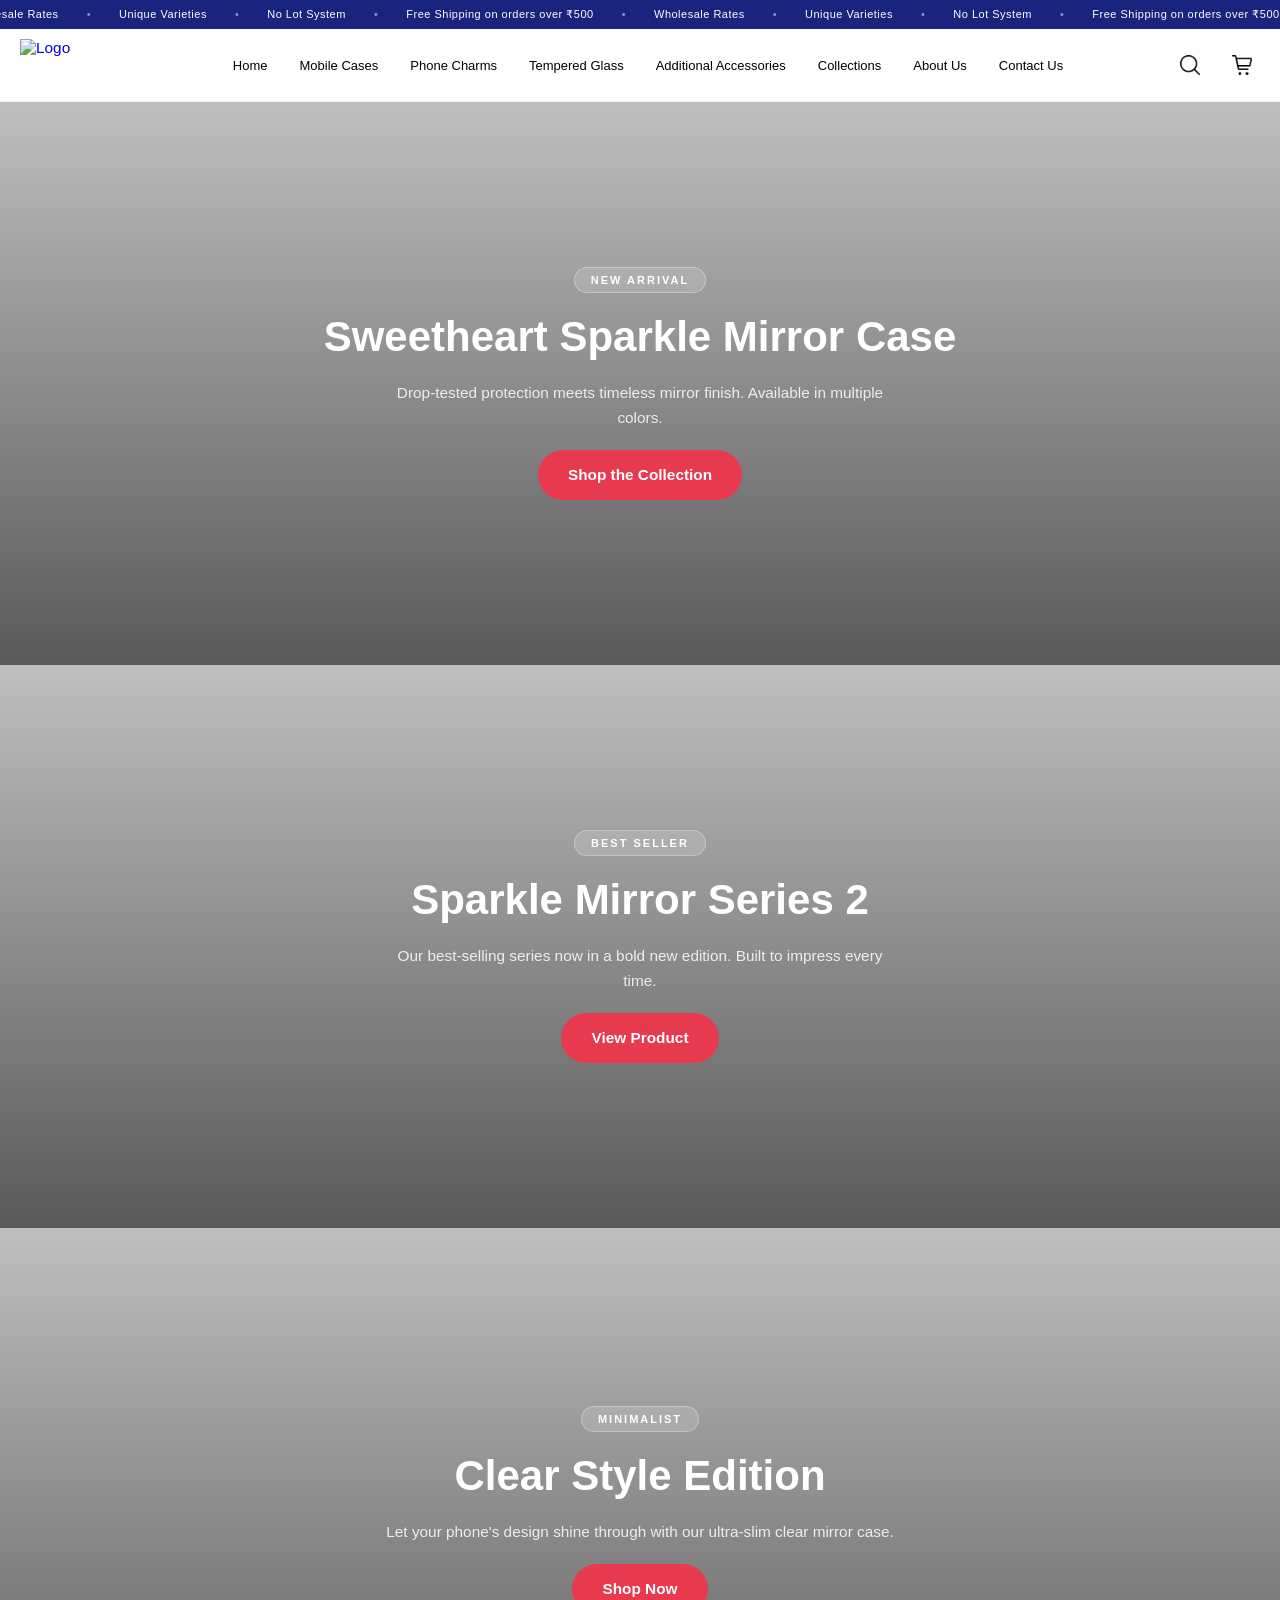
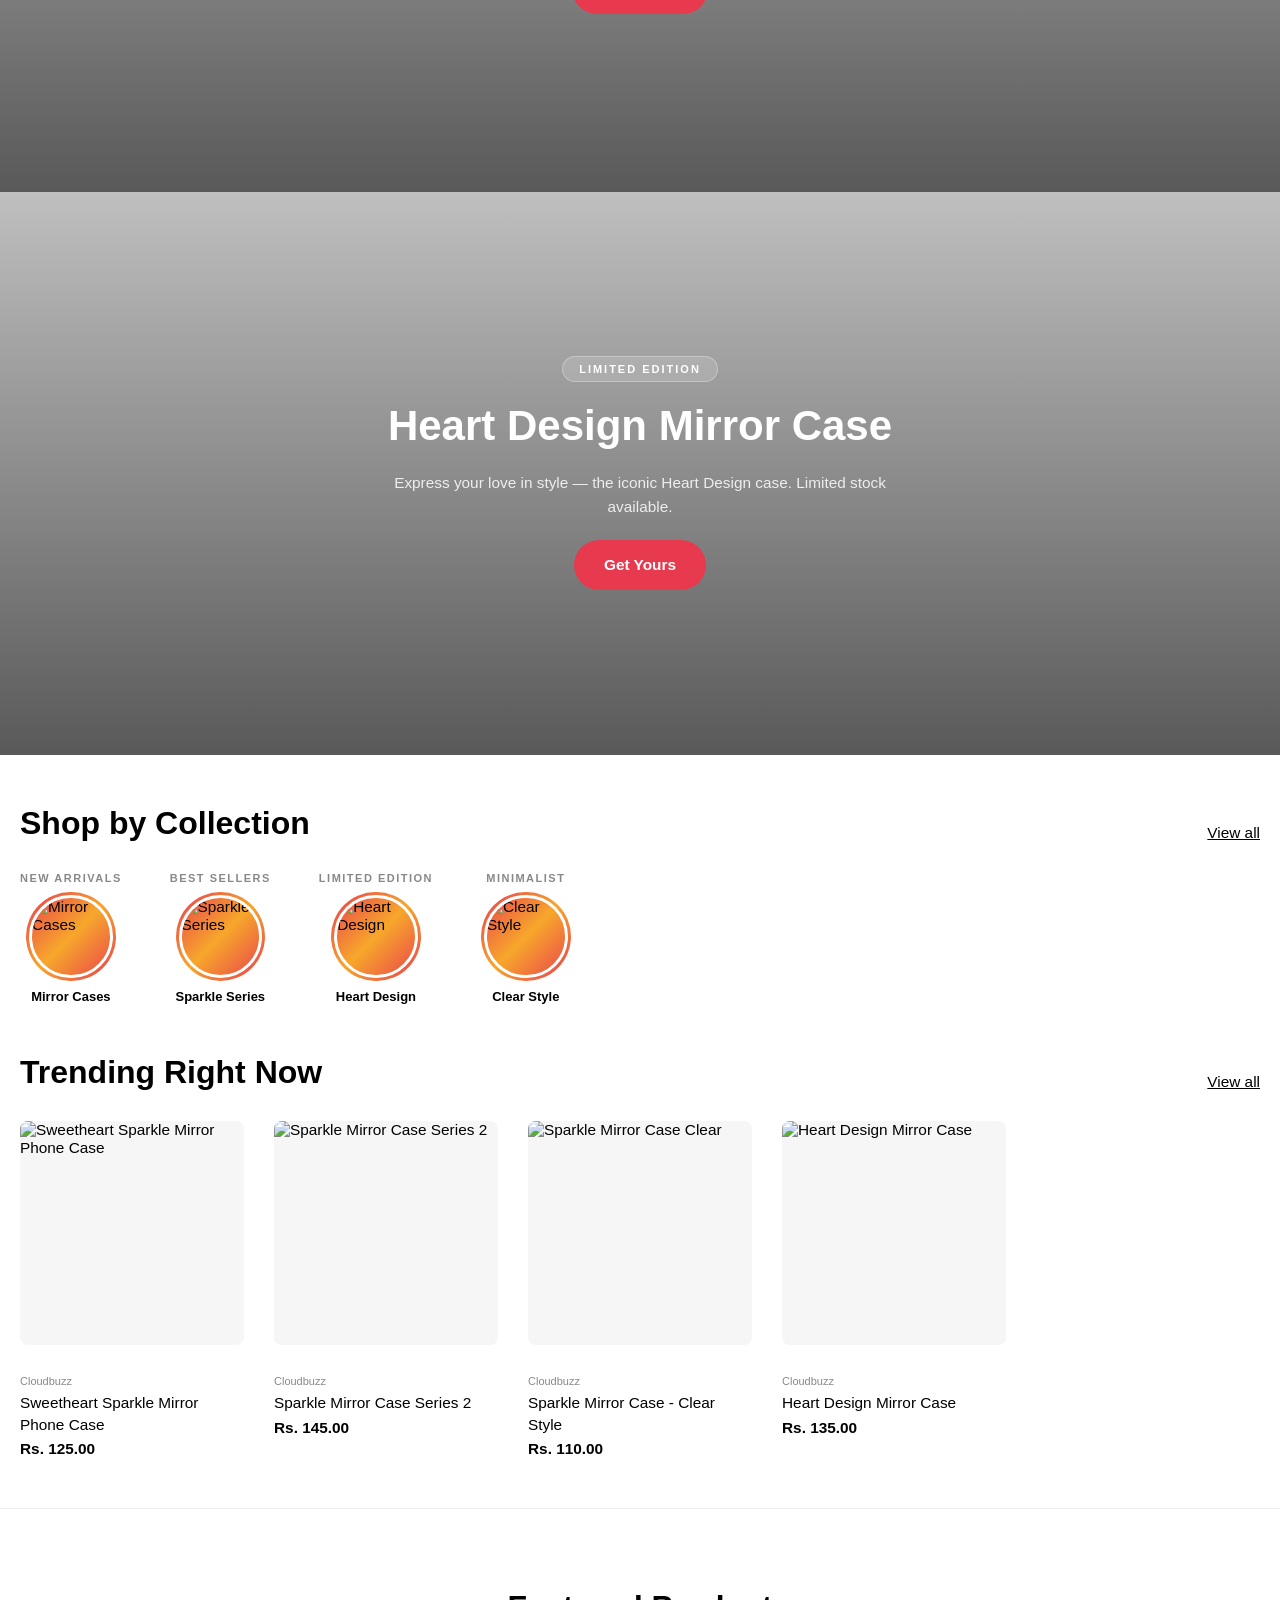
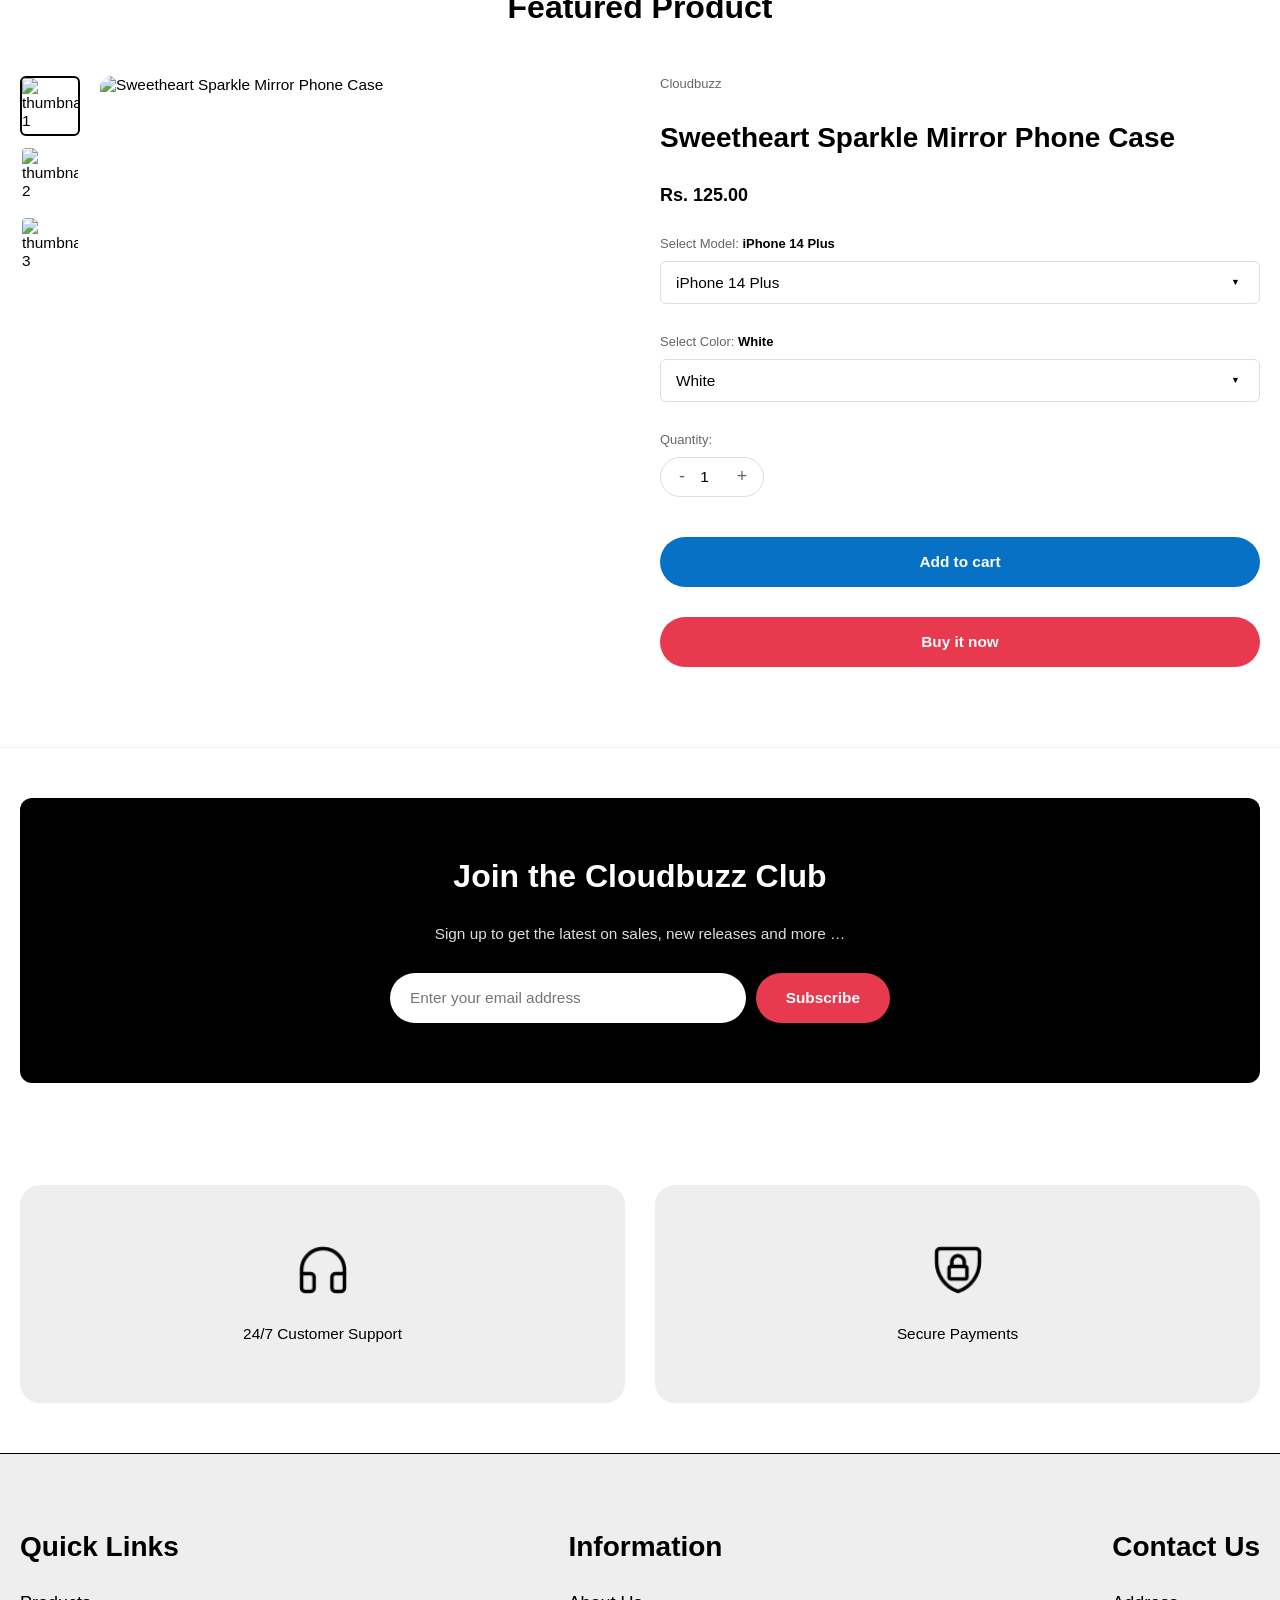
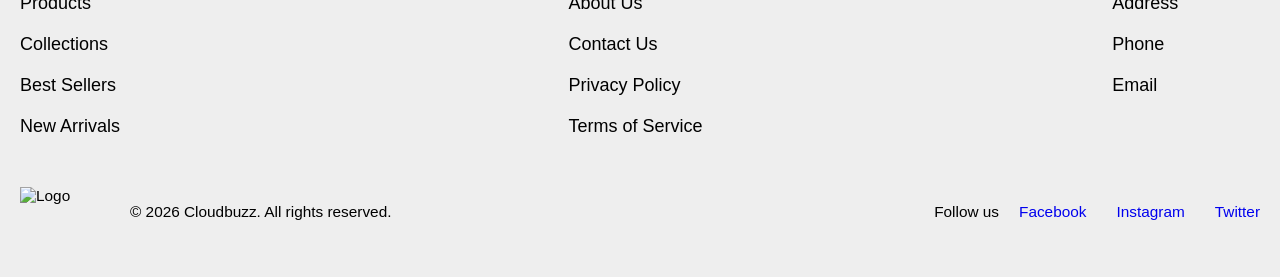
==== index.html @ a64f173a "Developed Home Page, PDP, Collection Page and Other Features" ====
<!doctype html>
<html lang="en">
  <head>
    <meta charset="UTF-8" />
    <meta name="viewport" content="width=device-width, initial-scale=1.0" />
    <title>Cloud Buzz</title>
    <link rel="stylesheet" preload href="styles/style.css" />
    <link rel="stylesheet" preload href="styles/responsive.css" />
    <!-- Horizon Slider CSS -->
    <link
      rel="stylesheet"
      href="https://cdn.jsdelivr.net/gh/mansurivilla/horizonslider/prod/css/HorizonSlider.min.css"
    />
    <!-- GSAP (required by HorizonSlider) -->
    <script src="https://cdnjs.cloudflare.com/ajax/libs/gsap/3.11.4/gsap.min.js"></script>

    <meta property="og:title" content="Cloud Buzz" />
    <meta property="og:description" content="Cloud Buzz" />
    <meta property="og:image" content="images/logo.png" />
    <meta property="og:url" content="https://cloudbuzz.com" />
    <meta property="og:type" content="website" />

    <meta name="twitter:title" content="Cloud Buzz" />
    <meta name="twitter:description" content="Cloud Buzz" />
    <meta name="twitter:image" content="images/logo.png" />
    <meta name="twitter:url" content="https://cloudbuzz.com" />
    <meta name="twitter:card" content="summary_large_image" />
    <script src="scripts/core.js" defer></script>
  </head>
  <body>
    <header class="site_header">
      <div class="header_announce">
        <div class="announce_track">
          <span>Wholesale Rates</span>
          <span class="announce_dot">•</span>
          <span>Unique Varieties</span>
          <span class="announce_dot">•</span>
          <span>No Lot System</span>
          <span class="announce_dot">•</span>
          <span>Free Shipping on orders over ₹500</span>
          <span class="announce_dot">•</span>
          <span>Wholesale Rates</span>
          <span class="announce_dot">•</span>
          <span>Unique Varieties</span>
          <span class="announce_dot">•</span>
          <span>No Lot System</span>
          <span class="announce_dot">•</span>
          <span>Free Shipping on orders over ₹500</span>
          <span class="announce_dot">•</span>
        </div>
      </div>
      <div
        class="site_container header_main site_flex align_center justify_between"
      >
        <button class="hamburger" aria-label="Menu" aria-expanded="false">
          <span></span>
          <span></span>
          <span></span>
        </button>
        <a href="/" class="header_left logo">
          <img
            src="https://cloudbuzz.in/cdn/shop/files/t97k980-9.png?v=1708241223&width=280"
            alt="Logo"
            height="200"
            width="400"
            decoding="async"
          />
        </a>
        <nav class="header_center main_navigation site_flex">
          <button class="nav_close" aria-label="Close menu">
            <svg
              width="24"
              height="24"
              viewBox="0 0 24 24"
              fill="none"
              stroke="currentColor"
              stroke-width="2"
            >
              <path d="M18 6L6 18M6 6l12 12" />
            </svg>
          </button>
          <div class="nav_overlay"></div>
          <ul class="header_navigation--items">
            <li class="header_navigation--item mobile_only">
              <button
                type="button"
                class="header_icon icon_search"
                aria-label="Open search"
              >
                <img
                  src="./assets/search-icon.png"
                  decoding="async"
                  alt="Search icon"
                  height="20"
                  width="20"
                />
              </button>
            </li>
            <li class="header_navigation--item">
              <a href="index.html">Home</a>
            </li>
            <li class="header_navigation--item">
              <a href="collections/demo-collection.html">Mobile Cases</a>
            </li>
            <li class="header_navigation--item">
              <a href="collections/demo-collection.html">Phone Charms</a>
            </li>
            <li class="header_navigation--item">
              <a href="collections/demo-collection.html">Tempered Glass</a>
            </li>
            <li class="header_navigation--item">
              <a href="collections/demo-collection.html"
                >Additional Accessories</a
              >
            </li>
            <li class="header_navigation--item">
              <a href="collections/demo-collection.html">Collections</a>
            </li>
            <li class="header_navigation--item"><a href="#">About Us</a></li>
            <li class="header_navigation--item"><a href="#">Contact Us</a></li>
          </ul>
        </nav>
        <div class="header_right">
          <button
            type="button"
            class="header_icon icon_search desktop_only"
            aria-label="Open search"
            aria-expanded="false"
          >
            <img
              src="./assets/search-icon.png"
              decoding="async"
              alt="Search icon"
              height="20"
              width="20"
            />
          </button>
          <button
            type="button"
            class="header_icon icon_cart"
            aria-label="Open cart"
            aria-expanded="false"
          >
            <img
              src="./assets/cart-icon.png"
              decoding="async"
              alt="Cart icon"
              height="20"
              width="20"
            />
          </button>
        </div>
      </div>

      <!-- Search Modal -->
      <div
        class="search_modal"
        role="dialog"
        aria-modal="true"
        aria-label="Search"
      >
        <div class="search_backdrop"></div>
        <div class="search_container">
          <div class="search_header site_flex align_center justify_between">
            <div class="search_input_wrap site_flex align_center">
              <img
                src="./assets/search-icon.png"
                alt=""
                height="20"
                width="20"
              />
              <input
                type="search"
                class="search_input"
                placeholder="Search products..."
                aria-label="Search products"
              />
            </div>
            <button
              type="button"
              class="search_close"
              aria-label="Close search"
            >
              &times;
            </button>
          </div>
          <div class="search_suggestions">
            <p class="search_suggestions--title">Most Popular</p>
            <ul class="search_suggestions--list">
              <li><a href="#" class="search_suggestion">Mirror Cases</a></li>
              <li><a href="#" class="search_suggestion">Sparkle Series</a></li>
              <li><a href="#" class="search_suggestion">Heart Design</a></li>
              <li><a href="#" class="search_suggestion">Clear Cases</a></li>
              <li><a href="#" class="search_suggestion">iPhone 14 Cases</a></li>
            </ul>
          </div>
        </div>
      </div>

      <!-- Cart Drawer -->
      <div
        class="cart_drawer"
        role="dialog"
        aria-modal="true"
        aria-label="Shopping cart"
      >
        <div class="cart_backdrop"></div>
        <div class="cart_container">
          <div class="cart_header site_flex align_center justify_between">
            <h2 class="cart_title">Your Cart</h2>
            <button type="button" class="cart_close" aria-label="Close cart">
              &times;
            </button>
          </div>
          <div class="cart_content">
            <div class="cart_empty">
              <img src="./assets/cart-icon.png" alt="" />
              <p>Your cart is empty</p>
              <a href="collections/demo-collection.html" class="btn btn_primary"
                >Start Shopping</a
              >
            </div>
          </div>
          <div class="cart_footer" style="display: none">
            <a href="#" class="btn btn_primary">Checkout</a>
          </div>
        </div>
      </div>
    </header>
    <main class="site_sections site_flex site_flex--column gap_main">
      <section class="site_section">
        <div class="horizon-slider_container hero_slider">
          <div class="horizon-slider_track">
            <div class="horizon-slide">
              <div
                class="hero_slide_inner"
                style="
                  background-image: url(&quot;https://cloudbuzz.in/cdn/shop/files/SweetheartSparkleMirrorPhoneCase_11.jpg?v=1774437484&width=1200&quot;);
                "
              >
                <div class="hero_slide_overlay"></div>
                <div
                  class="hero_slide_content site_flex site_flex--column align_center justify_center"
                >
                  <p class="hero_slide_tag">New Arrival</p>
                  <h2 class="hero_slide_title">
                    Sweetheart Sparkle Mirror Case
                  </h2>
                  <p class="hero_slide_desc">
                    Drop-tested protection meets timeless mirror finish.
                    Available in multiple colors.
                  </p>
                  <a
                    href="collections/demo-collection.html"
                    class="btn btn_primary"
                    >Shop the Collection</a
                  >
                </div>
              </div>
            </div>

            <div class="horizon-slide">
              <div
                class="hero_slide_inner"
                style="
                  background-image: url(&quot;https://cloudbuzz.in/cdn/shop/files/SweetheartSparkleMirrorPhoneCase_1.jpg?v=1774437484&width=1200&quot;);
                "
              >
                <div class="hero_slide_overlay"></div>
                <div
                  class="hero_slide_content site_flex site_flex--column align_center justify_center"
                >
                  <p class="hero_slide_tag">Best Seller</p>
                  <h2 class="hero_slide_title">Sparkle Mirror Series 2</h2>
                  <p class="hero_slide_desc">
                    Our best-selling series now in a bold new edition. Built to
                    impress every time.
                  </p>
                  <a href="products/demo-product.html" class="btn btn_primary"
                    >View Product</a
                  >
                </div>
              </div>
            </div>

            <div class="horizon-slide">
              <div
                class="hero_slide_inner"
                style="
                  background-image: url(&quot;https://cloudbuzz.in/cdn/shop/files/SweetheartSparkleMirrorPhoneCase_3.jpg?v=1774437484&width=1200&quot;);
                "
              >
                <div class="hero_slide_overlay"></div>
                <div
                  class="hero_slide_content site_flex site_flex--column align_center justify_center"
                >
                  <p class="hero_slide_tag">Minimalist</p>
                  <h2 class="hero_slide_title">Clear Style Edition</h2>
                  <p class="hero_slide_desc">
                    Let your phone's design shine through with our ultra-slim
                    clear mirror case.
                  </p>
                  <a href="products/demo-product.html" class="btn btn_primary"
                    >Shop Now</a
                  >
                </div>
              </div>
            </div>

            <div class="horizon-slide">
              <div
                class="hero_slide_inner"
                style="
                  background-image: url(&quot;https://cloudbuzz.in/cdn/shop/files/SweetheartSparkleMirrorPhoneCase_10.jpg?v=1774437484&width=1200&quot;);
                "
              >
                <div class="hero_slide_overlay"></div>
                <div
                  class="hero_slide_content site_flex site_flex--column align_center justify_center"
                >
                  <p class="hero_slide_tag">Limited Edition</p>
                  <h2 class="hero_slide_title">Heart Design Mirror Case</h2>
                  <p class="hero_slide_desc">
                    Express your love in style — the iconic Heart Design case.
                    Limited stock available.
                  </p>
                  <a href="products/demo-product.html" class="btn btn_primary"
                    >Get Yours</a
                  >
                </div>
              </div>
            </div>
          </div>
        </div>
      </section>

      <section class="site_section site_container section_collections">
        <header class="section_header site_flex justify_between align_end">
          <h2 class="section_title">Shop by Collection</h2>
          <a href="collections/demo-collection.html" class="view_all_link"
            >View all</a
          >
        </header>
        <div class="collection_circles site_flex">
          <a
            href="collections/demo-collection.html"
            class="collection_circle site_flex site_flex--column align_center"
          >
            <p class="circle_label">New Arrivals</p>
            <div class="circle_ring">
              <img
                src="https://cloudbuzz.in/cdn/shop/files/SweetheartSparkleMirrorPhoneCase_11.jpg?v=1774437484&width=400"
                alt="Mirror Cases"
                loading="lazy"
              />
            </div>
            <span class="circle_name">Mirror Cases</span>
          </a>

          <a
            href="collections/demo-collection.html"
            class="collection_circle site_flex site_flex--column align_center"
          >
            <p class="circle_label">Best Sellers</p>
            <div class="circle_ring">
              <img
                src="https://cloudbuzz.in/cdn/shop/files/SweetheartSparkleMirrorPhoneCase_1.jpg?v=1774437484&width=400"
                alt="Sparkle Series"
                loading="lazy"
              />
            </div>
            <span class="circle_name">Sparkle Series</span>
          </a>

          <a
            href="collections/demo-collection.html"
            class="collection_circle site_flex site_flex--column align_center"
          >
            <p class="circle_label">Limited Edition</p>
            <div class="circle_ring">
              <img
                src="https://cloudbuzz.in/cdn/shop/files/SweetheartSparkleMirrorPhoneCase_10.jpg?v=1774437484&width=400"
                alt="Heart Design"
                loading="lazy"
              />
            </div>
            <span class="circle_name">Heart Design</span>
          </a>

          <a
            href="collections/demo-collection.html"
            class="collection_circle site_flex site_flex--column align_center"
          >
            <p class="circle_label">Minimalist</p>
            <div class="circle_ring">
              <img
                src="https://cloudbuzz.in/cdn/shop/files/SweetheartSparkleMirrorPhoneCase_3.jpg?v=1774437484&width=400"
                alt="Clear Style"
                loading="lazy"
              />
            </div>
            <span class="circle_name">Clear Style</span>
          </a>
        </div>
      </section>

      <section class="site_section section_featured_products site_container">
        <header class="section_header site_flex justify_between align_end">
          <h2 class="section_title">Trending Right Now</h2>
          <a href="collections/demo-collection.html" class="view_all_link"
            >View all</a
          >
        </header>

        <section class="collection_grid site_grid">
          <a
            href="products/demo-product.html"
            class="product_card site_flex site_flex--column"
          >
            <figure class="product_image">
              <img
                src="https://cloudbuzz.in/cdn/shop/files/SweetheartSparkleMirrorPhoneCase_11.jpg?v=1774437484&width=500"
                alt="Sweetheart Sparkle Mirror Phone Case"
                width="500"
                height="500"
                loading="lazy"
              />
            </figure>
            <div class="product_info site_flex site_flex--column">
              <p class="product_vendor">Cloudbuzz</p>
              <h3 class="product_title">
                Sweetheart Sparkle Mirror Phone Case
              </h3>
              <p class="product_price">Rs. 125.00</p>
            </div>
          </a>

          <a
            href="products/demo-product.html"
            class="product_card site_flex site_flex--column"
          >
            <figure class="product_image">
              <img
                src="https://cloudbuzz.in/cdn/shop/files/SweetheartSparkleMirrorPhoneCase_1.jpg?v=1774437484&width=500"
                alt="Sparkle Mirror Case Series 2"
                width="500"
                height="500"
                loading="lazy"
              />
            </figure>
            <div class="product_info site_flex site_flex--column">
              <p class="product_vendor">Cloudbuzz</p>
              <h3 class="product_title">Sparkle Mirror Case Series 2</h3>
              <p class="product_price">Rs. 145.00</p>
            </div>
          </a>

          <a
            href="products/demo-product.html"
            class="product_card site_flex site_flex--column"
          >
            <figure class="product_image">
              <img
                src="https://cloudbuzz.in/cdn/shop/files/SweetheartSparkleMirrorPhoneCase_3.jpg?v=1774437484&width=500"
                alt="Sparkle Mirror Case Clear"
                width="500"
                height="500"
                loading="lazy"
              />
            </figure>
            <div class="product_info site_flex site_flex--column">
              <p class="product_vendor">Cloudbuzz</p>
              <h3 class="product_title">Sparkle Mirror Case - Clear Style</h3>
              <p class="product_price">Rs. 110.00</p>
            </div>
          </a>

          <a
            href="products/demo-product.html"
            class="product_card site_flex site_flex--column"
          >
            <figure class="product_image">
              <img
                src="https://cloudbuzz.in/cdn/shop/files/SweetheartSparkleMirrorPhoneCase_10.jpg?v=1774437484&width=500"
                alt="Heart Design Mirror Case"
                width="500"
                height="500"
                loading="lazy"
              />
            </figure>
            <div class="product_info site_flex site_flex--column">
              <p class="product_vendor">Cloudbuzz</p>
              <h3 class="product_title">Heart Design Mirror Case</h3>
              <p class="product_price">Rs. 135.00</p>
            </div>
          </a>
        </section>
      </section>

      <section class="site_section section_featured_single">
        <div class="site_container">
          <header
            class="section_header site_flex justify_between align_end"
            style="justify-content: center; margin-bottom: 50px"
          >
            <h2 class="section_title">Featured Product</h2>
          </header>

          <article class="pdp_layout site_grid">
            <figure class="pdp_gallery site_flex">
              <nav
                class="pdp_thumbnails site_flex site_flex--column"
                aria-label="Product thumbnails"
              >
                <img
                  src="https://cloudbuzz.in/cdn/shop/files/SweetheartSparkleMirrorPhoneCase_11.jpg?v=1774437484&width=500"
                  alt="thumbnail 1"
                  class="active site_flex"
                  height="50"
                  width="50"
                  loading="lazy"
                />
                <img
                  src="https://cloudbuzz.in/cdn/shop/files/SweetheartSparkleMirrorPhoneCase_1.jpg?v=1774437484&width=500"
                  alt="thumbnail 2"
                  class="site_flex"
                  height="50"
                  width="50"
                  loading="lazy"
                />
                <img
                  src="https://cloudbuzz.in/cdn/shop/files/SweetheartSparkleMirrorPhoneCase_3.jpg?v=1774437484&width=500"
                  alt="thumbnail 3"
                  class="site_flex"
                  height="50"
                  width="50"
                  loading="lazy"
                />
              </nav>
              <div class="pdp_main_image">
                <img
                  src="https://cloudbuzz.in/cdn/shop/files/SweetheartSparkleMirrorPhoneCase_10.jpg?v=1774437484&width=500"
                  alt="Sweetheart Sparkle Mirror Phone Case"
                  loading="lazy"
                  class="site_flex"
                  height="600"
                  width="600"
                />
              </div>
            </figure>

            <div class="pdp_details site_flex site_flex--column">
              <p class="pdp_vendor">Cloudbuzz</p>
              <h1 class="pdp_title">Sweetheart Sparkle Mirror Phone Case</h1>
              <p class="pdp_price">Rs. 125.00</p>

              <div class="pdp_option site_flex site_flex--column">
                <label for="model-home"
                  >Select Model: <b>iPhone 14 Plus</b></label
                >
                <div class="select_wrapper">
                  <select id="model-home" name="model" class="pdp_select">
                    <option value="iphone14plus" selected>
                      iPhone 14 Plus
                    </option>
                  </select>
                </div>
              </div>

              <div class="pdp_option site_flex site_flex--column">
                <label for="color-home">Select Color: <b>White</b></label>
                <div class="select_wrapper">
                  <select id="color-home" name="color" class="pdp_select">
                    <option value="white" selected>White</option>
                  </select>
                </div>
              </div>

              <div class="pdp_quantity site_flex site_flex--column">
                <label>Quantity:</label>
                <div class="quantity_selector site_inline_flex align_center">
                  <button
                    type="button"
                    class="qty_btn site_flex align_center justify_center"
                    aria-label="Decrease quantity"
                  >
                    -
                  </button>
                  <input
                    type="number"
                    value="1"
                    class="qty_input"
                    aria-label="Quantity"
                  />
                  <button
                    type="button"
                    class="qty_btn site_flex align_center justify_center"
                    aria-label="Increase quantity"
                  >
                    +
                  </button>
                </div>
              </div>

              <div class="pdp_actions site_grid">
                <button type="button" class="btn btn_secondary">
                  Add to cart
                </button>
                <button type="button" class="btn btn_primary">
                  Buy it now
                </button>
              </div>
            </div>
          </article>
        </div>
      </section>

      <section class="site_section section_cta site_container">
        <div class="cta_inner">
          <h2>Join the Cloudbuzz Club</h2>
          <p>Sign up to get the latest on sales, new releases and more …</p>
          <form class="cta_form site_flex justify_center">
            <input
              type="email"
              placeholder="Enter your email address"
              required
              aria-label="Email address"
            />
            <button type="submit" class="btn btn_primary">Subscribe</button>
          </form>
        </div>
      </section>
    </main>
    <footer class="site_footer site_flex gap_main site_flex--column">
      <div class="site_container user_pearks">
        <div class="user_pearks_inner site_grid grid__item--2 gap_sm">
          <div
            class="user_pearks_item site_flex site_flex--column gap_sm align_center"
          >
            <img
              src="./assets/support-icon.png"
              alt="Support Icon"
              height="50"
              width="50"
            />
            <p>24/7 Customer Support</p>
          </div>

          <div
            class="user_pearks_item site_flex site_flex--column gap_sm align_center"
          >
            <img
              src="./assets/secure-icon.png"
              alt="Secure Icon"
              height="50"
              width="50"
            />
            <p>Secure Payments</p>
          </div>
        </div>
      </div>
      <div class="footer_links site_flex site_flex--column gap_main">
        <div class="site_container site_flex footer_links-cols">
          <div
            class="footer_col site_flex gap_sm site_flex--column footer_col--quick-links"
          >
            <h4 class="footer_col_title">Quick Links</h4>
            <ul class="footer_col_items site_flex site_flex--column gap_xs">
              <li class="footer_col_item">
                <a href="#" class="footer_col_link">Products</a>
              </li>
              <li class="footer_col_item">
                <a href="#" class="footer_col_link">Collections</a>
              </li>
              <li class="footer_col_item">
                <a href="#" class="footer_col_link">Best Sellers</a>
              </li>
              <li class="footer_col_item">
                <a href="#" class="footer_col_link">New Arrivals</a>
              </li>
            </ul>
          </div>
          <div
            class="footer_col site_flex gap_sm site_flex--column footer_col--information"
          >
            <h4 class="footer_col_title">Information</h4>
            <ul class="footer_col_items site_flex site_flex--column gap_xs">
              <li class="footer_col_item">
                <a href="#" class="footer_col_link">About Us</a>
              </li>
              <li class="footer_col_item">
                <a href="#" class="footer_col_link">Contact Us</a>
              </li>
              <li class="footer_col_item">
                <a href="#" class="footer_col_link">Privacy Policy</a>
              </li>
              <li class="footer_col_item">
                <a href="#" class="footer_col_link">Terms of Service</a>
              </li>
            </ul>
          </div>
          <div
            class="footer_col site_flex gap_sm site_flex--column footer_col--contact-us"
          >
            <h4 class="footer_col_title">Contact Us</h4>
            <ul class="footer_col_items site_flex site_flex--column gap_xs">
              <li class="footer_col_item">
                <a href="#" class="footer_col_link">Address</a>
              </li>
              <li class="footer_col_item">
                <a href="tel:+923123456789" class="footer_col_link">Phone</a>
              </li>
              <li class="footer_col_item">
                <a href="mailto:[EMAIL_ADDRESS]" class="footer_col_link"
                  >Email</a
                >
              </li>
            </ul>
          </div>
        </div>
        <div class="footer_bottom">
          <div class="site_flex site_container">
            <div class="footer_bottom_left site_flex gap_sm align_center">
              <img
                src="https://cloudbuzz.in/cdn/shop/files/t97k980-9.png?v=1708241223&width=280"
                alt="Logo"
                height="50"
                width="80"
              />
              <p>&copy; 2026 Cloudbuzz. All rights reserved.</p>
            </div>
            <div class="footer_bottom_right site_flex gap_xs align_center">
              <p>Follow us</p>
              <ul class="footer_social_links site_flex gap_sm">
                <li class="footer_social_link">
                  <a href="#" class="footer_social_link">Facebook</a>
                </li>
                <li class="footer_social_link">
                  <a href="#" class="footer_social_link">Instagram</a>
                </li>
                <li class="footer_social_link">
                  <a href="#" class="footer_social_link">Twitter</a>
                </li>
              </ul>
            </div>
          </div>
        </div>
      </div>
    </footer>
    <script src="https://cdn.jsdelivr.net/gh/mansurivilla/horizonslider/prod/js/HorizonSlider.min.js"></script>
    <script>
      horizonSlider({
        ".hero_slider": {
          loop: true,
          nav: true,
          showTracker: false,
          drag: true,
          autoplay: {
            delay: 5000,
            pauseOnHover: true,
          },
          responsive: {
            0: { items: 1 },
            768: { items: 1 },
            1024: { items: 1 },
          },
        },
      });
    </script>
  </body>
</html>
---- styles/style.css ----
:root {
  /* Colors */
  --color-primary: #000;
  --color-secondary: #fff;
  --color-accent: #007bff;

  --color-text: #000;
  --color-text-light: #666;
  --color-text-lighter: #888;
  --color-text-ghost: #b1b1b1;
  --color-text-muted: #444;
  --color-text-desc: #555;

  --color-bg-light: #f6f6f6;
  --color-bg-dark: #f7f7f7;
  --color-border: #ddd;
  --color-border-light: #eee;
  --color-border-lighter: #ebebeb;

  --color-success: #13a35b;
  --color-shipping-bg: #f2f8ff;
  --color-shipping-text: #0b68bc;
  --color-cod-bg: #f2f9fa;
  --color-cod-text: #0d83a1;

  --color-btn-primary: #e83a4f;
  --color-btn-secondary: #0771c5;

  /* Structure */
  --container-width: 1700px;
  --container-padding: clamp(15px, 2vw, 20px);
  --font-family: "Poppins", sans-serif;

  /* Radii */
  --radius-sm: 6px;
  --radius-md: 8px;
  --radius-lg: 12px;
  --radius-xl: 20px;
  --radius-full: 30px;

  /* Spacing */
  --gap-main: clamp(30px, 5vw, 50px);
  --gap-md: clamp(20px, 4vw, 40px);
  --gap-sm: clamp(15px, 3vw, 30px);
  --gap-xs: clamp(10px, 2vw, 20px);
  --gap-min: clamp(6px, 1vw, 10px);

  /* Padding Utilities */
  --pad-section: clamp(40px, 8vw, 80px) 0;
  --pad-box: clamp(15px, 2vw, 20px);
  --pad-btn: clamp(12px, 1.5vw, 16px) clamp(20px, 3vw, 30px);
  --pad-hero: clamp(40px, 6vw, 80px) clamp(20px, 4vw, 40px);
  --pad-cta: clamp(40px, 5vw, 60px) clamp(20px, 4vw, 40px);

  /* Typography Clamps */
  --text-h1: clamp(28px, 4vw, 42px);
  --text-h2: clamp(24px, 3vw, 32px);
  --text-h3: clamp(20px, 2.5vw, 28px);
  --text-lg: clamp(15px, 1.5vw, 18px);
  --text-md: clamp(14px, 1.2vw, 16px);
  --text-sm: clamp(13px, 1vw, 14px);
  --text-xs: clamp(11px, 0.8vw, 12px);
  --text-micro: clamp(9px, 0.6vw, 10px);
}

* {
  margin: 0;
  padding: 0;
  box-sizing: border-box;
}
html,
body {
  width: 100%;
  height: 100%;
}
body {
  font-family: var(--font-family);
  background-color: var(--color-secondary);
  font-size: var(--text-md);
  color: var(--color-text);
}

a {
  text-decoration: none;
}
ul {
  padding: 0;
  margin: 0;
}
li {
  list-style: none;
}
h1 {
  font-size: var(--text-h1);
}
h2 {
  font-size: var(--text-h2);
}
h3 {
  font-size: var(--text-h3);
}
h4 {
  font-size: var(--text-lg);
}

/*-----------------
    HEADER
    -----------*/
.site_header {
  position: sticky;
  top: 0;
  z-index: 100;
  background-color: var(--color-secondary);
}
.site_header::after {
  content: "";
  position: absolute;
  bottom: -10px;
  left: 0;
  width: 100%;
  height: 20px;
}

/* Announce bar */
.header_announce {
  background-color: #1a237e;
  color: #fff;
  overflow: hidden;
  white-space: nowrap;
  padding: 8px 0;
  display: flex;
  align-items: center;
  justify-content: center;
}
.announce_track {
  display: inline-flex;
  gap: 28px;
  animation: marquee 20s linear infinite;
  white-space: nowrap;
}
.announce_track span {
  font-size: var(--text-xs);
  font-weight: 500;
  letter-spacing: 0.5px;
  flex-shrink: 0;
}
.announce_dot {
  opacity: 0.5;
}
@keyframes marquee {
  0% {
    transform: translateX(0);
  }
  100% {
    transform: translateX(-50%);
  }
}

/* Main bar */
.header_main {
  padding: 10px var(--container-padding);
  border-bottom: 1px solid var(--color-border-light);
  gap: var(--gap-xs);
  position: relative;
}

/* Logo */
.logo img {
  height: clamp(36px, 5vw, 52px);
  width: auto;
  display: block;
  object-fit: contain;
}

/* Nav */

.main_navigation {
  flex: 1;
  justify-content: center;
}
.header_navigation--items {
  display: flex;
  align-items: center;
  gap: clamp(12px, 2.5vw, 32px);
  list-style: none;
}
.header_navigation--item > a {
  text-decoration: none;
  color: var(--color-text);
  font-size: var(--text-sm);
  font-weight: 500;
  display: flex;
  align-items: center;
  gap: 4px;
  padding: 4px 0;
  position: relative;
}
.header_navigation--item > a::after {
  content: "";
  position: absolute;
  bottom: 0;
  left: 0;
  width: 0;
  height: 2px;
  background-color: var(--color-btn-primary);
  transition: width 0.25s ease;
}
.header_navigation--item > a:hover::after {
  width: 100%;
}

/* Dropdown */
.navigation_dropdown {
  position: relative;
}
.navigation_dropdown--items {
  display: none;
  position: absolute;
  top: 100%;
  left: 0;
  background: #fff;
  border: 1px solid var(--color-border-light);
  border-radius: var(--radius-md);
  box-shadow: 0 8px 24px rgba(0, 0, 0, 0.1);
  padding: 8px 0;
  list-style: none;
  min-width: 160px;
  z-index: 200;
  margin-top: 8px;
}
.navigation_dropdown > a:focus + .navigation_dropdown--items,
.navigation_dropdown:hover .navigation_dropdown--items {
  display: block;
}
.navigation_dropdown::after {
  content: "";
  position: absolute;
  top: 100%;
  left: 0;
  width: 100%;
  height: 30px;
  margin-top: -10px;
}
.navigation_dropdown:hover::after {
  pointer-events: none;
}
.navigation_dropdown--item a {
  display: block;
  padding: 9px 18px;
  font-size: var(--text-sm);
  color: var(--color-text);
  text-decoration: none;
  transition: background 0.15s;
}
.navigation_dropdown--item a:hover {
  background-color: var(--color-bg-light);
}
.navigation_dropdown--item a:hover {
  background-color: var(--color-bg-light);
}
.navigation_dropdown--icon img {
  opacity: 0.5;
  transition: transform 0.2s;
}
.navigation_dropdown:hover .navigation_dropdown--icon img {
  transform: rotate(180deg);
}

/* Icons */
.header_right {
  display: flex;
  align-items: center;
  gap: 16px;
  flex-shrink: 0;
}

/* Hamburger */
.hamburger {
  display: none;
  flex-direction: column;
  justify-content: center;
  align-items: center;
  width: 36px;
  height: 36px;
  background: none;
  border: none;
  cursor: pointer;
  padding: 0;
  gap: 5px;
  flex-shrink: 0;
}
.nav_close {
  display: none;
}
.hamburger span {
  display: block;
  width: 22px;
  height: 2px;
  background-color: var(--color-text);
  transition:
    transform 0.25s,
    opacity 0.25s;
}
.hamburger.active span:nth-child(1) {
  transform: translateY(7px) rotate(45deg);
}
.hamburger.active span:nth-child(2) {
  opacity: 0;
}
.hamburger.active span:nth-child(3) {
  transform: translateY(-7px) rotate(-45deg);
}

.nav_overlay {
  display: none;
  position: fixed;
  inset: 0;
  background: #fff0;
  z-index: 140;
}
.main_navigation.active ~ .nav_overlay,
.nav_overlay.active {
  display: block;
}

/* Mobile nav */
@media (max-width: 768px) {
  .hamburger {
    display: flex;
  }
  .desktop_only {
    display: none !important;
  }
  .mobile_only {
    display: flex !important;
  }
  .header_left.logo {
    position: absolute;
    left: 50%;
    transform: translateX(-50%);
  }
  .header_main {
    padding-inline: 50px;
    min-height: 56px;
  }
  .main_navigation {
    position: fixed;
    top: 0;
    left: 0;
    width: 100%;
    height: 100vh;
    background: #fff;
    flex-direction: column;
    justify-content: flex-start;
    padding: 80px 24px 24px;
    transform: translateX(-100%);
    transition: transform 0.3s ease;
    z-index: 150;
    overflow-y: auto;
  }
  .main_navigation.active {
    transform: translateX(0);
  }
  .nav_close {
    display: none;
    position: absolute;
    top: 20px;
    right: 20px;
    width: 40px;
    height: 40px;
    background: none;
    border: none;
    cursor: pointer;
    padding: 0;
  }
  .main_navigation.active .nav_close {
    display: flex;
    align-items: center;
    justify-content: center;
  }
  .header_navigation--items {
    flex-direction: column;
    align-items: flex-start;
    gap: 0;
    width: 100%;
  }
  .header_navigation--item {
    width: 100%;
    border-bottom: 1px solid var(--color-border-light);
  }
  .header_navigation--item > a {
    padding: 16px 0;
    font-size: var(--text-base);
  }
  .navigation_dropdown--items {
    position: static;
    border: none;
    box-shadow: none;
    border-radius: 0;
    padding: 0 0 16px;
  }
}
.header_icon {
  display: flex;
  align-items: center;
  justify-content: center;
  width: 36px;
  height: 36px;
  border-radius: 50%;
  transition: background 0.2s;
  background: none;
  border: none;
  cursor: pointer;
  padding: 0;
}
.header_icon:hover {
  background-color: var(--color-bg-light);
}
.header_icon img {
  display: block;
}

/*-----------------
    SEARCH MODAL
    -----------*/
.search_modal {
  display: block;
  position: fixed;
  inset: 0;
  z-index: 200;
  visibility: hidden;
  opacity: 0;
  transition:
    visibility 0s 0.2s,
    opacity 0.2s ease;
}
.search_modal.active {
  visibility: visible;
  opacity: 1;
  transition:
    visibility 0s,
    opacity 0.2s ease;
}
.search_backdrop {
  position: absolute;
  inset: 0;
  background: rgba(0, 0, 0, 0);
  transition: background 0.2s ease;
}
.search_modal.active .search_backdrop {
  background: rgba(0, 0, 0, 0.7);
}
.search_container {
  position: absolute;
  top: 50px;
  left: 50%;
  transform: translateX(-50%);
  width: 100%;
  max-width: 800px;
  background: #fff;
  padding: 16px var(--container-padding);
  border-bottom: 1px solid var(--color-border-light);
  border-radius: var(--radius-lg);
  transform: translateX(-50%) translateY(-16px);
  opacity: 0;
  transition:
    transform 0.25s ease,
    opacity 0.25s ease,
    border-radius 0.25s ease;
}
.search_modal.active .search_container {
  transform: translateX(-50%) translateY(0);
  opacity: 1;
}
.search_header {
  gap: 12px;
}
.search_input_wrap {
  flex: 1;
  gap: 12px;
  background: var(--color-bg-light);
  padding: 12px 16px;
  border-radius: var(--radius-md);
}
.search_input {
  flex: 1;
  border: none;
  background: none;
  font-size: var(--text-base);
  outline: none;
}
.search_close {
  background: none;
  border: none;
  font-size: 28px;
  cursor: pointer;
  padding: 0;
  line-height: 1;
  color: var(--color-text);
}
.search_suggestions {
  padding: 24px var(--container-padding);
}
.search_suggestions--title {
  font-size: var(--text-xs);
  font-weight: 600;
  color: var(--color-text-light);
  margin-bottom: 12px;
  text-transform: uppercase;
  letter-spacing: 0.5px;
}
.search_suggestions--list {
  list-style: none;
  display: flex;
  flex-wrap: wrap;
  gap: 12px;
  padding: 0;
  margin: 0;
}
.search_suggestion {
  display: block;
  padding: 8px 16px;
  background: var(--color-bg-light);
  border-radius: var(--radius-md);
  color: var(--color-text);
  text-decoration: none;
  font-size: var(--text-sm);
  transition: background 0.2s;
}
.search_suggestion:hover {
  background: var(--color-border-light);
}

/*-----------------
    CART DRAWER
    -----------*/
.cart_drawer {
  display: block;
  position: fixed;
  inset: 0;
  z-index: 200;
  visibility: hidden;
  opacity: 0;
  transition:
    visibility 0s 0.3s,
    opacity 0.3s ease;
}
.cart_drawer.active {
  visibility: visible;
  opacity: 1;
  transition:
    visibility 0s,
    opacity 0.3s ease;
}
.cart_backdrop {
  position: absolute;
  inset: 0;
  background: rgba(0, 0, 0, 0);
  transition: background 0.3s ease;
}
.cart_drawer.active .cart_backdrop {
  background: rgba(0, 0, 0, 0.5);
}
.cart_container {
  position: absolute;
  top: 0;
  right: 0;
  width: 100%;
  max-width: 400px;
  height: 100%;
  background: #fff;
  display: flex;
  flex-direction: column;
  box-shadow: -4px 0 24px rgba(0, 0, 0, 0.15);
  transform: translateX(100%);
  transition: transform 0.3s ease;
}
.cart_drawer.active .cart_container {
  transform: translateX(0);
}
.cart_header {
  padding: 16px var(--container-padding);
  border-bottom: 1px solid var(--color-border-light);
}
.cart_title {
  font-size: var(--text-lg);
  font-weight: 600;
  margin: 0;
}
.cart_close {
  background: none;
  border: none;
  font-size: 28px;
  cursor: pointer;
  padding: 0;
  line-height: 1;
  color: var(--color-text);
}
.cart_content {
  flex: 1;
  padding: 24px var(--container-padding);
  overflow-y: auto;
}
.cart_empty {
  display: flex;
  flex-direction: column;
  align-items: center;
  justify-content: center;
  gap: 16px;
  text-align: center;
  color: var(--color-text-light);
  padding: 48px 0;
  min-height: 200px;
}
.cart_empty img {
  width: 64px;
  height: 64px;
  opacity: 0.4;
}
.cart_empty p {
  margin: 0;
  font-size: var(--text-base);
}
.cart_empty .btn {
  margin-top: 8px;
}
.cart_footer {
  padding: 16px var(--container-padding);
  border-top: 1px solid var(--color-border-light);
}

/*--------------------
  LAYOUT UTILITIES
  ------------*/
.site_flex {
  display: flex;
}
.site_inline_flex {
  display: inline-flex;
}
.site_grid {
  display: grid;
}

.grid__item--2 {
  grid-template-columns: repeat(2, 1fr);
}

.grid__item--3 {
  grid-template-columns: repeat(3, 1fr);
}

.site_flex--column {
  flex-direction: column;
}
.align_center {
  align-items: center;
}
.align_start {
  align-items: flex-start;
}
.align_end {
  align-items: flex-end;
}
.justify_center {
  justify-content: center;
}
.justify_between {
  justify-content: space-between;
}
.desktop_only {
  display: none !important;
}
.mobile_only {
  display: flex !important;
}

/*-----------------
    GAP UTILITIES
    -----------*/
.gap_main {
  gap: var(--gap-main);
}
.gap_sm {
  gap: var(--gap-sm);
}
.gap_xs {
  gap: var(--gap-xs);
}

/*-----------------
    CONTAINER UTILITIES
    -----------*/
.site_container {
  max-width: var(--container-width);
  width: 100%;
  margin-inline: auto;
  padding-inline: var(--container-padding);
}

/*-----------------
    PDP & LAYOUT UTILITIES
    -----------*/
.pdp_main_wrapper {
  padding: clamp(30px, 4vw, 40px) 0;
  background-color: var(--color-bg-light);
}
/* .site_section {
  padding: var(--pad-section);
} */
.pdp_layout {
  gap: var(--gap-md);
}

/* Gallery */
.pdp_gallery {
  gap: var(--gap-xs);
}
.pdp_thumbnails {
  gap: var(--gap-min);
}
.pdp_thumbnails img {
  width: clamp(50px, 6vw, 60px);
  height: clamp(50px, 6vw, 60px);
  object-fit: cover;
  border-radius: var(--radius-sm);
  cursor: pointer;
  border: 2px solid transparent;
}
.pdp_thumbnails img.active {
  border-color: var(--color-primary);
}
.pdp_main_image {
  flex: 1;
}
.pdp_main_image img {
  width: 100%;
  height: auto;
  aspect-ratio: 1;
  object-fit: cover;
  border-radius: var(--radius-lg);
}

/* Details */
.pdp_details {
  gap: var(--gap-sm);
}
.pdp_vendor {
  font-size: var(--text-sm);
  color: var(--color-text-light);
  text-transform: capitalize;
}
.pdp_title {
  font-size: var(--text-h3);
  font-weight: 700;
  line-height: 1.2;
  color: var(--color-text);
}
.pdp_price {
  font-size: var(--text-lg);
  color: var(--color-text);
  font-weight: 600;
}

/* Options */
.pdp_option {
  gap: var(--gap-min);
}
.pdp_option label {
  font-size: var(--text-sm);
  color: var(--color-text-light);
}
.pdp_option label b {
  color: var(--color-text);
  font-weight: 600;
}
.select_wrapper {
  position: relative;
}
.select_wrapper::after {
  content: "▼";
  font-size: var(--text-micro);
  position: absolute;
  right: var(--pad-box);
  top: 50%;
  transform: translateY(-50%);
  color: var(--color-text);
  pointer-events: none;
}
.pdp_select {
  width: 100%;
  padding: 12px 15px;
  border: 1px solid var(--color-border);
  border-radius: var(--radius-sm);
  font-family: inherit;
  font-size: var(--text-md);
  color: var(--color-text);
  appearance: none;
  background-color: transparent;
  cursor: pointer;
}

/* Quantity */
.pdp_quantity {
  gap: var(--gap-min);
}
.pdp_quantity label {
  font-size: var(--text-sm);
  color: var(--color-text-light);
}
.quantity_selector {
  border: 1px solid var(--color-border);
  border-radius: var(--radius-xl);
  width: max-content;
  padding: 4px 6px;
}
.qty_btn {
  background: none;
  border: none;
  width: 30px;
  height: 30px;
  font-size: var(--text-lg);
  cursor: pointer;
  color: var(--color-text-light);
}
.qty_input {
  width: 30px;
  text-align: center;
  border: none;
  font-family: inherit;
  font-size: var(--text-md);
  pointer-events: none;
  background: transparent;
  color: var(--color-text);
}

/* Availability */
.pdp_availability {
  gap: var(--gap-min);
  color: var(--color-success);
  font-weight: 600;
  font-size: var(--text-md);
}

/* Features */
.pdp_features {
  gap: var(--gap-sm);
  margin-top: 10px;
}
.feature_box {
  padding: var(--pad-box);
  border-radius: var(--radius-md);
  gap: var(--gap-min);
}
.feature_title {
  gap: var(--gap-min);
  font-weight: 600;
  font-size: var(--text-sm);
  line-height: 1.2;
}
.feature_box svg {
  color: inherit;
  flex-shrink: 0;
}
.shipping_box {
  background-color: var(--color-shipping-bg);
  color: var(--color-shipping-text);
}
.shipping_box .feature_desc {
  font-size: var(--text-xs);
  line-height: 1.4;
}
.cod_box {
  background-color: var(--color-cod-bg);
  color: var(--color-cod-text);
}

/* Actions */
.pdp_actions {
  gap: var(--gap-sm);
  margin-top: 10px;
}
.btn {
  padding: var(--pad-btn);
  border-radius: var(--radius-full);
  font-family: inherit;
  font-size: var(--text-md);
  font-weight: 600;
  cursor: pointer;
  border: none;
  text-align: center;
  transition: opacity 0.2s;
}
.btn:hover {
  opacity: 0.9;
}
.btn_secondary {
  background-color: var(--color-btn-secondary);
  color: var(--color-secondary);
}
.btn_primary {
  background-color: var(--color-btn-primary);
  color: var(--color-secondary);
}

/* Accordion */
.pdp_accordion {
  border-top: 1px solid var(--color-border-lighter);
  border-bottom: 1px solid var(--color-border-lighter);
  margin-top: 10px;
}
.pdp_accordion details summary {
  padding: var(--pad-box) 0;
  font-weight: 600;
  font-size: var(--text-md);
  color: var(--color-text);
  cursor: pointer;
  list-style: none; /* remove default arrow */
}
.pdp_accordion details summary::-webkit-details-marker {
  display: none;
}
/* Pseudo-elements must declare their own structure */
.pdp_accordion details summary::after {
  content: "▼";
  font-size: var(--text-micro);
  color: var(--color-text-ghost);
  background-color: var(--color-border-lighter);
  border-radius: 50%;
  width: clamp(20px, 3vw, 24px);
  height: clamp(20px, 3vw, 24px);
  display: flex;
  align-items: center;
  justify-content: center;
}
.pdp_accordion details[open] summary::after {
  content: "▲";
}
.accordion_content {
  padding-bottom: var(--pad-box);
  font-size: var(--text-md);
  color: var(--color-text-muted);
  line-height: 1.5;
}

/* Share */
.pdp_share {
  gap: var(--gap-sm);
  font-size: var(--text-xs);
  color: var(--color-text-light);
}
.pdp_share a {
  color: var(--color-text-light);
  text-decoration: none;
  font-weight: 600;
}

/*-----------------
    COLLECTION UTILITIES
    -----------*/
.collection_main_wrapper {
  padding: clamp(30px, 4vw, 40px) 0;
  background-color: var(--color-secondary);
}
.collection_header {
  margin-bottom: var(--gap-sm);
  flex-wrap: wrap;
  gap: var(--gap-xs);
}
.collection_title {
  font-size: var(--text-h2);
  font-weight: 700;
  color: var(--color-text);
}
.collection_sort {
  gap: var(--gap-xs);
}
.collection_sort label {
  font-size: var(--text-sm);
  color: var(--color-text-light);
}
.collection_layout {
  gap: var(--gap-md);
}
.collection_sidebar {
  border-right: none;
  padding-right: 0;
}
.filter_group {
  margin-bottom: var(--gap-sm);
}
.filter_title {
  font-size: var(--text-lg);
  font-weight: 600;
  color: var(--color-text);
  margin-bottom: var(--gap-sm);
}
.filter_price {
  gap: var(--gap-min);
}
.price_range {
  width: 100%;
  height: 6px;
  border-radius: 3px;
  background: var(--color-border-light);
  outline: none;
  -webkit-appearance: none;
  appearance: none;
}
.price_range::-webkit-slider-thumb {
  -webkit-appearance: none;
  width: 18px;
  height: 18px;
  border-radius: 50%;
  background: var(--color-btn-primary);
  cursor: pointer;
}
.price_range::-moz-range-thumb {
  width: 18px;
  height: 18px;
  border-radius: 50%;
  background: var(--color-btn-primary);
  cursor: pointer;
  border: none;
}
.price_labels {
  justify-content: space-between;
  margin-top: 8px;
  font-size: var(--text-sm);
  color: var(--color-text-light);
}
.price_value {
  font-weight: 600;
  color: var(--color-text);
}
.collection_grid {
  grid-template-columns: repeat(
    auto-fill,
    minmax(clamp(160px, 20vw, 220px), 1fr)
  );
  gap: var(--gap-sm);
}
.product_card {
  text-decoration: none;
  color: inherit;
  gap: var(--gap-sm);
  transition: transform 0.2s;
}
.product_card:hover {
  transform: translateY(-5px);
}
.product_image {
  aspect-ratio: 1;
  background-color: var(--color-bg-light);
  border-radius: var(--radius-md);
  overflow: hidden;
}
.product_image img {
  width: 100%;
  height: 100%;
  object-fit: cover;
  transition: opacity 0.3s;
}
.product_card:hover .product_image img {
  opacity: 0.9;
}
.product_info {
  gap: 5px;
}
.product_vendor {
  font-size: var(--text-xs);
  color: var(--color-text-lighter);
}
.product_title {
  font-size: var(--text-md);
  font-weight: 500;
  line-height: 1.4;
  color: var(--color-text);
}
.product_price {
  font-size: var(--text-md);
  font-weight: 600;
  color: var(--color-text);
}

/*-----------------
    HOME UTILITIES
    -----------*/
.section_hero_collection {
  background-color: var(--color-bg-dark);
  border-radius: var(--radius-lg);
  padding: var(--pad-hero);
  text-align: center;
  gap: var(--gap-xs);
  margin-top: 20px;
}
.hero_collection_title {
  font-size: var(--text-h1);
  font-weight: 700;
  color: var(--color-text);
  max-width: 800px;
  line-height: 1.2;
}
.hero_collection_desc {
  max-width: 600px;
  color: var(--color-text-desc);
  font-size: var(--text-lg);
  margin-bottom: 10px;
}
.section_header {
  margin-bottom: var(--gap-sm);
}
.section_title {
  font-weight: 700;
  color: var(--color-text);
}
.view_all_link {
  text-decoration: underline;
  color: var(--color-text);
  font-weight: 500;
  font-size: var(--text-md);
}
.section_featured_single {
  background-color: var(--color-secondary);
  padding: var(--pad-section);
  border-top: 1px solid var(--color-border-light);
  border-bottom: 1px solid var(--color-border-light);
}
.cta_inner {
  background-color: var(--color-primary);
  color: var(--color-secondary);
  border-radius: var(--radius-lg);
  padding: var(--pad-cta);
  text-align: center;
}
.cta_inner h2 {
  margin-bottom: var(--gap-sm);
  color: var(--color-secondary);
}
.cta_inner p {
  color: var(--color-border);
  font-size: var(--text-md);
  margin-bottom: var(--gap-sm);
}
.cta_form {
  gap: var(--gap-min);
  max-width: 500px;
  margin: 0 auto;
}
.cta_form input {
  padding: clamp(12px, 1.5vw, 15px) clamp(15px, 2vw, 20px);
  border-radius: var(--radius-full);
  border: none;
  flex: 1;
  font-family: inherit;
  font-size: var(--text-md);
  color: var(--color-text);
}

/*-----------------
    MEDIA QUERIES
    -----------*/
@media (min-width: 480px) {
  .pdp_features {
    grid-template-columns: 1fr 1fr;
  }
}

@media (min-width: 769px) {
  .desktop_only {
    display: flex !important;
  }
  .mobile_only {
    display: none !important;
  }
}

@media (min-width: 992px) {
  .pdp_layout {
    grid-template-columns: repeat(2, 1fr);
    align-items: flex-start;
  }
  .collection_layout {
    grid-template-columns: 250px 1fr;
    align-items: flex-start;
  }
  .collection_sidebar {
    border-right: 1px solid var(--color-border-light);
    padding-right: var(--gap-xs);
  }
}

/*-----------------
    HERO SLIDER
    -----------*/
.hero_slide_inner {
  width: 100%;
  height: clamp(380px, 44vw, 720px);
  background-size: cover;
  background-position: center;
  position: relative;
  overflow: hidden;
}
.horizon-slider_container.hero_slider .slider_navigation-area {
  justify-content: flex-end;
  margin-top: var(--gap-xs);
  padding-right: 20px;
}
.hero_slide_overlay {
  position: absolute;
  inset: 0;
  background: linear-gradient(
    to bottom,
    rgba(0, 0, 0, 0.25) 0%,
    rgba(0, 0, 0, 0.65) 100%
  );
}
.hero_slide_content {
  position: absolute;
  inset: 0;
  text-align: center;
  padding: var(--pad-hero);
  gap: var(--gap-xs);
  color: var(--color-secondary);
}
.hero_slide_tag {
  font-size: var(--text-xs);
  font-weight: 600;
  letter-spacing: 2px;
  text-transform: uppercase;
  background-color: rgba(255, 255, 255, 0.15);
  backdrop-filter: blur(6px);
  padding: 6px 16px;
  border-radius: var(--radius-full);
  color: var(--color-secondary);
  border: 1px solid rgba(255, 255, 255, 0.3);
}
.hero_slide_title {
  font-size: var(--text-h1);
  font-weight: 700;
  line-height: 1.15;
  max-width: 700px;
  color: var(--color-secondary);
}
.hero_slide_desc {
  font-size: var(--text-md);
  color: rgba(255, 255, 255, 0.85);
  max-width: 520px;
  line-height: 1.6;
}

/*-----------------
    COLLECTION CIRCLES
    -----------*/
.collection_circles {
  flex-wrap: wrap;
  justify-content: flex-start;
  gap: clamp(20px, 4vw, 48px);
}
.collection_circle {
  gap: 8px;
  text-decoration: none;
  color: var(--color-text);
}
.circle_label {
  font-size: var(--text-xs);
  font-weight: 600;
  letter-spacing: 1.5px;
  text-transform: uppercase;
  color: var(--color-text-lighter);
}
.circle_ring {
  --ratio: clamp(60px, 7vw, 100px);
  width: var(--ratio);
  height: var(--ratio);
  border-radius: 50%;
  padding: 3px;
  background: linear-gradient(135deg, #e83a4f, #f7a72b, #e83a4f);
  transition:
    background 0.3s,
    transform 0.3s;
}
.circle_ring img {
  width: 100%;
  height: 100%;
  border-radius: 50%;
  object-fit: cover;
  border: 3px solid #fff;
  display: block;
  transition: transform 0.4s ease;
}
.collection_circle:hover .circle_ring {
  transform: scale(1.06);
  background: linear-gradient(135deg, #c0392b, #e67e22, #c0392b);
}
.collection_circle:hover .circle_ring img {
  transform: scale(1.04);
}
.circle_name {
  font-size: var(--text-sm);
  font-weight: 600;
  color: var(--color-text);
  text-align: center;
}

.footer_col_title {
  font-size: var(--text-h3);
}
.footer_col_link {
  font-size: var(--text-lg);
  color: var(--color-primary);
}
.footer_links {
  background: var(--color-border-light);
  padding-block: var(--pad-hero);
  border-top: 1px solid var(--color-primary);
}
.footer_links-cols {
  justify-content: space-between;
}
.site_footer {
  margin-top: clamp(60px, 8vw, 150px);
}
.user_pearks_item {
  padding: var(--pad-cta);
}
.user_pearks_item {
  padding: var(--pad-cta);
  background: var(--color-border-light);
  border-radius: var(--radius-xl);
}
.footer_bottom .site_flex.site_container {
  align-items: center;
  justify-content: space-between;
}
---- styles/responsive.css ----
@media only screen and (max-width: 991px) {
  .grid__item--2 {
    grid-template-columns: repeat(1, 1fr);
  }

  .pdp_gallery {
    flex-direction: column-reverse;
  }
  .pdp_thumbnails {
    flex-direction: row;
  }

  .footer_links-cols {
    flex-wrap: wrap;
    flex-direction: column;
    gap: var(--gap-main);
  }
  .footer_bottom .site_flex.site_container {
    flex-wrap: wrap;
    gap: var(--gap-md);
    flex-direction: column-reverse;
    align-items: flex-start;
  }
}
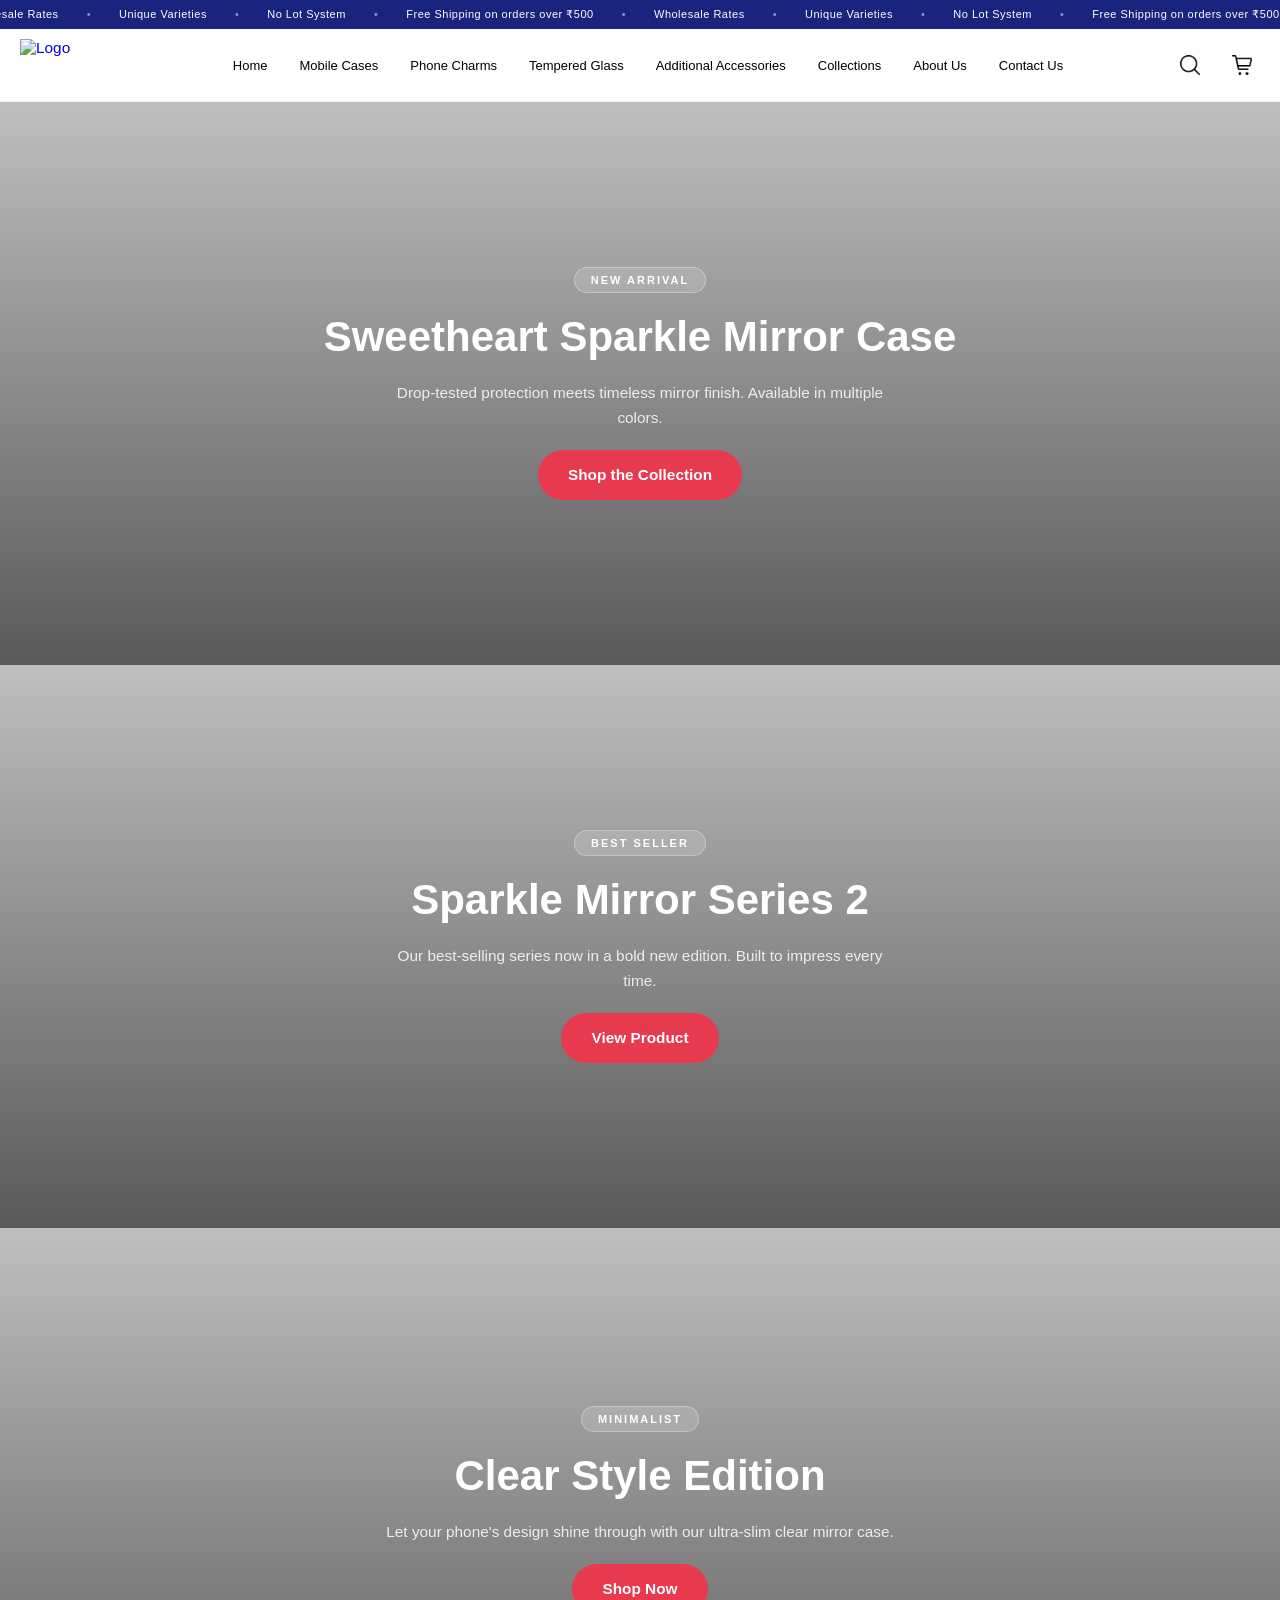
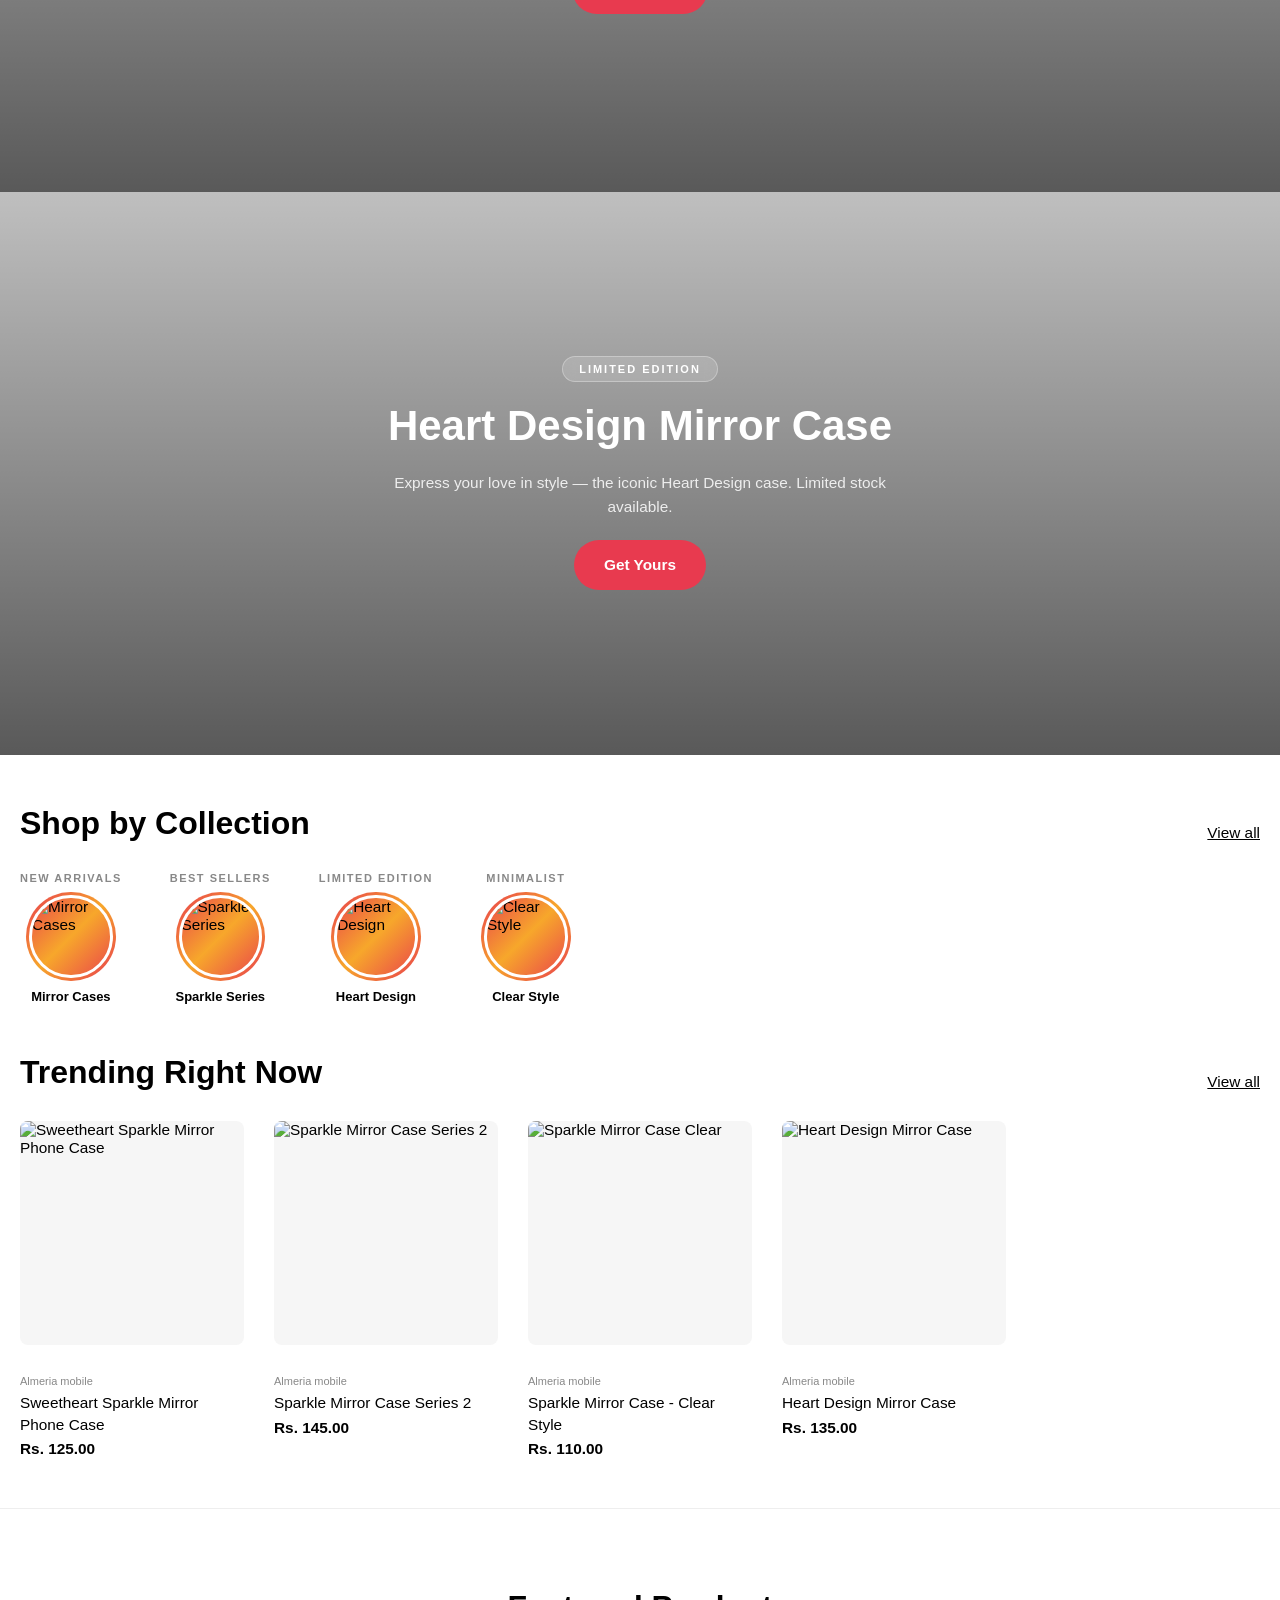
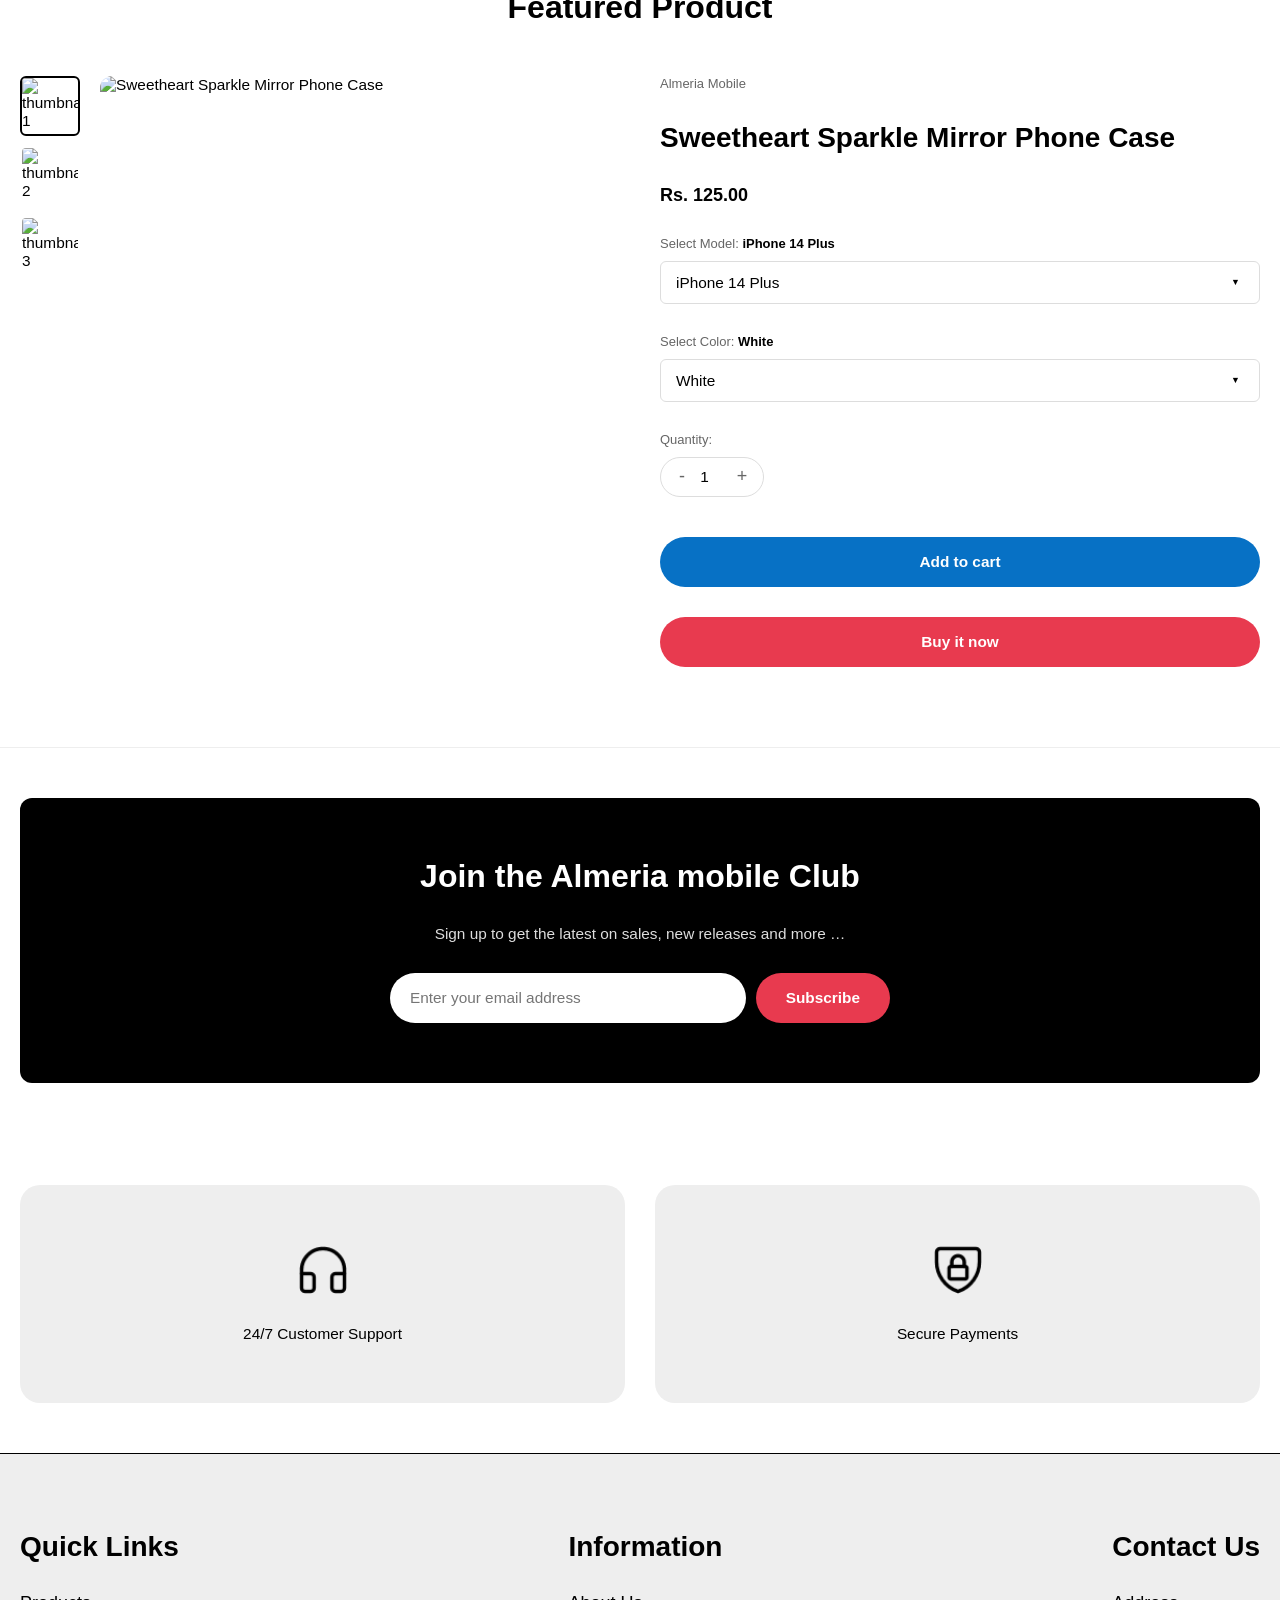
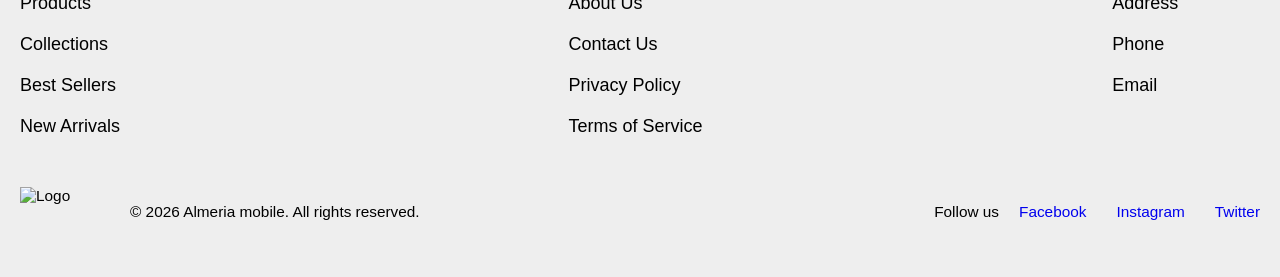
==== commit 6472a36a: "Name Updated" ====
--- a/index.html
+++ b/index.html
@@ -3,7 +3,7 @@
   <head>
     <meta charset="UTF-8" />
     <meta name="viewport" content="width=device-width, initial-scale=1.0" />
-    <title>Cloud Buzz</title>
+    <title>Almeria mobile</title>
     <link rel="stylesheet" preload href="styles/style.css" />
     <link rel="stylesheet" preload href="styles/responsive.css" />
     <!-- Horizon Slider CSS -->
@@ -14,14 +14,14 @@
     <!-- GSAP (required by HorizonSlider) -->
     <script src="https://cdnjs.cloudflare.com/ajax/libs/gsap/3.11.4/gsap.min.js"></script>
 
-    <meta property="og:title" content="Cloud Buzz" />
-    <meta property="og:description" content="Cloud Buzz" />
+    <meta property="og:title" content="Almeria mobile" />
+    <meta property="og:description" content="Almeria mobile" />
     <meta property="og:image" content="images/logo.png" />
     <meta property="og:url" content="https://cloudbuzz.com" />
     <meta property="og:type" content="website" />
 
-    <meta name="twitter:title" content="Cloud Buzz" />
-    <meta name="twitter:description" content="Cloud Buzz" />
+    <meta name="twitter:title" content="Almeria mobile" />
+    <meta name="twitter:description" content="Almeria mobile" />
     <meta name="twitter:image" content="images/logo.png" />
     <meta name="twitter:url" content="https://cloudbuzz.com" />
     <meta name="twitter:card" content="summary_large_image" />
@@ -427,7 +427,7 @@
               />
             </figure>
             <div class="product_info site_flex site_flex--column">
-              <p class="product_vendor">Cloudbuzz</p>
+              <p class="product_vendor">Almeria mobile</p>
               <h3 class="product_title">
                 Sweetheart Sparkle Mirror Phone Case
               </h3>
@@ -449,7 +449,7 @@
               />
             </figure>
             <div class="product_info site_flex site_flex--column">
-              <p class="product_vendor">Cloudbuzz</p>
+              <p class="product_vendor">Almeria mobile</p>
               <h3 class="product_title">Sparkle Mirror Case Series 2</h3>
               <p class="product_price">Rs. 145.00</p>
             </div>
@@ -469,7 +469,7 @@
               />
             </figure>
             <div class="product_info site_flex site_flex--column">
-              <p class="product_vendor">Cloudbuzz</p>
+              <p class="product_vendor">Almeria mobile</p>
               <h3 class="product_title">Sparkle Mirror Case - Clear Style</h3>
               <p class="product_price">Rs. 110.00</p>
             </div>
@@ -489,7 +489,7 @@
               />
             </figure>
             <div class="product_info site_flex site_flex--column">
-              <p class="product_vendor">Cloudbuzz</p>
+              <p class="product_vendor">Almeria mobile</p>
               <h3 class="product_title">Heart Design Mirror Case</h3>
               <p class="product_price">Rs. 135.00</p>
             </div>
@@ -550,7 +550,7 @@
             </figure>
 
             <div class="pdp_details site_flex site_flex--column">
-              <p class="pdp_vendor">Cloudbuzz</p>
+              <p class="pdp_vendor">Almeria mobile</p>
               <h1 class="pdp_title">Sweetheart Sparkle Mirror Phone Case</h1>
               <p class="pdp_price">Rs. 125.00</p>
 
@@ -617,7 +617,7 @@
 
       <section class="site_section section_cta site_container">
         <div class="cta_inner">
-          <h2>Join the Cloudbuzz Club</h2>
+          <h2>Join the Almeria mobile Club</h2>
           <p>Sign up to get the latest on sales, new releases and more …</p>
           <form class="cta_form site_flex justify_center">
             <input
@@ -727,7 +727,7 @@
                 height="50"
                 width="80"
               />
-              <p>&copy; 2026 Cloudbuzz. All rights reserved.</p>
+              <p>&copy; 2026 Almeria mobile. All rights reserved.</p>
             </div>
             <div class="footer_bottom_right site_flex gap_xs align_center">
               <p>Follow us</p>
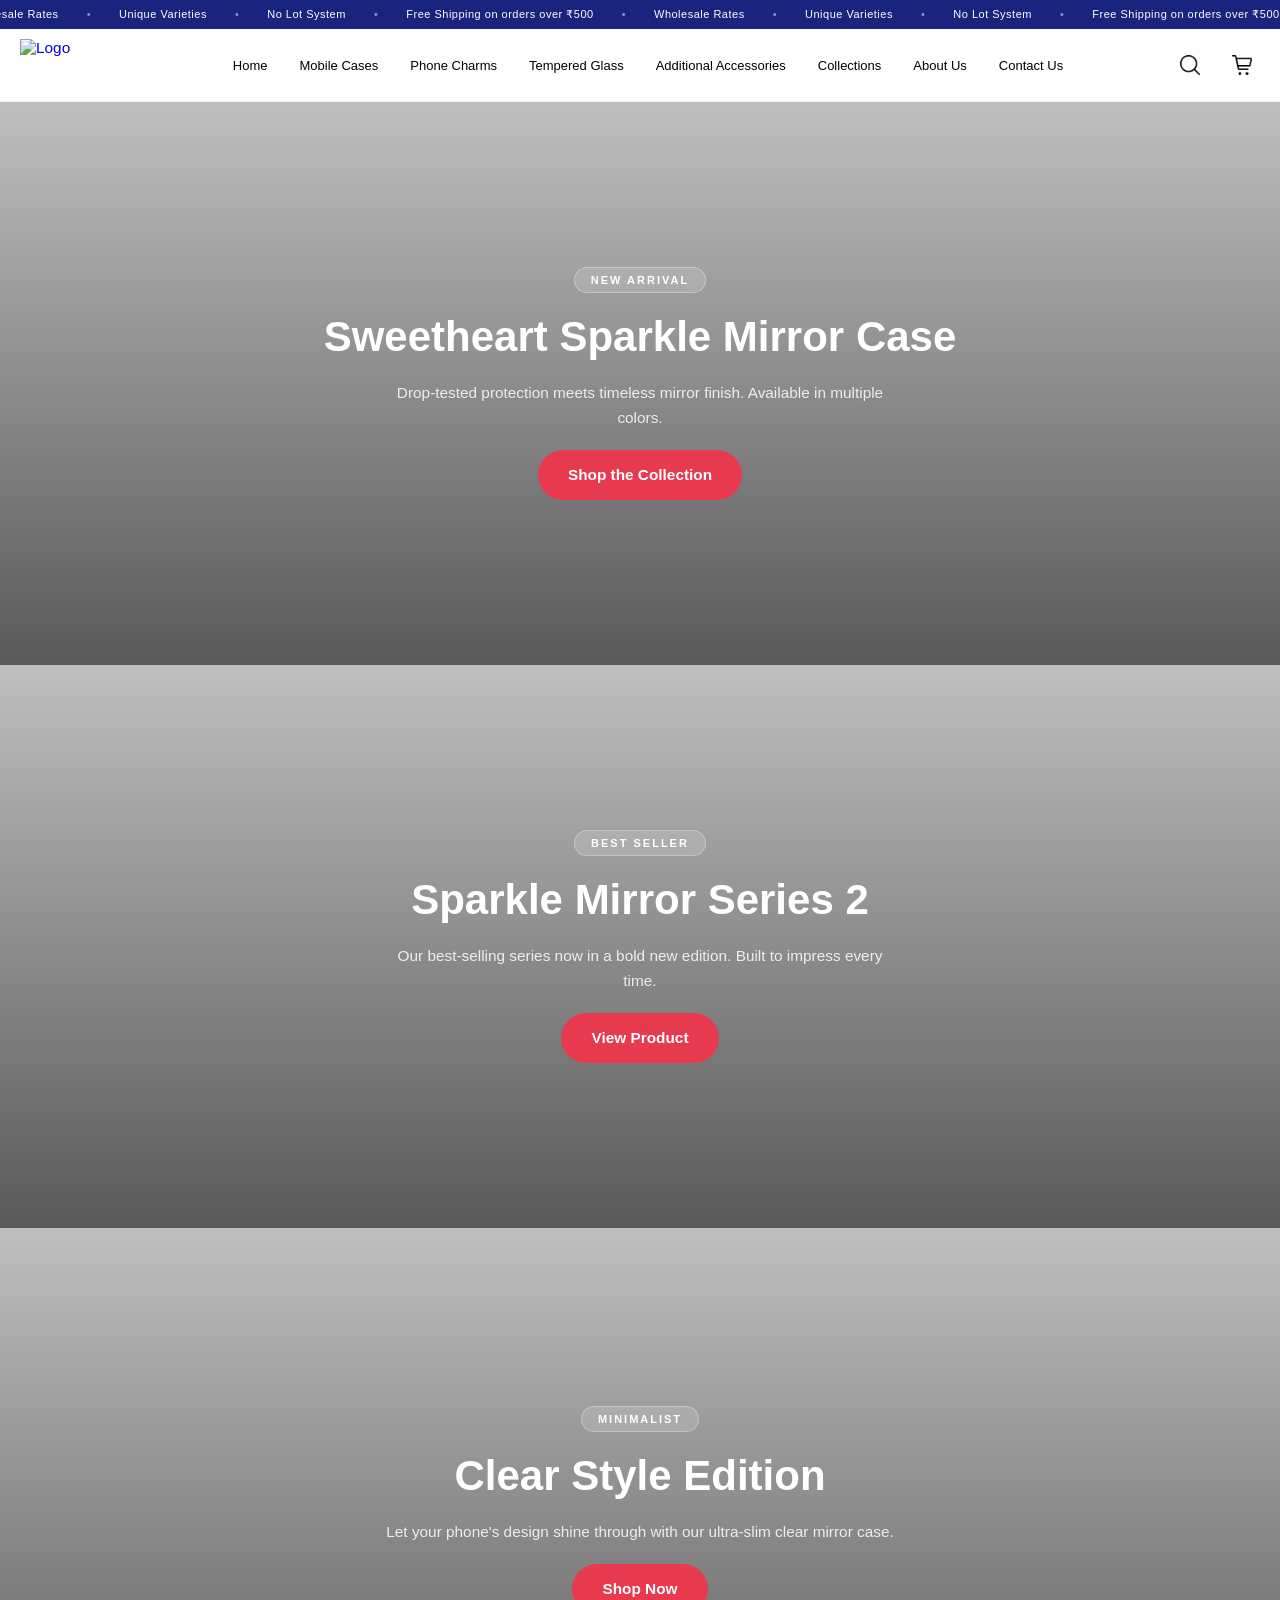
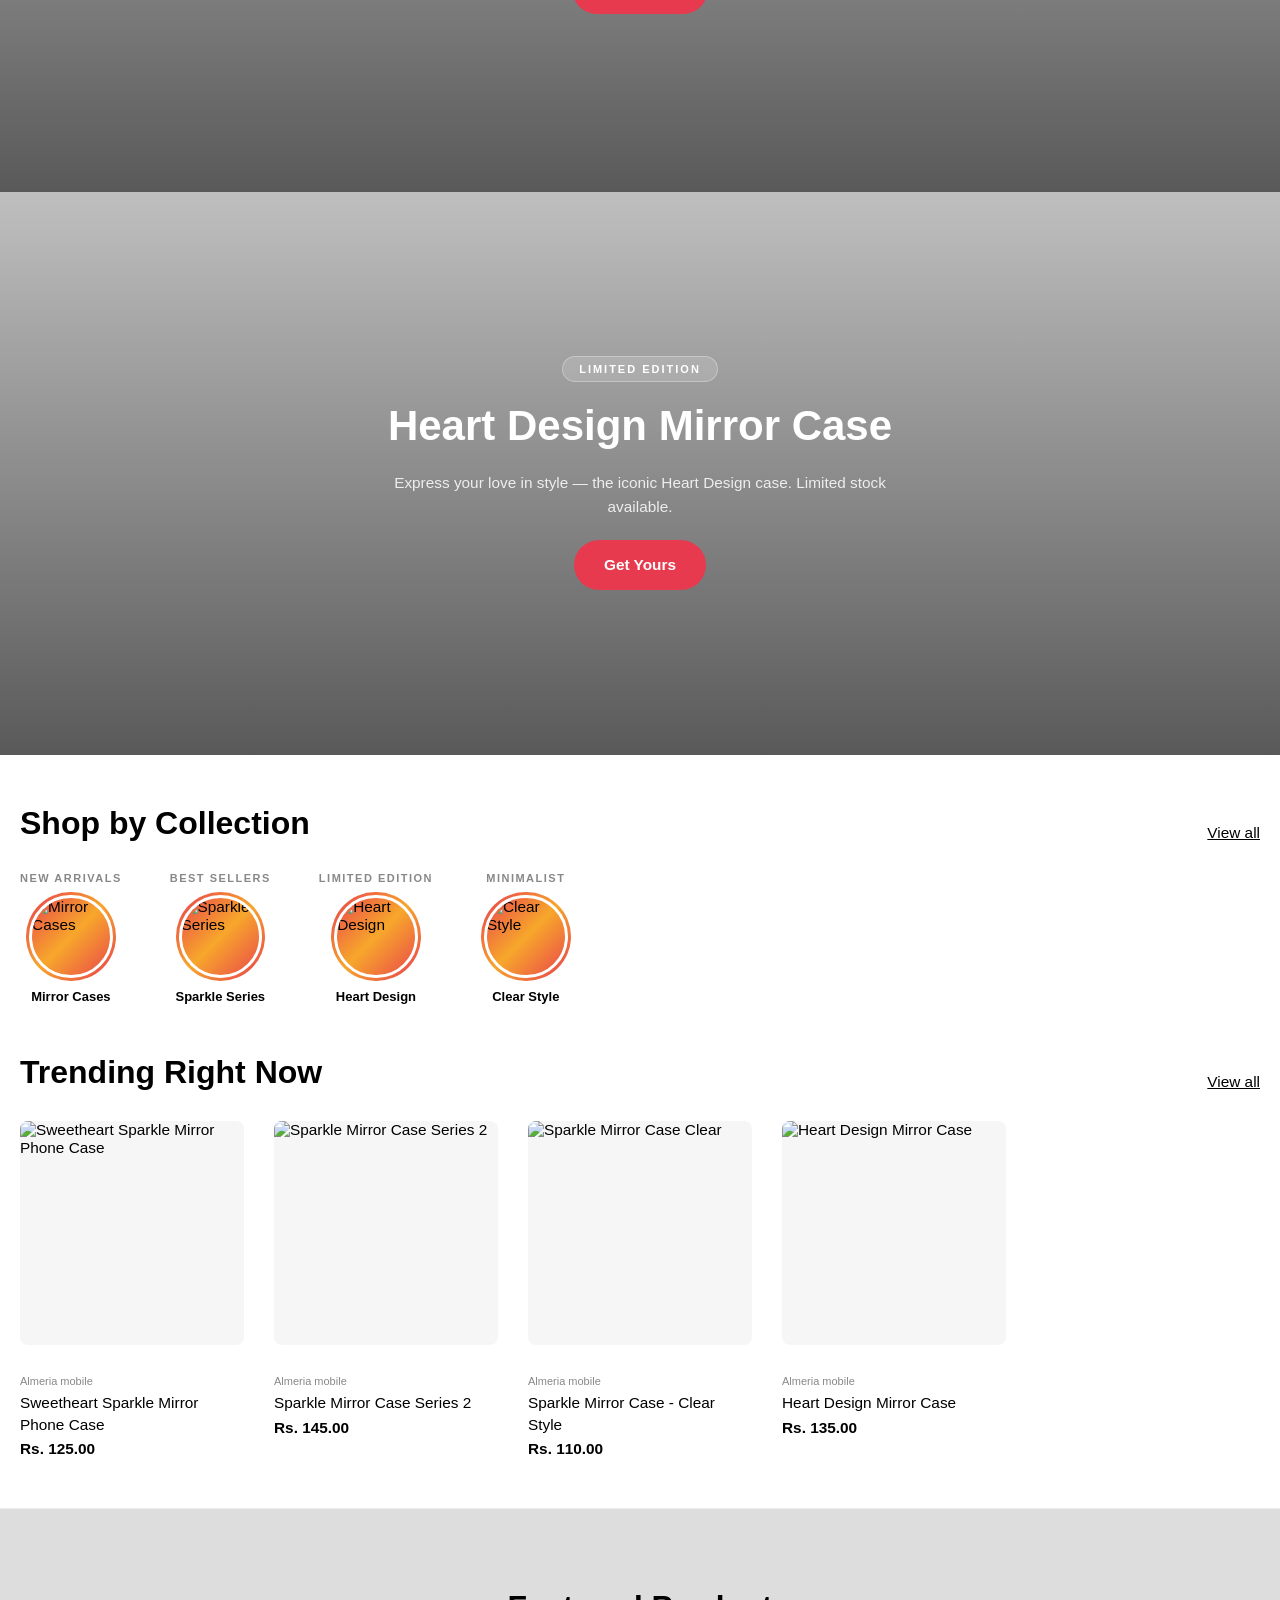
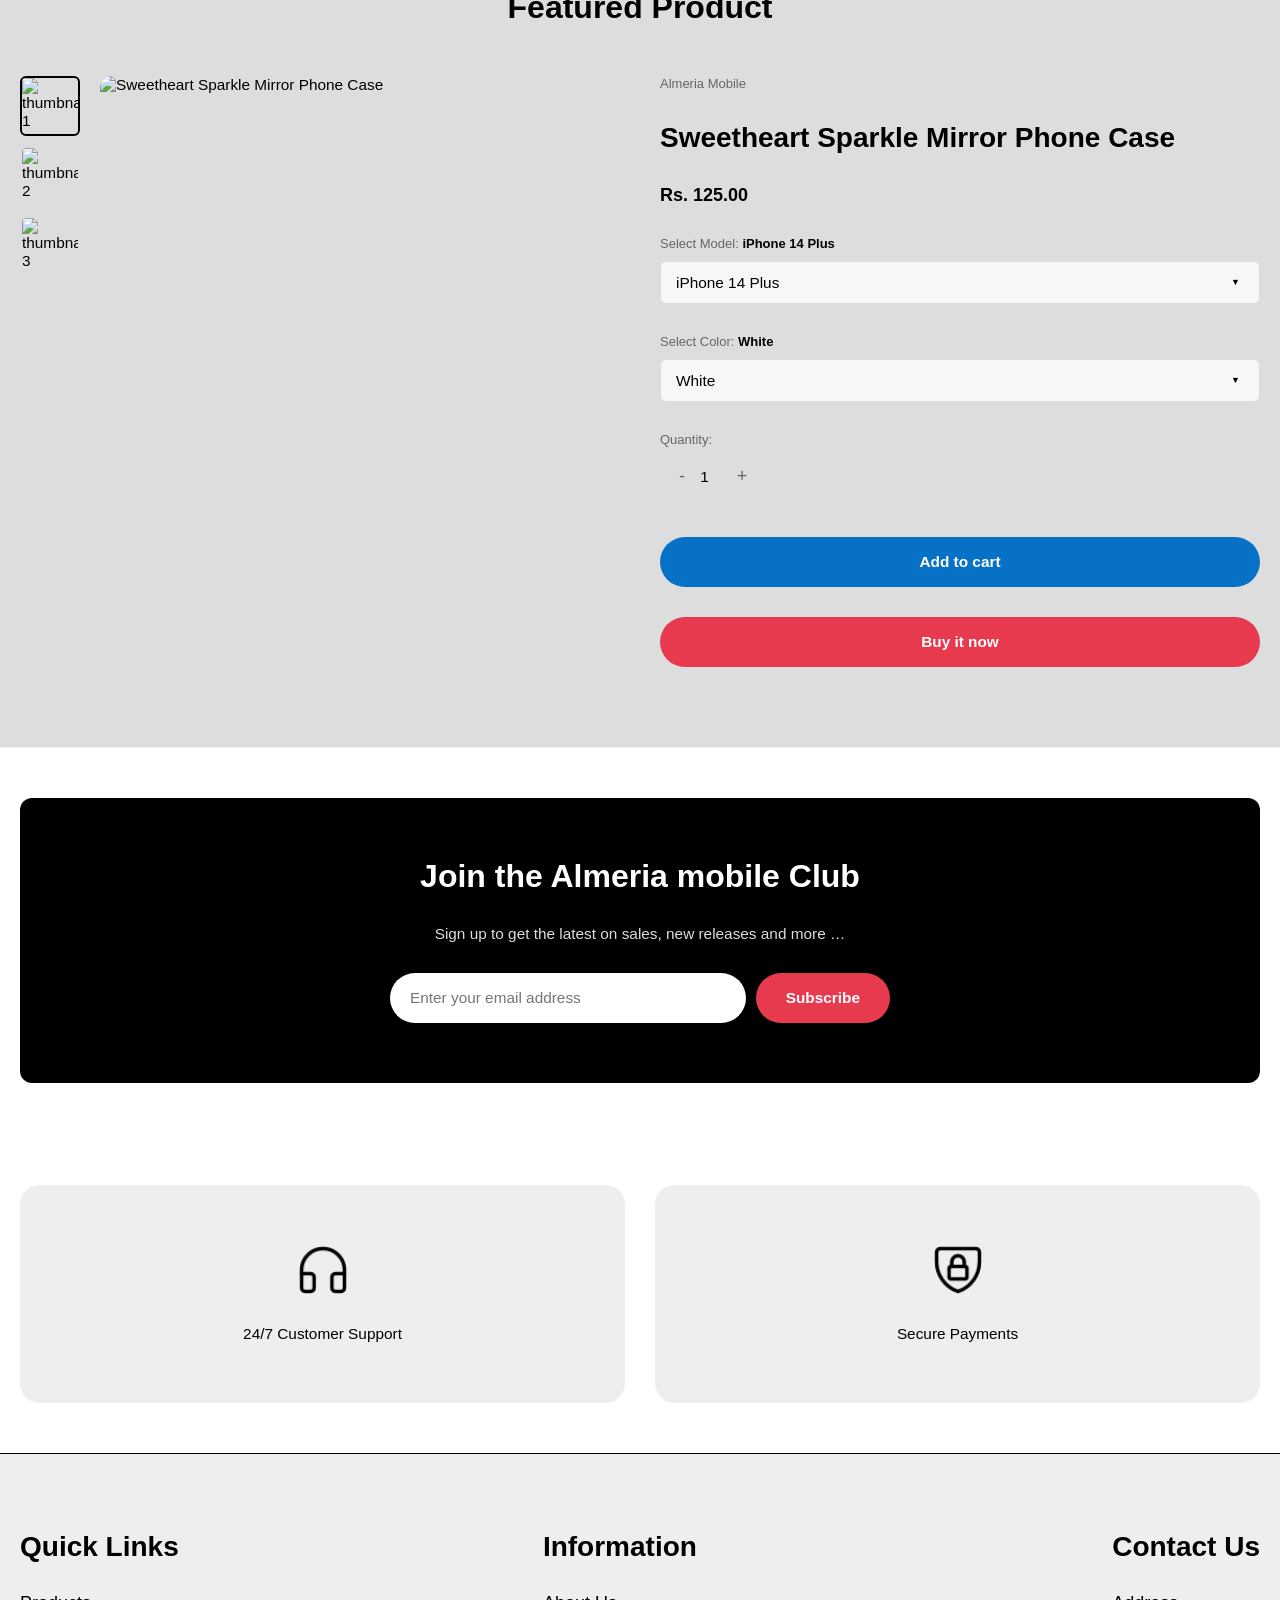
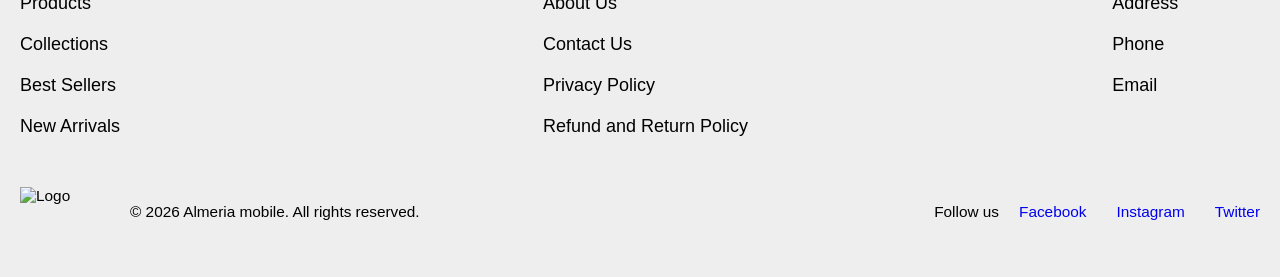
==== commit 45b53613: "Added Multiple Pages" ====
--- a/index.html
+++ b/index.html
@@ -6,24 +6,35 @@
     <title>Almeria mobile</title>
     <link rel="stylesheet" preload href="styles/style.css" />
     <link rel="stylesheet" preload href="styles/responsive.css" />
-    <!-- Horizon Slider CSS -->
+    <link
+      rel="shortcut icon"
+      href="./assets/almeria-mobile-fav-icon.png"
+      type="image/x-icon"
+    />
+
     <link
       rel="stylesheet"
       href="https://cdn.jsdelivr.net/gh/mansurivilla/horizonslider/prod/css/HorizonSlider.min.css"
     />
-    <!-- GSAP (required by HorizonSlider) -->
+
     <script src="https://cdnjs.cloudflare.com/ajax/libs/gsap/3.11.4/gsap.min.js"></script>
 
     <meta property="og:title" content="Almeria mobile" />
     <meta property="og:description" content="Almeria mobile" />
-    <meta property="og:image" content="images/logo.png" />
-    <meta property="og:url" content="https://cloudbuzz.com" />
+    <meta
+      property="og:image"
+      content="./assets/almeria-mobile-link-poster.png"
+    />
+    <meta property="og:url" content="https://almeriamobile.com" />
     <meta property="og:type" content="website" />
 
     <meta name="twitter:title" content="Almeria mobile" />
     <meta name="twitter:description" content="Almeria mobile" />
-    <meta name="twitter:image" content="images/logo.png" />
-    <meta name="twitter:url" content="https://cloudbuzz.com" />
+    <meta
+      name="twitter:image"
+      content="./assets/almeria-mobile-link-poster.png"
+    />
+    <meta name="twitter:url" content="https://almeriamobile.com" />
     <meta name="twitter:card" content="summary_large_image" />
     <script src="scripts/core.js" defer></script>
   </head>
@@ -58,13 +69,23 @@
           <span></span>
         </button>
         <a href="/" class="header_left logo">
-          <img
-            src="https://cloudbuzz.in/cdn/shop/files/t97k980-9.png?v=1708241223&width=280"
-            alt="Logo"
-            height="200"
-            width="400"
-            decoding="async"
-          />
+          <picture>
+            <source
+              srcset="./assets/almeria-mobile-wordmark.png"
+              media="(min-width: 992px)"
+            />
+            <source
+              srcset="./assets/almeria-mobile-wordmark-icon.png"
+              media="(max-width: 991px)"
+            />
+            <img
+              src="./assets/almeria-mobile-wordmark.png"
+              alt="Logo"
+              height="200"
+              width="400"
+              decoding="async"
+            />
+          </picture>
         </a>
         <nav class="header_center main_navigation site_flex">
           <button class="nav_close" aria-label="Close menu">
@@ -116,8 +137,12 @@
             <li class="header_navigation--item">
               <a href="collections/demo-collection.html">Collections</a>
             </li>
-            <li class="header_navigation--item"><a href="#">About Us</a></li>
-            <li class="header_navigation--item"><a href="#">Contact Us</a></li>
+            <li class="header_navigation--item">
+              <a href="pages/about-us.html">About Us</a>
+            </li>
+            <li class="header_navigation--item">
+              <a href="pages/contact-us.html">Contact Us</a>
+            </li>
           </ul>
         </nav>
         <div class="header_right">
@@ -667,16 +692,32 @@
             <h4 class="footer_col_title">Quick Links</h4>
             <ul class="footer_col_items site_flex site_flex--column gap_xs">
               <li class="footer_col_item">
-                <a href="#" class="footer_col_link">Products</a>
-              </li>
-              <li class="footer_col_item">
-                <a href="#" class="footer_col_link">Collections</a>
-              </li>
-              <li class="footer_col_item">
-                <a href="#" class="footer_col_link">Best Sellers</a>
-              </li>
-              <li class="footer_col_item">
-                <a href="#" class="footer_col_link">New Arrivals</a>
+                <a
+                  href="./collections/demo-collection.html"
+                  class="footer_col_link"
+                  >Products</a
+                >
+              </li>
+              <li class="footer_col_item">
+                <a
+                  href="./collections/demo-collection.html"
+                  class="footer_col_link"
+                  >Collections</a
+                >
+              </li>
+              <li class="footer_col_item">
+                <a
+                  href="./collections/demo-collection.html"
+                  class="footer_col_link"
+                  >Best Sellers</a
+                >
+              </li>
+              <li class="footer_col_item">
+                <a
+                  href="./collections/demo-collection.html"
+                  class="footer_col_link"
+                  >New Arrivals</a
+                >
               </li>
             </ul>
           </div>
@@ -686,16 +727,26 @@
             <h4 class="footer_col_title">Information</h4>
             <ul class="footer_col_items site_flex site_flex--column gap_xs">
               <li class="footer_col_item">
-                <a href="#" class="footer_col_link">About Us</a>
-              </li>
-              <li class="footer_col_item">
-                <a href="#" class="footer_col_link">Contact Us</a>
-              </li>
-              <li class="footer_col_item">
-                <a href="#" class="footer_col_link">Privacy Policy</a>
-              </li>
-              <li class="footer_col_item">
-                <a href="#" class="footer_col_link">Terms of Service</a>
+                <a href="./pages/about-us.html" class="footer_col_link"
+                  >About Us</a
+                >
+              </li>
+              <li class="footer_col_item">
+                <a href="./pages/contact-us.html" class="footer_col_link"
+                  >Contact Us</a
+                >
+              </li>
+              <li class="footer_col_item">
+                <a href="./pages/privacy-policy.html" class="footer_col_link"
+                  >Privacy Policy</a
+                >
+              </li>
+              <li class="footer_col_item">
+                <a
+                  href="./pages/refund-and-return-policy.html"
+                  class="footer_col_link"
+                  >Refund and Return Policy</a
+                >
               </li>
             </ul>
           </div>
@@ -722,9 +773,10 @@
           <div class="site_flex site_container">
             <div class="footer_bottom_left site_flex gap_sm align_center">
               <img
-                src="https://cloudbuzz.in/cdn/shop/files/t97k980-9.png?v=1708241223&width=280"
+                src="./assets/almeria-mobile-wordmark-icon.png"
                 alt="Logo"
                 height="50"
+                ``
                 width="80"
               />
               <p>&copy; 2026 Almeria mobile. All rights reserved.</p>
--- a/styles/style.css
+++ b/styles/style.css
@@ -317,6 +317,7 @@
   inset: 0;
   background: #fff0;
   z-index: 140;
+  pointer-events: none;
 }
 .main_navigation.active ~ .nav_overlay,
 .nav_overlay.active {
@@ -796,7 +797,7 @@
   font-size: var(--text-md);
   color: var(--color-text);
   appearance: none;
-  background-color: transparent;
+  background-color: var(--color-bg-dark);
   cursor: pointer;
 }
 
@@ -1121,7 +1122,7 @@
   font-size: var(--text-md);
 }
 .section_featured_single {
-  background-color: var(--color-secondary);
+  background-color: var(--color-border);
   padding: var(--pad-section);
   border-top: 1px solid var(--color-border-light);
   border-bottom: 1px solid var(--color-border-light);
@@ -1333,3 +1334,85 @@
   align-items: center;
   justify-content: space-between;
 }
+
+.page_layout {
+  padding-block: calc(var(--pad-box) * 5);
+  max-width: 1120px;
+  margin-inline: auto;
+}
+.page_content h3 {
+  margin-bottom: 12px;
+}
+
+.page_content p {
+  margin-bottom: 20px;
+}
+
+/*-----------------
+    POLICY PAGE
+    -----------*/
+.policy_page {
+  max-width: 800px;
+  margin-inline: auto;
+  padding: 48px 24px;
+}
+.page_title {
+  font-size: clamp(24px, 4vw, 36px);
+  font-weight: 700;
+  margin-bottom: 32px;
+  text-align: center;
+}
+.policy_content {
+  line-height: 1.7;
+}
+.policy_content .intro {
+  font-size: var(--text-base);
+  margin-bottom: 32px;
+  color: var(--color-text-light);
+}
+.policy_block {
+  margin-bottom: 32px;
+}
+.policy_block h2 {
+  font-size: var(--text-lg);
+  font-weight: 600;
+  margin-bottom: 16px;
+  color: var(--color-text);
+}
+.policy_block ul,
+.policy_block ol {
+  padding-left: 24px;
+}
+.policy_block li {
+  margin-bottom: 8px;
+  color: var(--color-text-light);
+}
+.important_notes {
+  background: var(--color-bg-light);
+  padding: 24px;
+  border-radius: var(--radius-md);
+}
+.important_notes li {
+  list-style: none;
+  margin-left: -24px;
+  padding-left: 20px;
+  position: relative;
+}
+.important_notes li::before {
+  content: "•";
+  position: absolute;
+  left: 0;
+  color: var(--color-btn-primary);
+}
+.contact_info {
+  list-style: none;
+  padding: 0;
+}
+.contact_info li {
+  margin-bottom: 8px;
+}
+.company_address {
+  font-style: normal;
+  line-height: 1.6;
+  color: var(--color-text-light);
+}
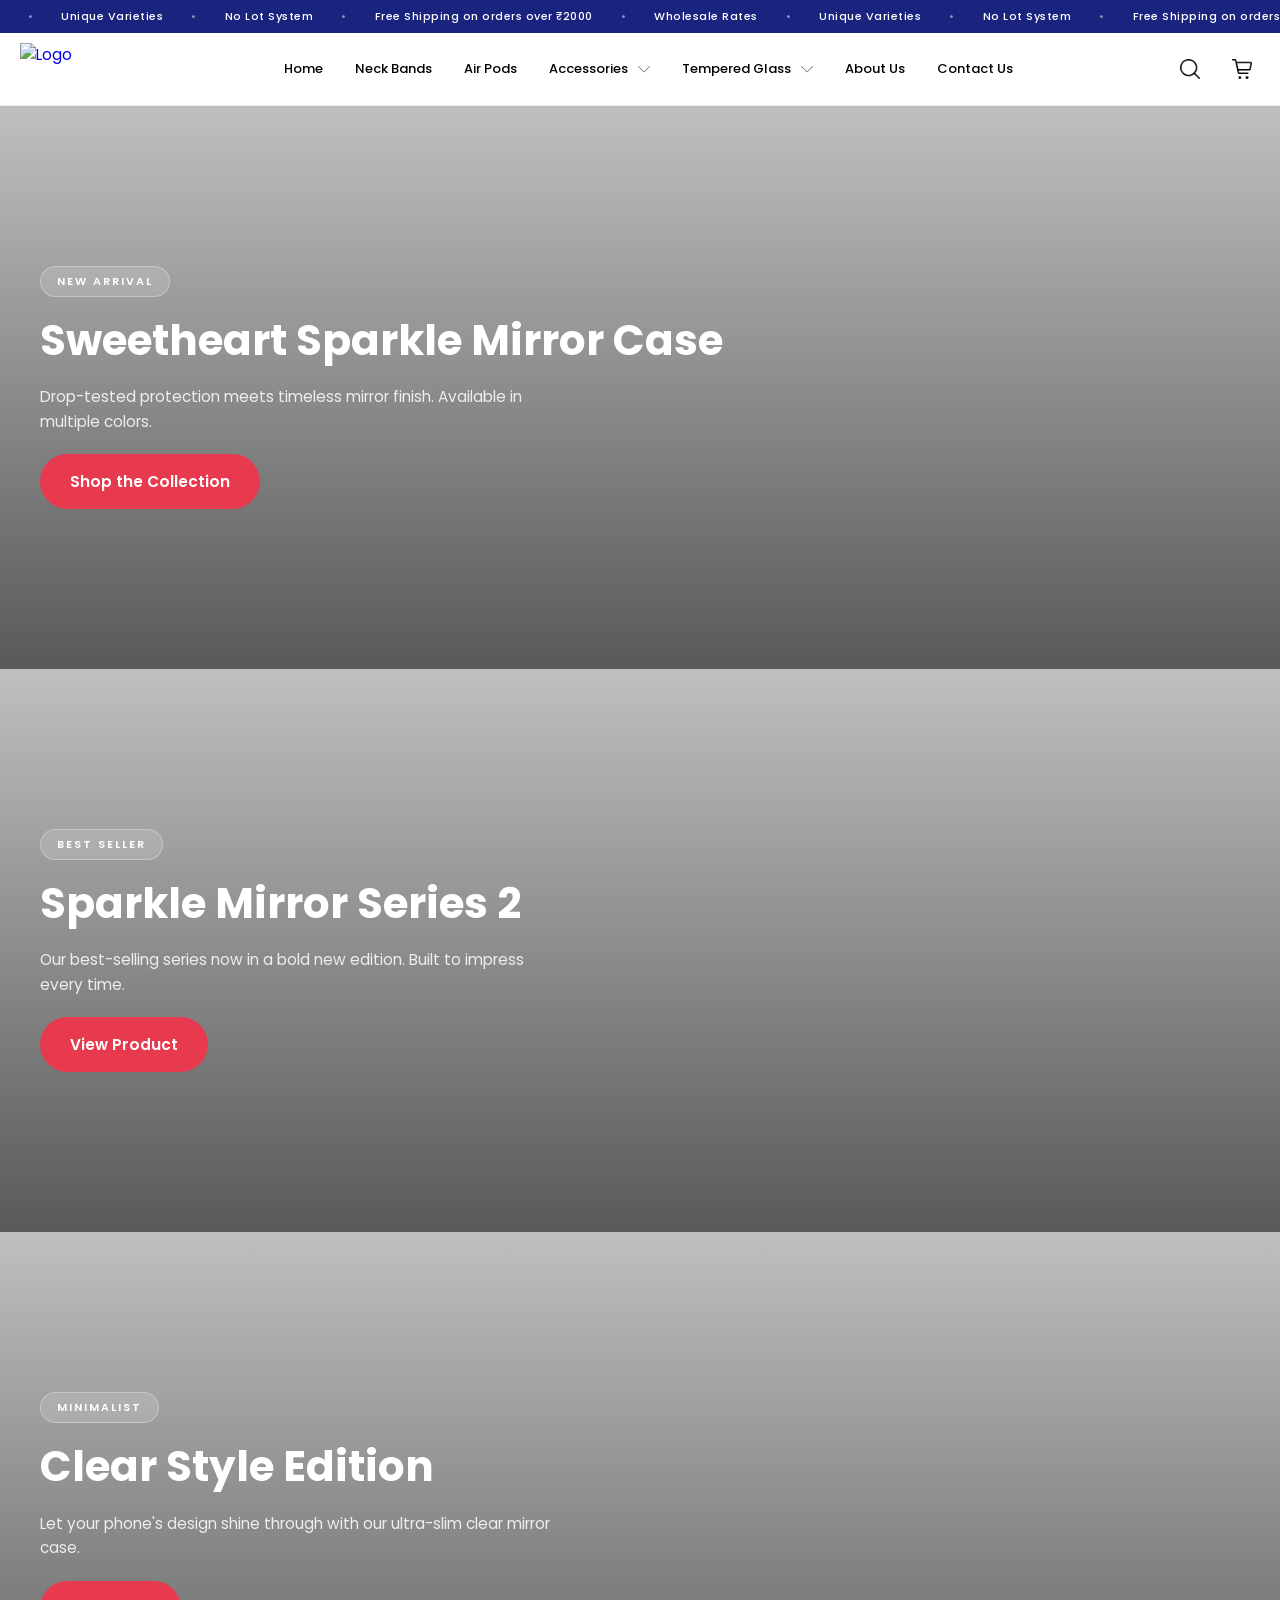
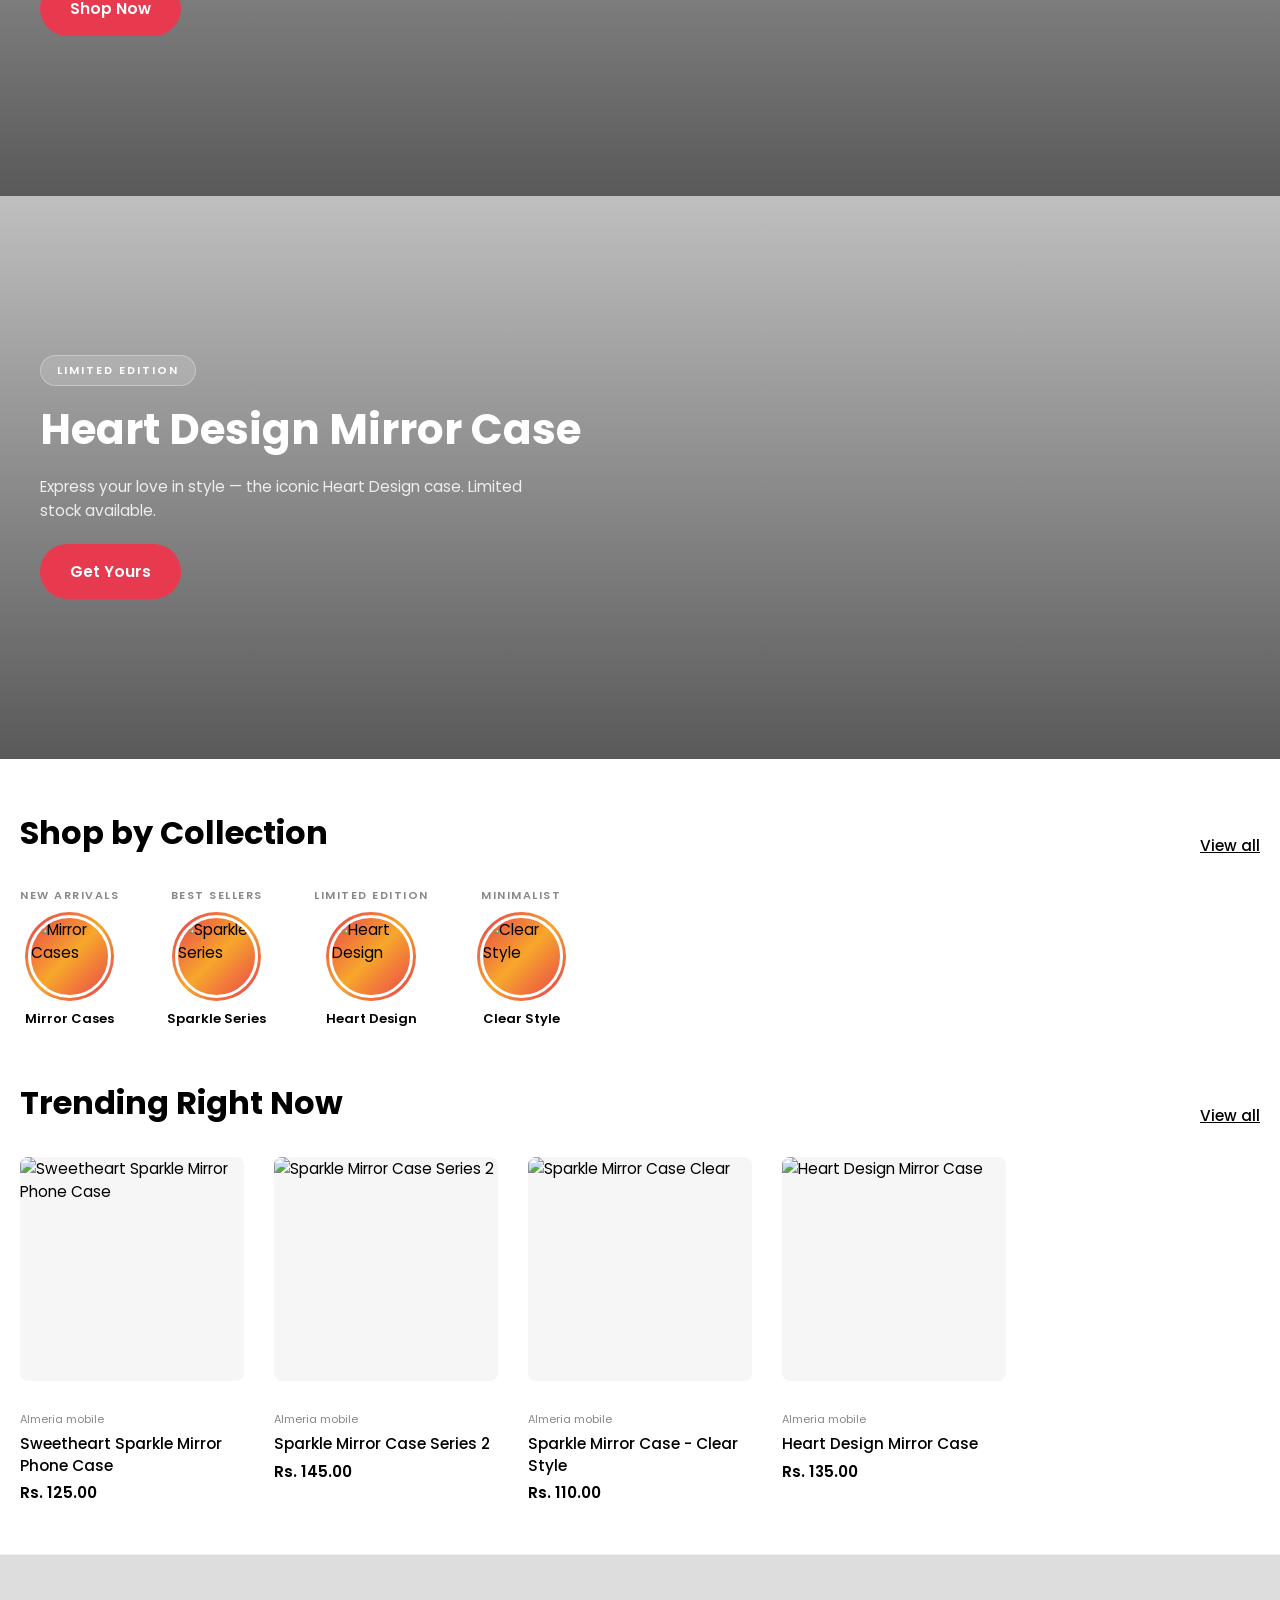
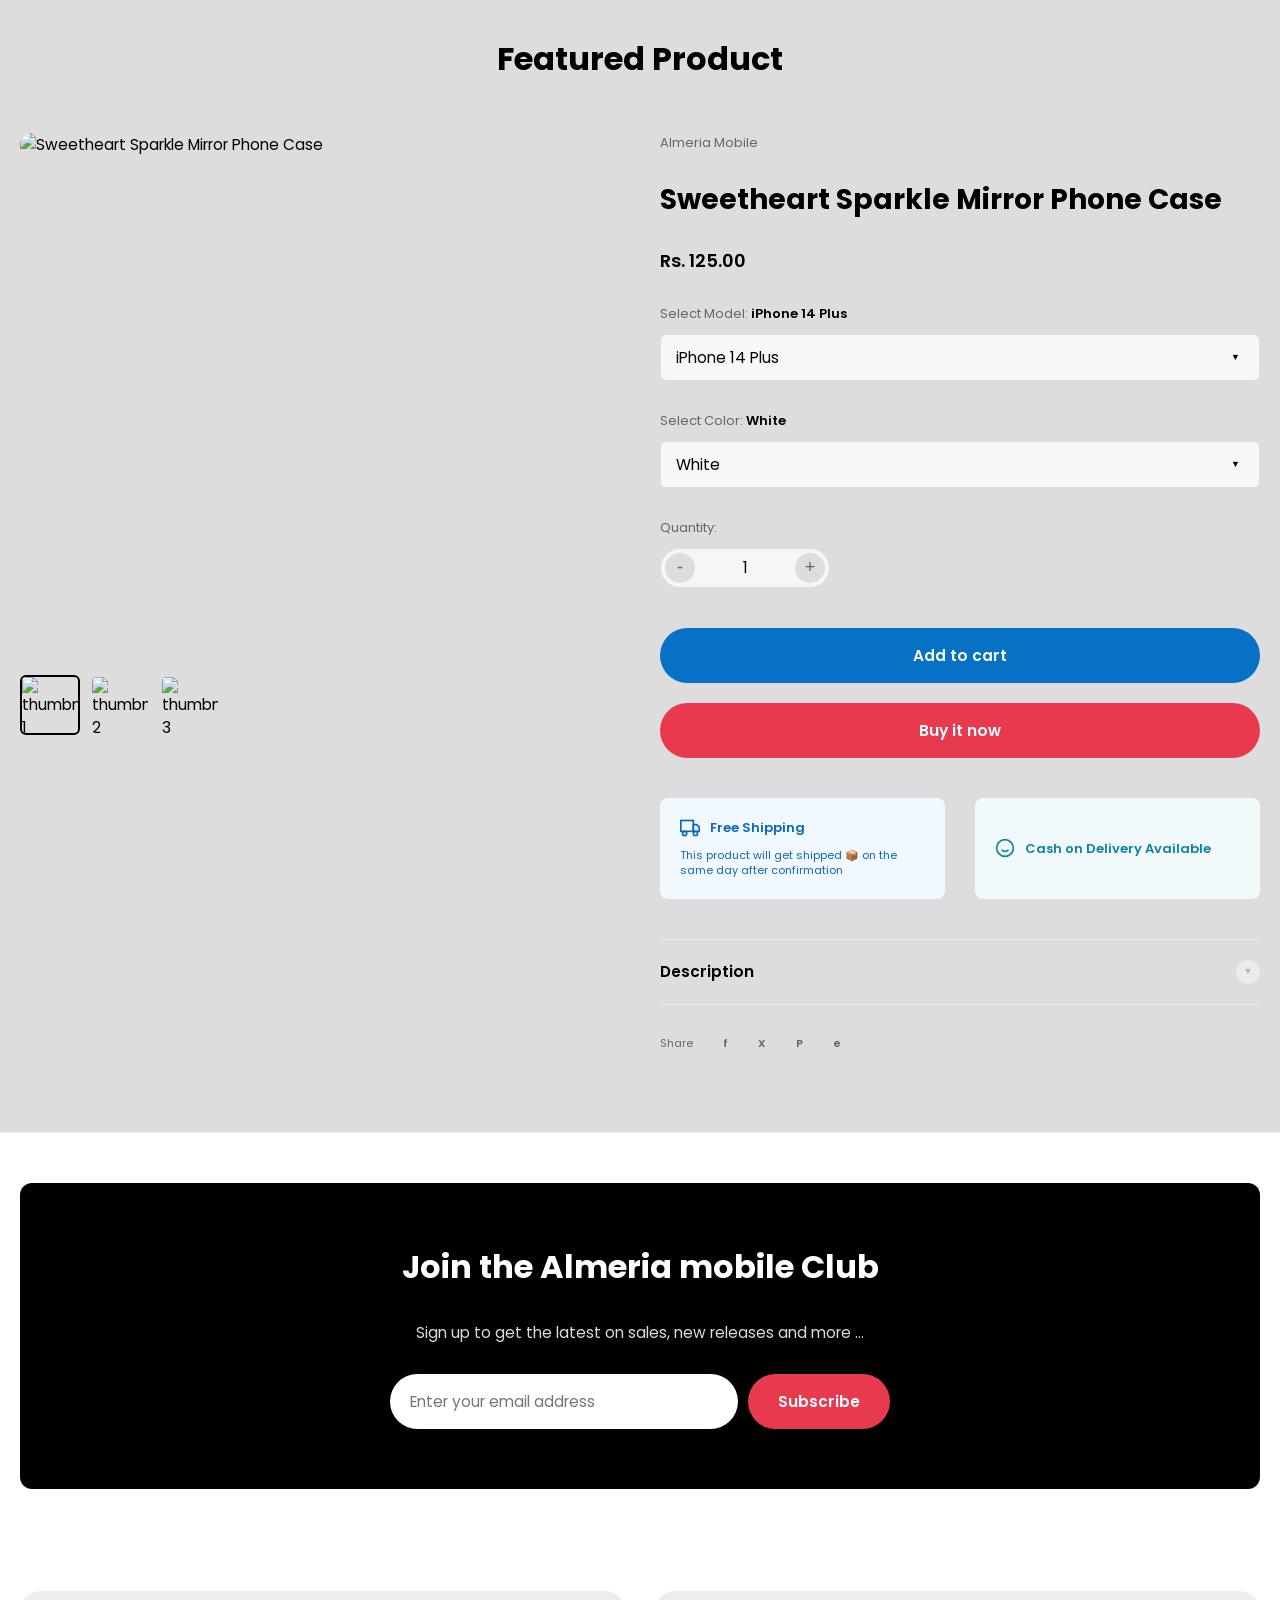
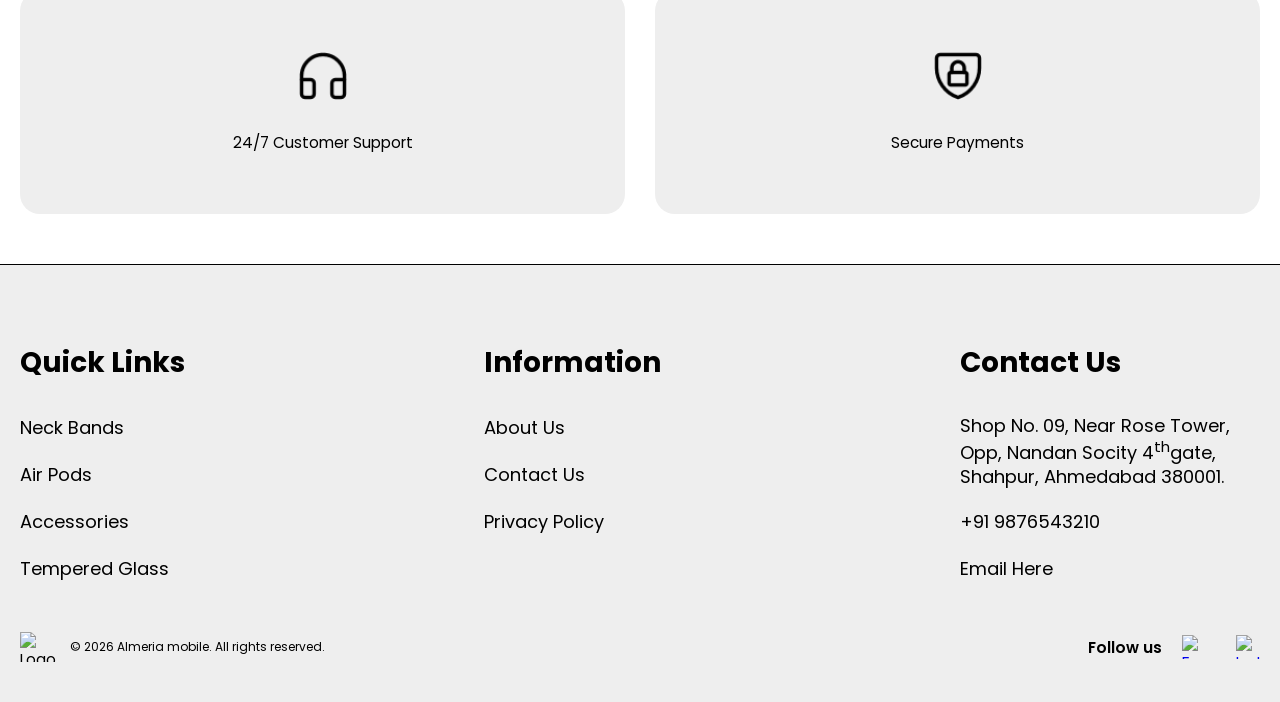
==== commit 57acf95c: "Fixed PDP Layout" ====
--- a/index.html
+++ b/index.html
@@ -11,13 +11,17 @@
       href="./assets/almeria-mobile-fav-icon.png"
       type="image/x-icon"
     />
+    <link rel="preconnect" href="https://fonts.googleapis.com" />
+    <link rel="preconnect" href="https://fonts.gstatic.com" crossorigin />
+    <link
+      href="https://fonts.googleapis.com/css2?family=Poppins:wght@400;500;600;700&display=swap"
+      rel="stylesheet"
+    />
 
     <link
       rel="stylesheet"
       href="https://cdn.jsdelivr.net/gh/mansurivilla/horizonslider/prod/css/HorizonSlider.min.css"
     />
-
-    <script src="https://cdnjs.cloudflare.com/ajax/libs/gsap/3.11.4/gsap.min.js"></script>
 
     <meta property="og:title" content="Almeria mobile" />
     <meta property="og:description" content="Almeria mobile" />
@@ -36,7 +40,8 @@
     />
     <meta name="twitter:url" content="https://almeriamobile.com" />
     <meta name="twitter:card" content="summary_large_image" />
-    <script src="scripts/core.js" defer></script>
+    <script src="https://cdnjs.cloudflare.com/ajax/libs/gsap/3.11.4/gsap.min.js"></script>
+    <script src="./scripts/core.js" defer></script>
   </head>
   <body>
     <header class="site_header">
@@ -48,7 +53,7 @@
           <span class="announce_dot">•</span>
           <span>No Lot System</span>
           <span class="announce_dot">•</span>
-          <span>Free Shipping on orders over ₹500</span>
+          <span>Free Shipping on orders over ₹2000</span>
           <span class="announce_dot">•</span>
           <span>Wholesale Rates</span>
           <span class="announce_dot">•</span>
@@ -56,7 +61,7 @@
           <span class="announce_dot">•</span>
           <span>No Lot System</span>
           <span class="announce_dot">•</span>
-          <span>Free Shipping on orders over ₹500</span>
+          <span>Free Shipping on orders over ₹2000</span>
           <span class="announce_dot">•</span>
         </div>
       </div>
@@ -121,21 +126,85 @@
               <a href="index.html">Home</a>
             </li>
             <li class="header_navigation--item">
-              <a href="collections/demo-collection.html">Mobile Cases</a>
+              <a href="collections/demo-collection.html">Neck Bands</a>
             </li>
             <li class="header_navigation--item">
-              <a href="collections/demo-collection.html">Phone Charms</a>
+              <a href="collections/demo-collection.html">Air Pods</a>
             </li>
-            <li class="header_navigation--item">
-              <a href="collections/demo-collection.html">Tempered Glass</a>
+            <li class="header_navigation--item navigation_dropdown">
+              <a href="javascript:void(0)">
+                Accessories
+                <span class="navigation_dropdown--icon">
+                  <img
+                    src="./assets/dropdown-icon.png"
+                    alt=""
+                    width="12"
+                    height="12"
+                  />
+                </span>
+              </a>
+              <ul class="navigation_dropdown--items">
+                <li class="navigation_dropdown--item">
+                  <a href="collections/demo-collection.html">Cable</a>
+                </li>
+                <li class="navigation_dropdown--item">
+                  <a href="collections/demo-collection.html">Charger</a>
+                </li>
+                <li class="navigation_dropdown--item">
+                  <a href="collections/demo-collection.html">Speaker</a>
+                </li>
+                <li class="navigation_dropdown--item">
+                  <a href="collections/demo-collection.html">Mic</a>
+                </li>
+                <li class="navigation_dropdown--item">
+                  <a href="collections/demo-collection.html">Car Bluetooth</a>
+                </li>
+                <li class="navigation_dropdown--item">
+                  <a href="collections/demo-collection.html">Car Charger</a>
+                </li>
+                <li class="navigation_dropdown--item">
+                  <a href="collections/demo-collection.html">Headphones</a>
+                </li>
+                <li class="navigation_dropdown--item">
+                  <a href="collections/demo-collection.html">Power Bank</a>
+                </li>
+                <li class="navigation_dropdown--item">
+                  <a href="collections/demo-collection.html">Hands Free</a>
+                </li>
+                <li class="navigation_dropdown--item">
+                  <a href="collections/demo-collection.html">Cover</a>
+                </li>
+              </ul>
             </li>
-            <li class="header_navigation--item">
-              <a href="collections/demo-collection.html"
-                >Additional Accessories</a
-              >
-            </li>
-            <li class="header_navigation--item">
-              <a href="collections/demo-collection.html">Collections</a>
+            <li class="header_navigation--item navigation_dropdown">
+              <a href="javascript:void(0)"
+                >Tempered Glass
+                <span class="navigation_dropdown--icon">
+                  <img
+                    src="./assets/dropdown-icon.png"
+                    alt=""
+                    width="12"
+                    height="12"
+                  />
+                </span>
+              </a>
+              <ul class="navigation_dropdown--items">
+                <li class="navigation_dropdown--item">
+                  <a href="collections/demo-collection.html"
+                    >Tempered Glass 3D</a
+                  >
+                </li>
+                <li class="navigation_dropdown--item">
+                  <a href="collections/demo-collection.html"
+                    >Tempered Glass Matte</a
+                  >
+                </li>
+                <li class="navigation_dropdown--item">
+                  <a href="collections/demo-collection.html"
+                    >Tempered Glass Glossy</a
+                  >
+                </li>
+              </ul>
             </li>
             <li class="header_navigation--item">
               <a href="pages/about-us.html">About Us</a>
@@ -173,6 +242,7 @@
               height="20"
               width="20"
             />
+            <span class="cart_count" style="display: none">0</span>
           </button>
         </div>
       </div>
@@ -222,7 +292,6 @@
         </div>
       </div>
 
-      <!-- Cart Drawer -->
       <div
         class="cart_drawer"
         role="dialog"
@@ -246,7 +315,7 @@
               >
             </div>
           </div>
-          <div class="cart_footer" style="display: none">
+          <div class="cart_footer site_flex--column">
             <a href="#" class="btn btn_primary">Checkout</a>
           </div>
         </div>
@@ -265,7 +334,7 @@
               >
                 <div class="hero_slide_overlay"></div>
                 <div
-                  class="hero_slide_content site_flex site_flex--column align_center justify_center"
+                  class="hero_slide_content site_flex site_flex--column site_container"
                 >
                   <p class="hero_slide_tag">New Arrival</p>
                   <h2 class="hero_slide_title">
@@ -293,7 +362,7 @@
               >
                 <div class="hero_slide_overlay"></div>
                 <div
-                  class="hero_slide_content site_flex site_flex--column align_center justify_center"
+                  class="hero_slide_content site_flex site_flex--column site_container"
                 >
                   <p class="hero_slide_tag">Best Seller</p>
                   <h2 class="hero_slide_title">Sparkle Mirror Series 2</h2>
@@ -317,7 +386,7 @@
               >
                 <div class="hero_slide_overlay"></div>
                 <div
-                  class="hero_slide_content site_flex site_flex--column align_center justify_center"
+                  class="hero_slide_content site_flex site_flex--column site_container"
                 >
                   <p class="hero_slide_tag">Minimalist</p>
                   <h2 class="hero_slide_title">Clear Style Edition</h2>
@@ -341,7 +410,7 @@
               >
                 <div class="hero_slide_overlay"></div>
                 <div
-                  class="hero_slide_content site_flex site_flex--column align_center justify_center"
+                  class="hero_slide_content site_flex site_flex--column site_container"
                 >
                   <p class="hero_slide_tag">Limited Edition</p>
                   <h2 class="hero_slide_title">Heart Design Mirror Case</h2>
@@ -534,7 +603,7 @@
           <article class="pdp_layout site_grid">
             <figure class="pdp_gallery site_flex">
               <nav
-                class="pdp_thumbnails site_flex site_flex--column"
+                class="pdp_thumbnails site_flex"
                 aria-label="Product thumbnails"
               >
                 <img
@@ -543,7 +612,7 @@
                   class="active site_flex"
                   height="50"
                   width="50"
-                  loading="lazy"
+                  loading="eager"
                 />
                 <img
                   src="https://cloudbuzz.in/cdn/shop/files/SweetheartSparkleMirrorPhoneCase_1.jpg?v=1774437484&width=500"
@@ -551,7 +620,7 @@
                   class="site_flex"
                   height="50"
                   width="50"
-                  loading="lazy"
+                  loading="eager"
                 />
                 <img
                   src="https://cloudbuzz.in/cdn/shop/files/SweetheartSparkleMirrorPhoneCase_3.jpg?v=1774437484&width=500"
@@ -559,44 +628,48 @@
                   class="site_flex"
                   height="50"
                   width="50"
-                  loading="lazy"
+                  loading="eager"
                 />
               </nav>
               <div class="pdp_main_image">
                 <img
                   src="https://cloudbuzz.in/cdn/shop/files/SweetheartSparkleMirrorPhoneCase_10.jpg?v=1774437484&width=500"
                   alt="Sweetheart Sparkle Mirror Phone Case"
-                  loading="lazy"
+                  loading="eager"
                   class="site_flex"
-                  height="600"
-                  width="600"
+                  height="400"
+                  width="400"
                 />
               </div>
             </figure>
-
             <div class="pdp_details site_flex site_flex--column">
               <p class="pdp_vendor">Almeria mobile</p>
               <h1 class="pdp_title">Sweetheart Sparkle Mirror Phone Case</h1>
               <p class="pdp_price">Rs. 125.00</p>
 
               <div class="pdp_option site_flex site_flex--column">
-                <label for="model-home"
-                  >Select Model: <b>iPhone 14 Plus</b></label
-                >
+                <label for="model">Select Model: <b>iPhone 14 Plus</b></label>
                 <div class="select_wrapper">
-                  <select id="model-home" name="model" class="pdp_select">
+                  <select id="model" name="model" class="pdp_select">
                     <option value="iphone14plus" selected>
                       iPhone 14 Plus
                     </option>
+                    <option value="iphone14pro">iPhone 14 Pro</option>
+                    <option value="iphone14promax">iPhone 14 Pro Max</option>
+                    <option value="iphone15">iPhone 15</option>
+                    <option value="iphone15pro">iPhone 15 Pro</option>
                   </select>
                 </div>
               </div>
 
               <div class="pdp_option site_flex site_flex--column">
-                <label for="color-home">Select Color: <b>White</b></label>
+                <label for="color">Select Color: <b>White</b></label>
                 <div class="select_wrapper">
-                  <select id="color-home" name="color" class="pdp_select">
+                  <select id="color" name="color" class="pdp_select">
                     <option value="white" selected>White</option>
+                    <option value="black">Black</option>
+                    <option value="pink">Pink</option>
+                    <option value="blue">Blue</option>
                   </select>
                 </div>
               </div>
@@ -627,6 +700,23 @@
                 </div>
               </div>
 
+              <!-- <div class="pdp_availability site_flex align_center">
+              <svg
+                width="18"
+                height="18"
+                viewBox="0 0 24 24"
+                fill="none"
+                class="icon_instock"
+                xmlns="http://www.w3.org/2000/svg"
+              >
+                <path
+                  d="M12 22C6.477 22 2 17.523 2 12S6.477 2 12 2s10 4.477 10 10-4.477 10-10 10zm-1.177-7.86l7.07-7.071-1.414-1.414-5.656 5.657-2.829-2.829-1.414 1.414 4.243 4.243z"
+                  fill="#13a35b"
+                />
+              </svg>
+              In stock
+            </div> -->
+
               <div class="pdp_actions site_grid">
                 <button type="button" class="btn btn_secondary">
                   Add to cart
@@ -634,6 +724,78 @@
                 <button type="button" class="btn btn_primary">
                   Buy it now
                 </button>
+              </div>
+              <ul
+                class="pdp_features site_grid"
+                style="list-style: none; padding: 0"
+              >
+                <li
+                  class="feature_box shipping_box site_flex site_flex--column justify_center"
+                >
+                  <div class="feature_title site_flex align_center">
+                    <svg
+                      width="20"
+                      height="20"
+                      viewBox="0 0 24 24"
+                      fill="none"
+                      stroke="currentColor"
+                      stroke-width="2"
+                    >
+                      <rect x="1" y="3" width="15" height="13"></rect>
+                      <polygon
+                        points="16 8 20 8 23 11 23 16 16 16 16 8"
+                      ></polygon>
+                      <circle cx="5.5" cy="18.5" r="2.5"></circle>
+                      <circle cx="18.5" cy="18.5" r="2.5"></circle>
+                    </svg>
+                    Free Shipping
+                  </div>
+                  <div class="feature_desc">
+                    This product will get shipped 📦 on the same day after
+                    confirmation
+                  </div>
+                </li>
+                <li
+                  class="feature_box cod_box site_flex site_flex--column justify_center"
+                >
+                  <div class="feature_title site_flex align_center">
+                    <svg
+                      width="20"
+                      height="20"
+                      viewBox="0 0 24 24"
+                      fill="none"
+                      stroke="currentColor"
+                      stroke-width="2"
+                    >
+                      <circle cx="12" cy="12" r="10"></circle>
+                      <path d="M8 14s1.5 2 4 2 4-2 4-2"></path>
+                      <line x1="9" y1="9" x2="9.01" y2="9"></line>
+                      <line x1="15" y1="9" x2="15.01" y2="9"></line>
+                    </svg>
+                    Cash on Delivery Available
+                  </div>
+                </li>
+              </ul>
+              <div class="pdp_accordion">
+                <details>
+                  <summary class="site_flex justify_between align_center">
+                    Description
+                  </summary>
+                  <div class="accordion_content">
+                    <p>
+                      Sparkle with the sweetheart mirror phone case. A perfect
+                      blend of style and protection.
+                    </p>
+                  </div>
+                </details>
+              </div>
+
+              <div class="pdp_share site_flex align_center">
+                <span>Share</span>
+                <a href="#">f</a>
+                <a href="#">X</a>
+                <a href="#">P</a>
+                <a href="#">e</a>
               </div>
             </div>
           </article>
@@ -695,28 +857,28 @@
                 <a
                   href="./collections/demo-collection.html"
                   class="footer_col_link"
-                  >Products</a
+                  >Neck Bands</a
                 >
               </li>
               <li class="footer_col_item">
                 <a
                   href="./collections/demo-collection.html"
                   class="footer_col_link"
-                  >Collections</a
+                  >Air Pods</a
                 >
               </li>
               <li class="footer_col_item">
                 <a
                   href="./collections/demo-collection.html"
                   class="footer_col_link"
-                  >Best Sellers</a
+                  >Accessories</a
                 >
               </li>
               <li class="footer_col_item">
                 <a
                   href="./collections/demo-collection.html"
                   class="footer_col_link"
-                  >New Arrivals</a
+                  >Tempered Glass</a
                 >
               </li>
             </ul>
@@ -741,13 +903,13 @@
                   >Privacy Policy</a
                 >
               </li>
-              <li class="footer_col_item">
+              <!-- <li class="footer_col_item">
                 <a
                   href="./pages/refund-and-return-policy.html"
                   class="footer_col_link"
                   >Refund and Return Policy</a
                 >
-              </li>
+              </li> -->
             </ul>
           </div>
           <div
@@ -756,14 +918,19 @@
             <h4 class="footer_col_title">Contact Us</h4>
             <ul class="footer_col_items site_flex site_flex--column gap_xs">
               <li class="footer_col_item">
-                <a href="#" class="footer_col_link">Address</a>
+                <p class="contact_details_text footer_col_link">
+                  Shop No. 09, Near Rose Tower, Opp, Nandan Socity
+                  4<sup>th</sup>gate, Shahpur, Ahmedabad 380001.
+                </p>
               </li>
               <li class="footer_col_item">
-                <a href="tel:+923123456789" class="footer_col_link">Phone</a>
+                <a href="tel:+923123456789" class="footer_col_link"
+                  >+91 9876543210</a
+                >
               </li>
               <li class="footer_col_item">
                 <a href="mailto:[EMAIL_ADDRESS]" class="footer_col_link"
-                  >Email</a
+                  >Email Here</a
                 >
               </li>
             </ul>
@@ -771,7 +938,7 @@
         </div>
         <div class="footer_bottom">
           <div class="site_flex site_container">
-            <div class="footer_bottom_left site_flex gap_sm align_center">
+            <div class="footer_bottom_left site_flex align_center">
               <img
                 src="./assets/almeria-mobile-wordmark-icon.png"
                 alt="Logo"
@@ -785,13 +952,24 @@
               <p>Follow us</p>
               <ul class="footer_social_links site_flex gap_sm">
                 <li class="footer_social_link">
-                  <a href="#" class="footer_social_link">Facebook</a>
+                  <a href="#" class="footer_social_link">
+                    <img
+                      src="./assets/social-icon-fb.svg"
+                      alt="Facebook"
+                      width="24"
+                      height="24"
+                    />
+                  </a>
                 </li>
                 <li class="footer_social_link">
-                  <a href="#" class="footer_social_link">Instagram</a>
-                </li>
-                <li class="footer_social_link">
-                  <a href="#" class="footer_social_link">Twitter</a>
+                  <a href="#" class="footer_social_link">
+                    <img
+                      src="./assets/social-icon-insta.svg"
+                      alt="Instagram"
+                      width="24"
+                      height="24"
+                    />
+                  </a>
                 </li>
               </ul>
             </div>
--- a/styles/style.css
+++ b/styles/style.css
@@ -72,6 +72,16 @@
 body {
   width: 100%;
   height: 100%;
+}
+
+/* Remove spin buttons from number inputs */
+input::-webkit-outer-spin-button,
+input::-webkit-inner-spin-button {
+  -webkit-appearance: none;
+  margin: 0;
+}
+input[type="number"] {
+  -moz-appearance: textfield;
 }
 body {
   font-family: var(--font-family);
@@ -135,8 +145,8 @@
 .announce_track {
   display: inline-flex;
   gap: 28px;
-  animation: marquee 20s linear infinite;
   white-space: nowrap;
+  will-change: transform;
 }
 .announce_track span {
   font-size: var(--text-xs);
@@ -146,14 +156,6 @@
 }
 .announce_dot {
   opacity: 0.5;
-}
-@keyframes marquee {
-  0% {
-    transform: translateX(0);
-  }
-  100% {
-    transform: translateX(-50%);
-  }
 }
 
 /* Main bar */
@@ -191,7 +193,7 @@
   font-weight: 500;
   display: flex;
   align-items: center;
-  gap: 4px;
+  gap: 10px;
   padding: 4px 0;
   position: relative;
 }
@@ -229,7 +231,8 @@
   margin-top: 8px;
 }
 .navigation_dropdown > a:focus + .navigation_dropdown--items,
-.navigation_dropdown:hover .navigation_dropdown--items {
+.navigation_dropdown:hover .navigation_dropdown--items,
+.navigation_dropdown.active .navigation_dropdown--items {
   display: block;
 }
 .navigation_dropdown::after {
@@ -262,7 +265,8 @@
   opacity: 0.5;
   transition: transform 0.2s;
 }
-.navigation_dropdown:hover .navigation_dropdown--icon img {
+.navigation_dropdown:hover .navigation_dropdown--icon img,
+.navigation_dropdown.active .navigation_dropdown--icon img {
   transform: rotate(180deg);
 }
 
@@ -272,6 +276,9 @@
   align-items: center;
   gap: 16px;
   flex-shrink: 0;
+}
+.navigation_dropdown--icon {
+  display: flex;
 }
 
 /* Hamburger */
@@ -325,7 +332,7 @@
 }
 
 /* Mobile nav */
-@media (max-width: 768px) {
+@media (max-width: 991px) {
   .hamburger {
     display: flex;
   }
@@ -392,6 +399,7 @@
   .header_navigation--item > a {
     padding: 16px 0;
     font-size: var(--text-base);
+    justify-content: space-between;
   }
   .navigation_dropdown--items {
     position: static;
@@ -416,6 +424,28 @@
 }
 .header_icon:hover {
   background-color: var(--color-bg-light);
+}
+.icon_cart {
+  position: relative;
+}
+.cart_count {
+  position: absolute;
+  top: -2px;
+  right: -2px;
+  background-color: var(--color-btn-primary);
+  color: #fff;
+  font-size: 10px;
+  font-weight: 700;
+  min-width: 16px;
+  height: 16px;
+  display: flex;
+  align-items: center;
+  justify-content: center;
+  border-radius: 50%;
+  padding: 0 4px;
+}
+.cart_count[style*="display: none"] {
+  display: none !important;
 }
 .header_icon img {
   display: block;
@@ -630,6 +660,138 @@
   border-top: 1px solid var(--color-border-light);
 }
 
+/* Cart Item Styles */
+.cart_item {
+  padding-bottom: 16px;
+  border-bottom: 1px solid var(--color-border-light);
+}
+.cart_item:last-child {
+  border-bottom: none;
+}
+.cart_item_image_wrap {
+  width: 80px;
+  height: 80px;
+  flex-shrink: 0;
+  border-radius: var(--radius-sm);
+  overflow: hidden;
+  background: var(--color-bg-light);
+}
+.cart_item_image_wrap img {
+  width: 100%;
+  height: 100%;
+  object-fit: cover;
+}
+.cart_item_info {
+  flex: 1;
+}
+.cart_item_title {
+  font-size: var(--text-sm);
+  font-weight: 600;
+  color: var(--color-text);
+  margin: 0;
+  display: -webkit-box;
+  -webkit-line-clamp: 2;
+  -webkit-box-orient: vertical;
+  overflow: hidden;
+}
+.cart_item_remove {
+  background: none;
+  border: none;
+  font-size: 20px;
+  color: var(--color-text-light);
+  cursor: pointer;
+  padding: 0 4px;
+  line-height: 1;
+}
+.cart_item_remove:hover {
+  color: var(--color-btn-primary);
+}
+.cart_item_variant {
+  font-size: 11px;
+  color: var(--color-text-lighter);
+  margin: 2px 0;
+  text-transform: capitalize;
+}
+.cart_item_price {
+  font-size: var(--text-sm);
+  font-weight: 600;
+  color: var(--color-text);
+}
+.cart_item_qty {
+  font-size: 12px;
+  color: var(--color-text-light);
+  background: var(--color-bg-light);
+  padding: 2px 8px;
+  border-radius: var(--radius-full);
+}
+.cart_item_variants {
+  margin-bottom: 4px;
+}
+.cart_item_select {
+  font-size: 11px;
+  padding: 2px 6px;
+  border: 1px solid var(--color-border-light);
+  border-radius: var(--radius-sm);
+  background: var(--color-bg-light);
+  color: var(--color-text-muted);
+  cursor: pointer;
+  outline: none;
+  max-width: 100px;
+}
+.cart_item_select:hover {
+  border-color: var(--color-border);
+}
+.cart_item_qty_controls {
+  border: 1px solid var(--color-border-light);
+  border-radius: var(--radius-sm);
+  padding: 2px;
+  background: var(--color-bg-light);
+}
+.cart_qty_btn {
+  background: none;
+  border: none;
+  width: 24px;
+  height: 24px;
+  font-size: 16px;
+  cursor: pointer;
+  color: var(--color-text-light);
+  display: flex;
+  align-items: center;
+  justify-content: center;
+}
+.cart_qty_btn:hover {
+  color: var(--color-text);
+}
+.cart_qty_input {
+  width: 30px;
+  text-align: center;
+  border: none;
+  background: transparent;
+  font-size: 12px;
+  font-weight: 600;
+  color: var(--color-text);
+  -moz-appearance: textfield;
+  outline: none;
+}
+.cart_qty_input::-webkit-outer-spin-button,
+.cart_qty_input::-webkit-inner-spin-button {
+  -webkit-appearance: none;
+  margin: 0;
+}
+.cart_total {
+  margin-bottom: 16px;
+  padding: 0 4px;
+}
+.cart_total span:first-child {
+  font-size: var(--text-md);
+  color: var(--color-text-light);
+}
+.total_amount {
+  font-size: var(--text-lg);
+  font-weight: 700;
+  color: var(--color-text);
+}
+
 /*--------------------
   LAYOUT UTILITIES
   ------------*/
@@ -716,9 +878,13 @@
 /* Gallery */
 .pdp_gallery {
   gap: var(--gap-xs);
+  position: sticky;
+  top: 120px;
+  flex-direction: column-reverse;
 }
 .pdp_thumbnails {
   gap: var(--gap-min);
+  flex-direction: row;
 }
 .pdp_thumbnails img {
   width: clamp(50px, 6vw, 60px);
@@ -737,7 +903,7 @@
 .pdp_main_image img {
   width: 100%;
   height: auto;
-  aspect-ratio: 1;
+  aspect-ratio: 1.15;
   object-fit: cover;
   border-radius: var(--radius-lg);
 }
@@ -813,7 +979,8 @@
   border: 1px solid var(--color-border);
   border-radius: var(--radius-xl);
   width: max-content;
-  padding: 4px 6px;
+  padding: 4px 4px;
+  background: var(--color-bg-light);
 }
 .qty_btn {
   background: none;
@@ -823,16 +990,18 @@
   font-size: var(--text-lg);
   cursor: pointer;
   color: var(--color-text-light);
+  background: var(--color-border);
+  border-radius: var(--radius-full);
 }
 .qty_input {
-  width: 30px;
+  max-width: 100px;
   text-align: center;
   border: none;
   font-family: inherit;
   font-size: var(--text-md);
-  pointer-events: none;
   background: transparent;
   color: var(--color-text);
+  outline: none;
 }
 
 /* Availability */
@@ -878,7 +1047,7 @@
 
 /* Actions */
 .pdp_actions {
-  gap: var(--gap-sm);
+  gap: var(--gap-xs);
   margin-top: 10px;
 }
 .btn {
@@ -1219,7 +1388,9 @@
 .hero_slide_content {
   position: absolute;
   inset: 0;
-  text-align: center;
+  text-align: left;
+  justify-content: center;
+  align-items: flex-start;
   padding: var(--pad-hero);
   gap: var(--gap-xs);
   color: var(--color-secondary);
@@ -1416,3 +1587,23 @@
   line-height: 1.6;
   color: var(--color-text-light);
 }
+.contact_details_text.footer_col_link {
+  max-width: 300px;
+  line-height: 1.3;
+  width: 100%;
+}
+.footer_bottom_left img {
+  max-height: 30px;
+  object-fit: contain;
+  max-width: 50px;
+  object-position: left;
+}
+.footer_bottom_left p {
+  font-size: 12px;
+}
+.footer_social_link {
+  display: flex;
+}
+.footer_bottom_right p {
+  font-weight: 600;
+}
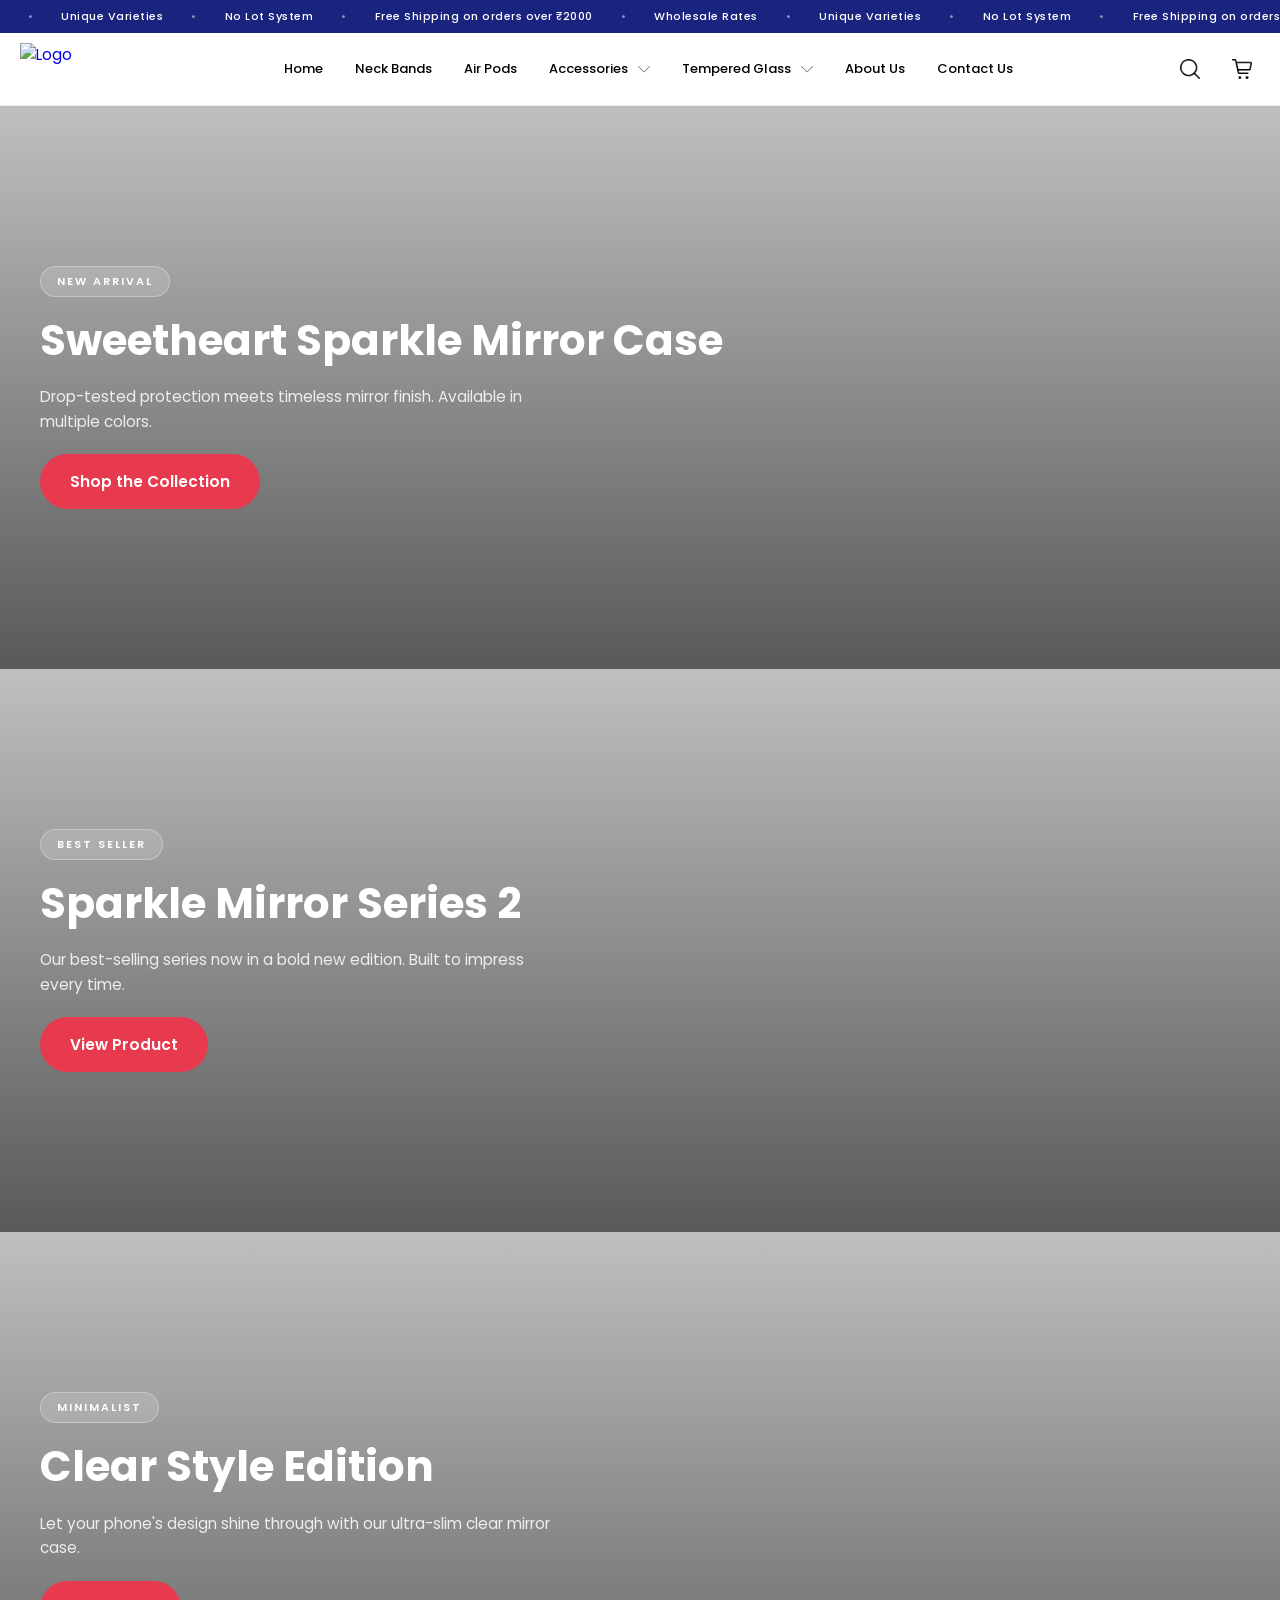
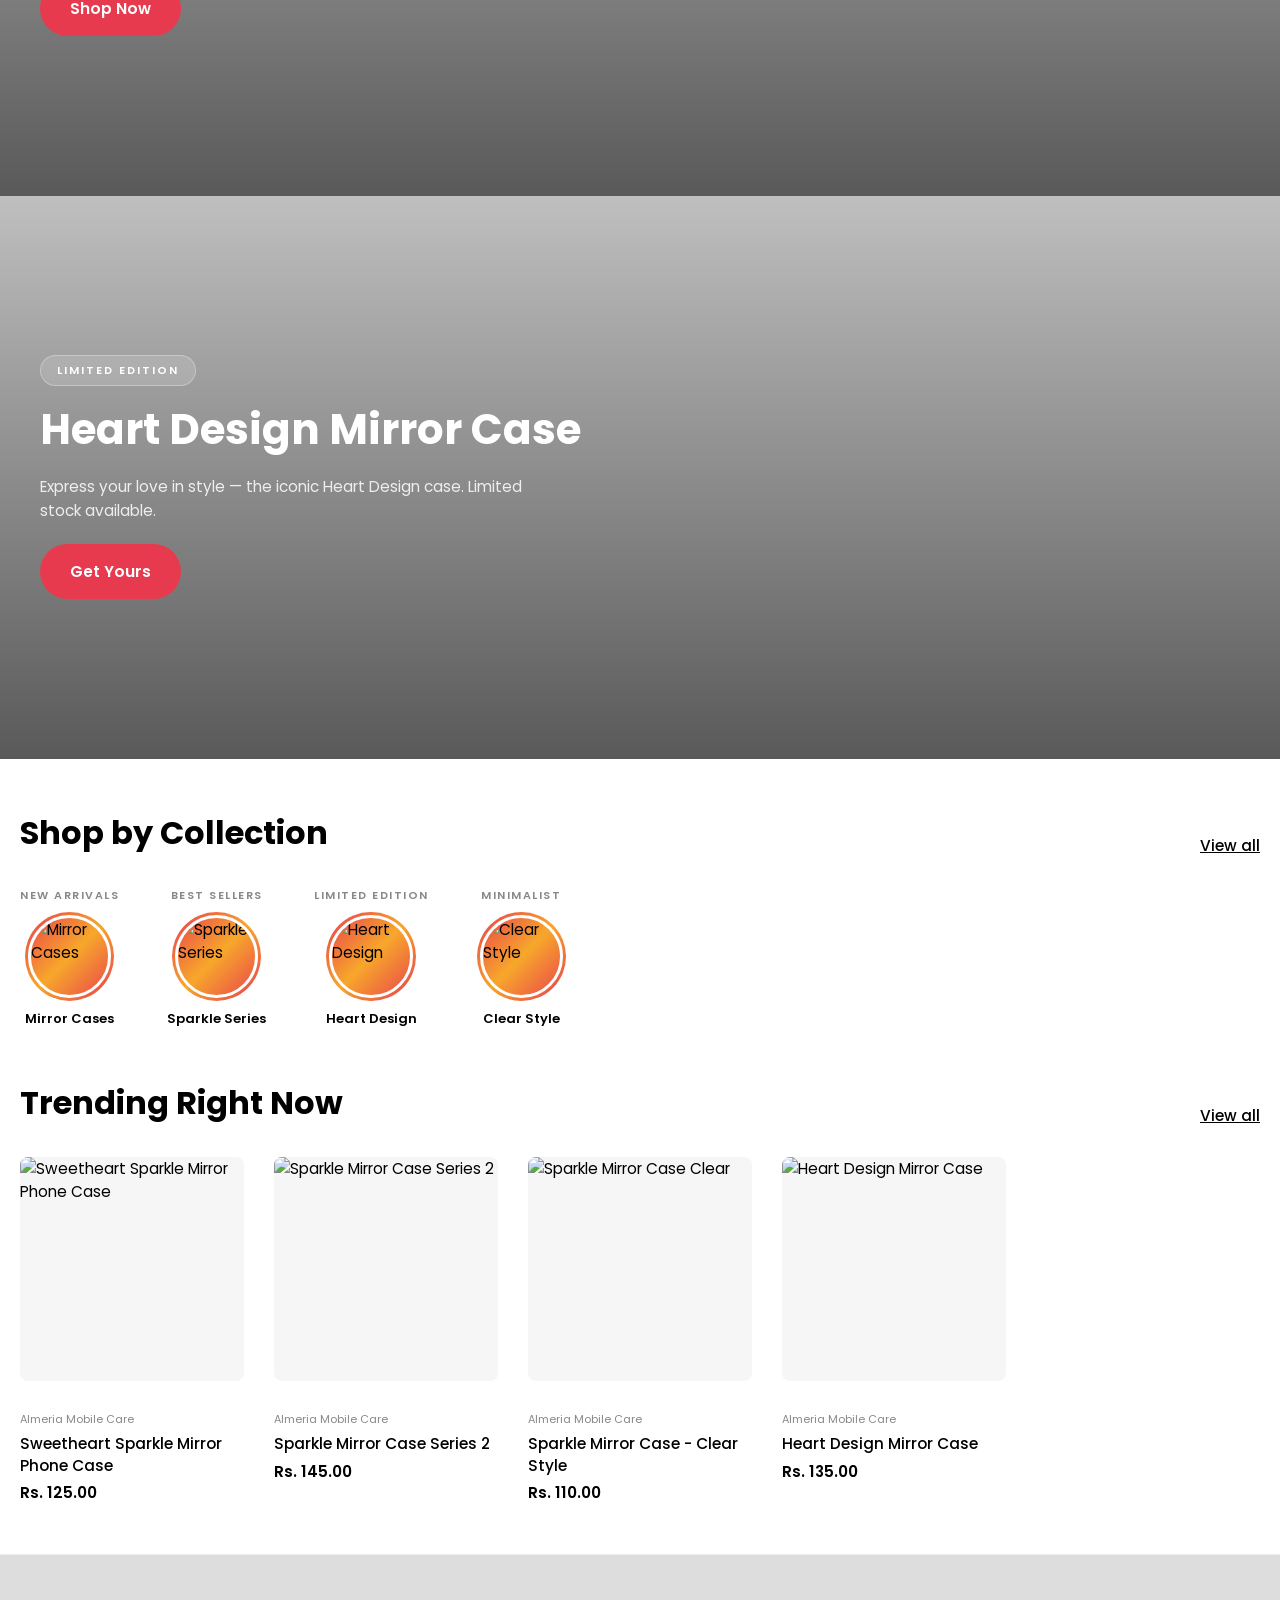
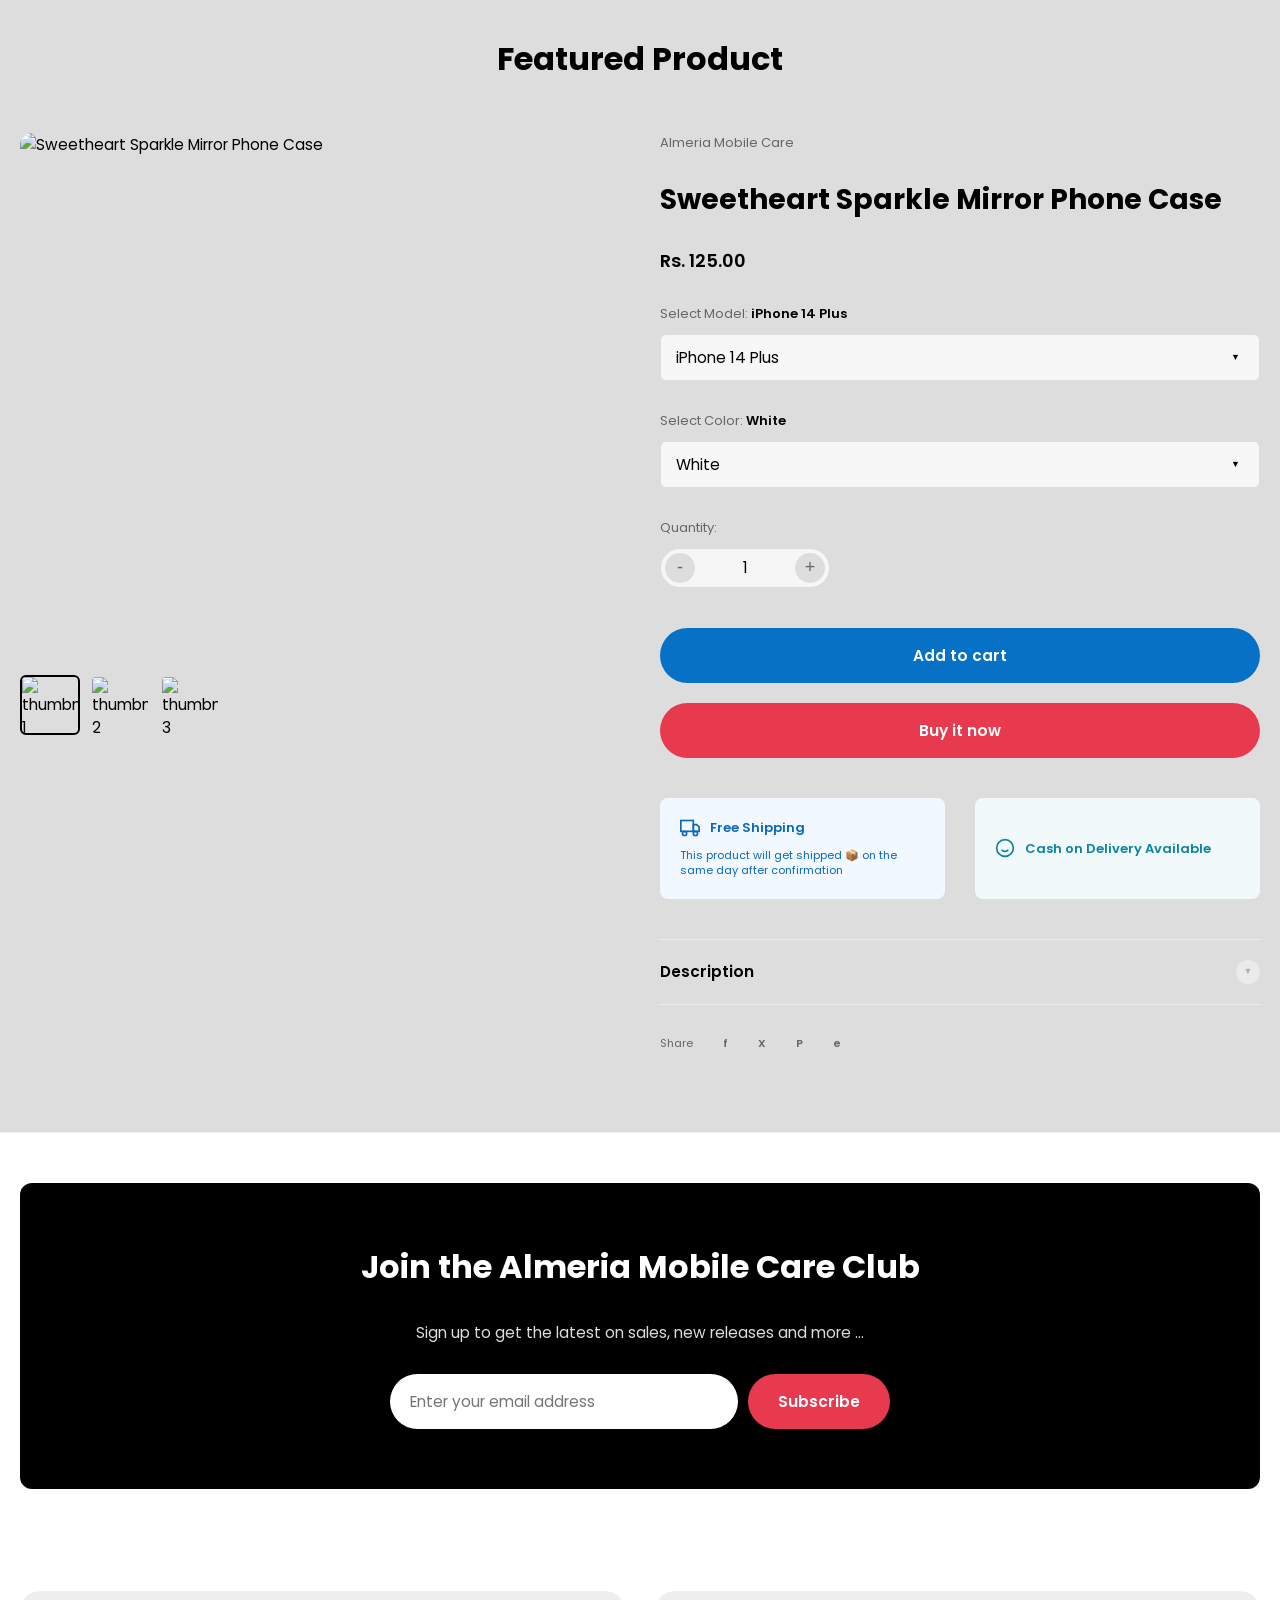
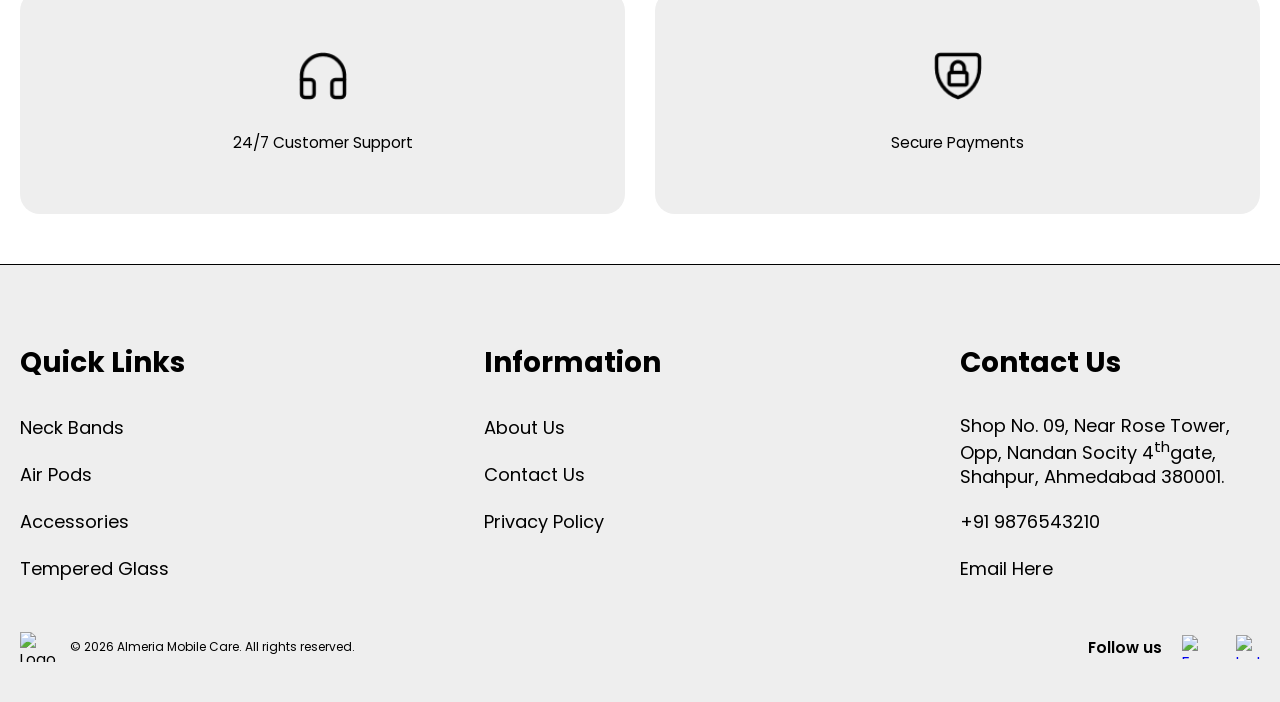
==== commit 12399732: "Fixed" ====
--- a/index.html
+++ b/index.html
@@ -3,7 +3,7 @@
   <head>
     <meta charset="UTF-8" />
     <meta name="viewport" content="width=device-width, initial-scale=1.0" />
-    <title>Almeria mobile</title>
+    <title>Almeria Mobile Care</title>
     <link rel="stylesheet" preload href="styles/style.css" />
     <link rel="stylesheet" preload href="styles/responsive.css" />
     <link
@@ -23,8 +23,8 @@
       href="https://cdn.jsdelivr.net/gh/mansurivilla/horizonslider/prod/css/HorizonSlider.min.css"
     />
 
-    <meta property="og:title" content="Almeria mobile" />
-    <meta property="og:description" content="Almeria mobile" />
+    <meta property="og:title" content="Almeria Mobile Care" />
+    <meta property="og:description" content="Almeria Mobile Care" />
     <meta
       property="og:image"
       content="./assets/almeria-mobile-link-poster.png"
@@ -32,8 +32,8 @@
     <meta property="og:url" content="https://almeriamobile.com" />
     <meta property="og:type" content="website" />
 
-    <meta name="twitter:title" content="Almeria mobile" />
-    <meta name="twitter:description" content="Almeria mobile" />
+    <meta name="twitter:title" content="Almeria Mobile Care" />
+    <meta name="twitter:description" content="Almeria Mobile Care" />
     <meta
       name="twitter:image"
       content="./assets/almeria-mobile-link-poster.png"
@@ -73,7 +73,7 @@
           <span></span>
           <span></span>
         </button>
-        <a href="/" class="header_left logo">
+        <a href="./index.html" class="header_left logo">
           <picture>
             <source
               srcset="./assets/almeria-mobile-wordmark.png"
@@ -521,7 +521,7 @@
               />
             </figure>
             <div class="product_info site_flex site_flex--column">
-              <p class="product_vendor">Almeria mobile</p>
+              <p class="product_vendor">Almeria Mobile Care</p>
               <h3 class="product_title">
                 Sweetheart Sparkle Mirror Phone Case
               </h3>
@@ -543,7 +543,7 @@
               />
             </figure>
             <div class="product_info site_flex site_flex--column">
-              <p class="product_vendor">Almeria mobile</p>
+              <p class="product_vendor">Almeria Mobile Care</p>
               <h3 class="product_title">Sparkle Mirror Case Series 2</h3>
               <p class="product_price">Rs. 145.00</p>
             </div>
@@ -563,7 +563,7 @@
               />
             </figure>
             <div class="product_info site_flex site_flex--column">
-              <p class="product_vendor">Almeria mobile</p>
+              <p class="product_vendor">Almeria Mobile Care</p>
               <h3 class="product_title">Sparkle Mirror Case - Clear Style</h3>
               <p class="product_price">Rs. 110.00</p>
             </div>
@@ -583,7 +583,7 @@
               />
             </figure>
             <div class="product_info site_flex site_flex--column">
-              <p class="product_vendor">Almeria mobile</p>
+              <p class="product_vendor">Almeria Mobile Care</p>
               <h3 class="product_title">Heart Design Mirror Case</h3>
               <p class="product_price">Rs. 135.00</p>
             </div>
@@ -643,7 +643,7 @@
               </div>
             </figure>
             <div class="pdp_details site_flex site_flex--column">
-              <p class="pdp_vendor">Almeria mobile</p>
+              <p class="pdp_vendor">Almeria Mobile Care</p>
               <h1 class="pdp_title">Sweetheart Sparkle Mirror Phone Case</h1>
               <p class="pdp_price">Rs. 125.00</p>
 
@@ -804,7 +804,7 @@
 
       <section class="site_section section_cta site_container">
         <div class="cta_inner">
-          <h2>Join the Almeria mobile Club</h2>
+          <h2>Join the Almeria Mobile Care Club</h2>
           <p>Sign up to get the latest on sales, new releases and more …</p>
           <form class="cta_form site_flex justify_center">
             <input
@@ -946,7 +946,7 @@
                 ``
                 width="80"
               />
-              <p>&copy; 2026 Almeria mobile. All rights reserved.</p>
+              <p>&copy; 2026 Almeria Mobile Care. All rights reserved.</p>
             </div>
             <div class="footer_bottom_right site_flex gap_xs align_center">
               <p>Follow us</p>
--- a/styles/style.css
+++ b/styles/style.css
@@ -331,84 +331,6 @@
   display: block;
 }
 
-/* Mobile nav */
-@media (max-width: 991px) {
-  .hamburger {
-    display: flex;
-  }
-  .desktop_only {
-    display: none !important;
-  }
-  .mobile_only {
-    display: flex !important;
-  }
-  .header_left.logo {
-    position: absolute;
-    left: 50%;
-    transform: translateX(-50%);
-  }
-  .header_main {
-    padding-inline: 50px;
-    min-height: 56px;
-  }
-  .main_navigation {
-    position: fixed;
-    top: 0;
-    left: 0;
-    width: 100%;
-    height: 100vh;
-    background: #fff;
-    flex-direction: column;
-    justify-content: flex-start;
-    padding: 80px 24px 24px;
-    transform: translateX(-100%);
-    transition: transform 0.3s ease;
-    z-index: 150;
-    overflow-y: auto;
-  }
-  .main_navigation.active {
-    transform: translateX(0);
-  }
-  .nav_close {
-    display: none;
-    position: absolute;
-    top: 20px;
-    right: 20px;
-    width: 40px;
-    height: 40px;
-    background: none;
-    border: none;
-    cursor: pointer;
-    padding: 0;
-  }
-  .main_navigation.active .nav_close {
-    display: flex;
-    align-items: center;
-    justify-content: center;
-  }
-  .header_navigation--items {
-    flex-direction: column;
-    align-items: flex-start;
-    gap: 0;
-    width: 100%;
-  }
-  .header_navigation--item {
-    width: 100%;
-    border-bottom: 1px solid var(--color-border-light);
-  }
-  .header_navigation--item > a {
-    padding: 16px 0;
-    font-size: var(--text-base);
-    justify-content: space-between;
-  }
-  .navigation_dropdown--items {
-    position: static;
-    border: none;
-    box-shadow: none;
-    border-radius: 0;
-    padding: 0 0 16px;
-  }
-}
 .header_icon {
   display: flex;
   align-items: center;
@@ -487,7 +409,7 @@
   left: 50%;
   transform: translateX(-50%);
   width: 100%;
-  max-width: 800px;
+  max-width: clamp(min(95%, 360px), 50vw, 800px);
   background: #fff;
   padding: 16px var(--container-padding);
   border-bottom: 1px solid var(--color-border-light);
@@ -1316,6 +1238,7 @@
   gap: var(--gap-min);
   max-width: 500px;
   margin: 0 auto;
+  flex-wrap: wrap;
 }
 .cta_form input {
   padding: clamp(12px, 1.5vw, 15px) clamp(15px, 2vw, 20px);
--- a/styles/responsive.css
+++ b/styles/responsive.css
@@ -4,7 +4,7 @@
   }
 
   .pdp_gallery {
-    flex-direction: column-reverse;
+    position: inherit;
   }
   .pdp_thumbnails {
     flex-direction: row;
@@ -21,4 +21,79 @@
     flex-direction: column-reverse;
     align-items: flex-start;
   }
+  .hamburger {
+    display: flex;
+  }
+  .desktop_only {
+    display: none !important;
+  }
+  .mobile_only {
+    display: flex !important;
+  }
+  .header_left.logo {
+    position: absolute;
+    left: 50%;
+    transform: translateX(-50%);
+  }
+  .header_main {
+    padding-inline: 50px;
+    min-height: 56px;
+  }
+  .main_navigation {
+    position: fixed;
+    top: 0;
+    left: 0;
+    width: 100%;
+    height: 100vh;
+    background: #fff;
+    flex-direction: column;
+    justify-content: flex-start;
+    padding: 80px 24px 24px;
+    transform: translateX(-100%);
+    transition: transform 0.3s ease;
+    z-index: 150;
+    overflow-y: auto;
+  }
+  .main_navigation.active {
+    transform: translateX(0);
+  }
+  .nav_close {
+    display: none;
+    position: absolute;
+    top: 20px;
+    right: 20px;
+    width: 40px;
+    height: 40px;
+    background: none;
+    border: none;
+    cursor: pointer;
+    padding: 0;
+  }
+  .main_navigation.active .nav_close {
+    display: flex;
+    align-items: center;
+    justify-content: center;
+  }
+  .header_navigation--items {
+    flex-direction: column;
+    align-items: flex-start;
+    gap: 0;
+    width: 100%;
+  }
+  .header_navigation--item {
+    width: 100%;
+    border-bottom: 1px solid var(--color-border-light);
+  }
+  .header_navigation--item > a {
+    padding: 16px 0;
+    font-size: var(--text-base);
+    justify-content: space-between;
+  }
+  .navigation_dropdown--items {
+    position: static;
+    border: none;
+    box-shadow: none;
+    border-radius: 0;
+    padding: 0 0 16px;
+  }
 }
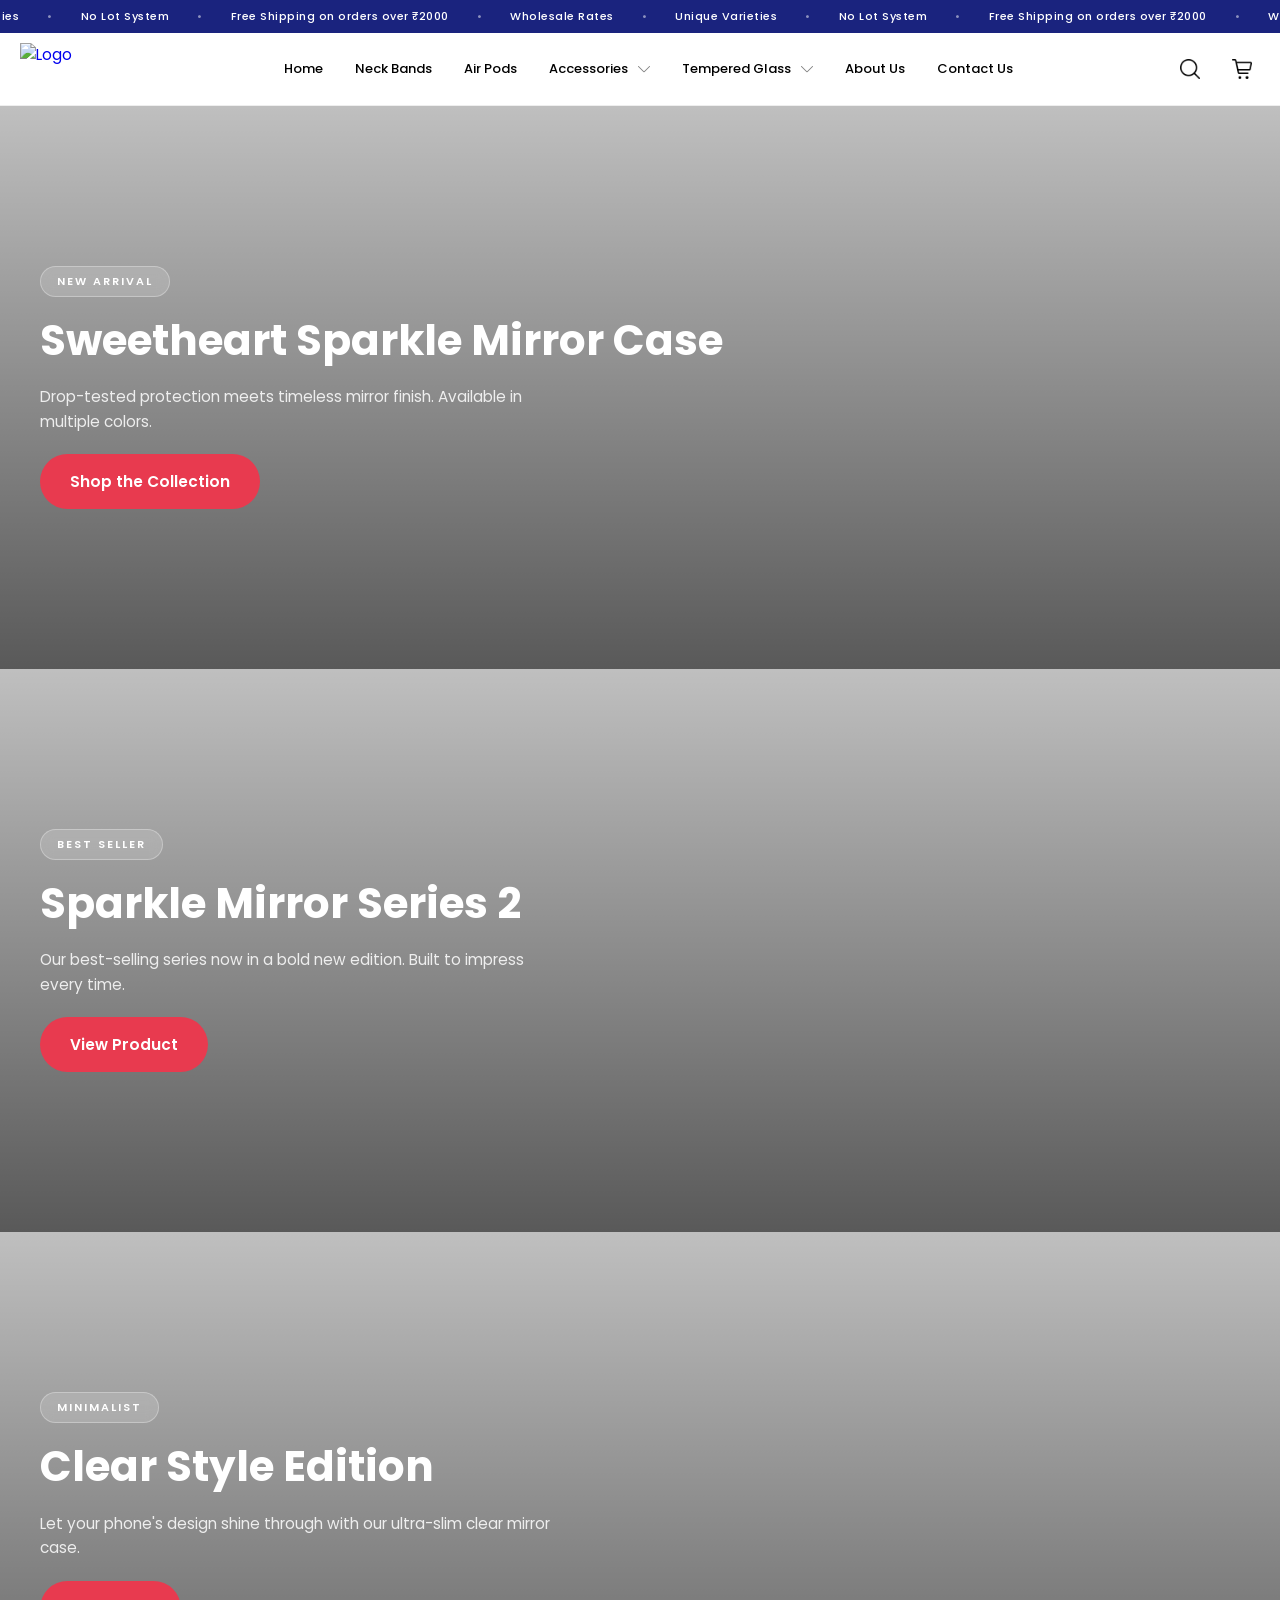
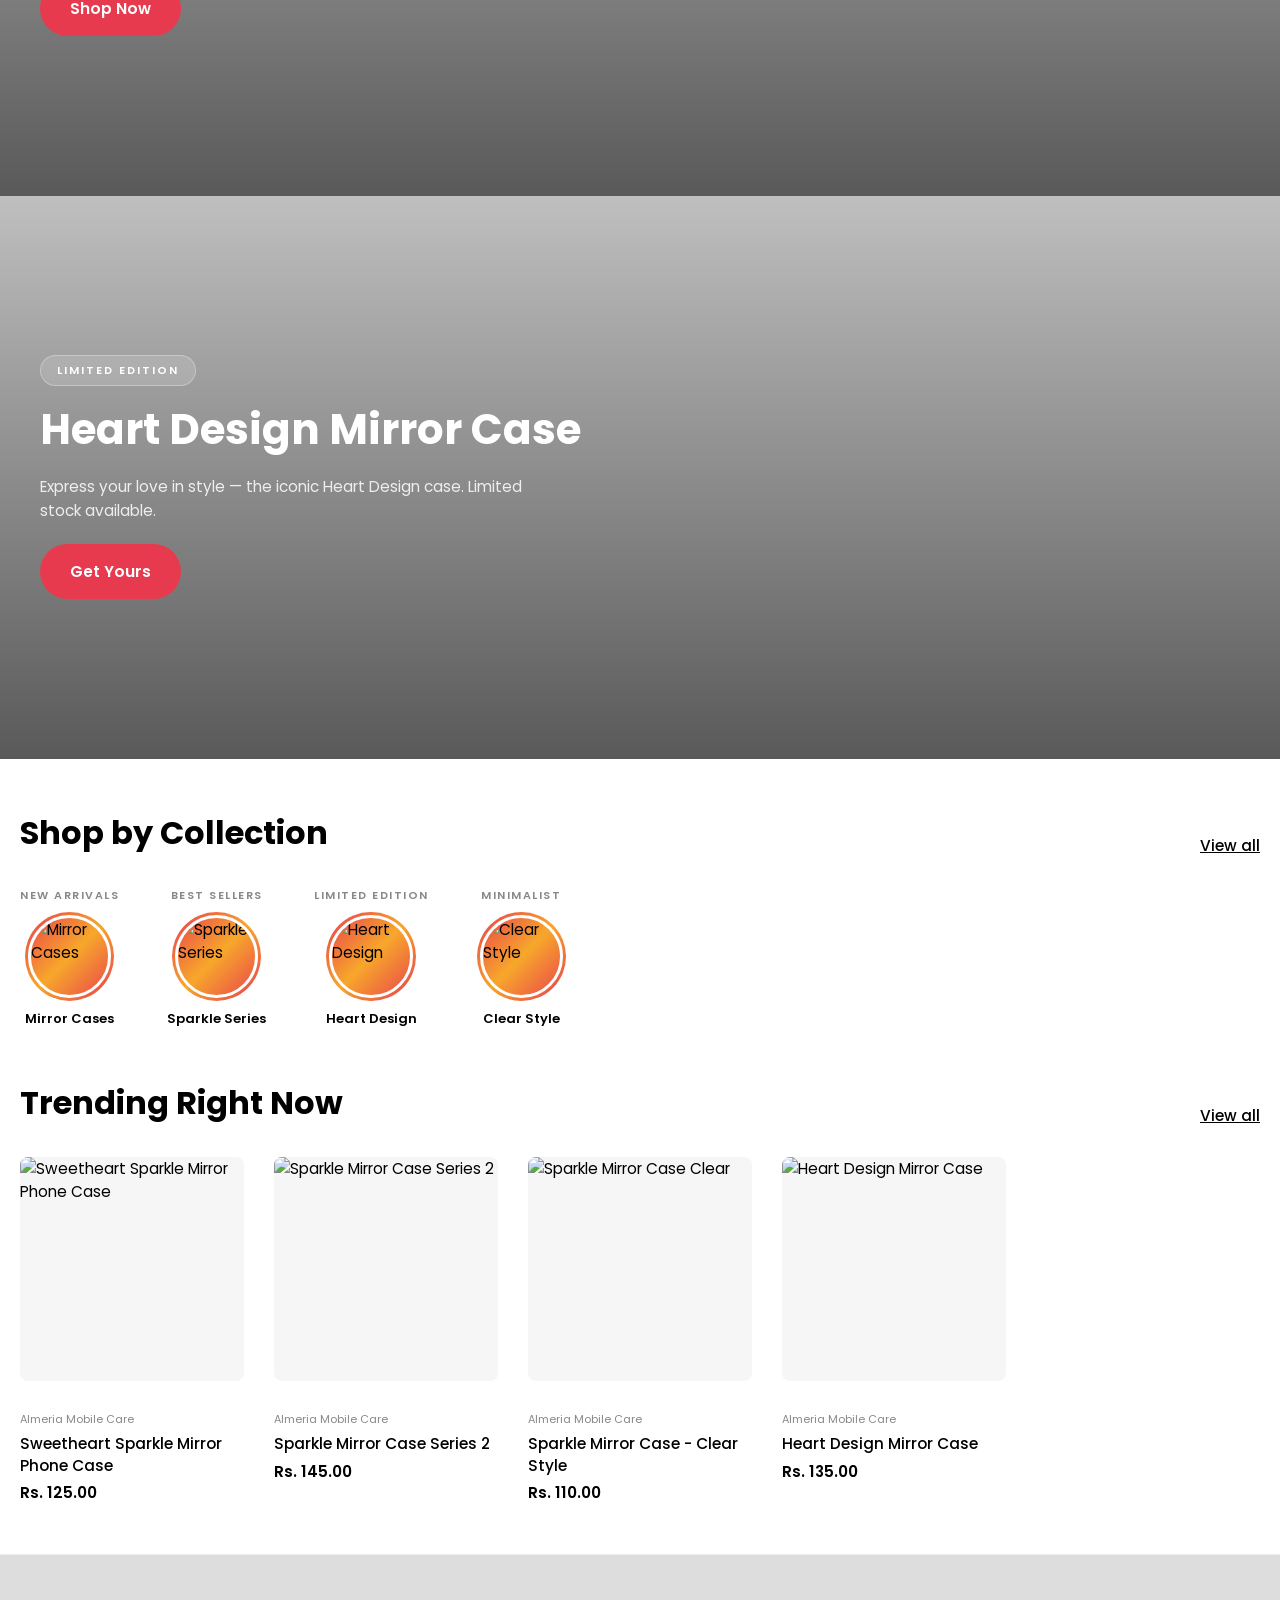
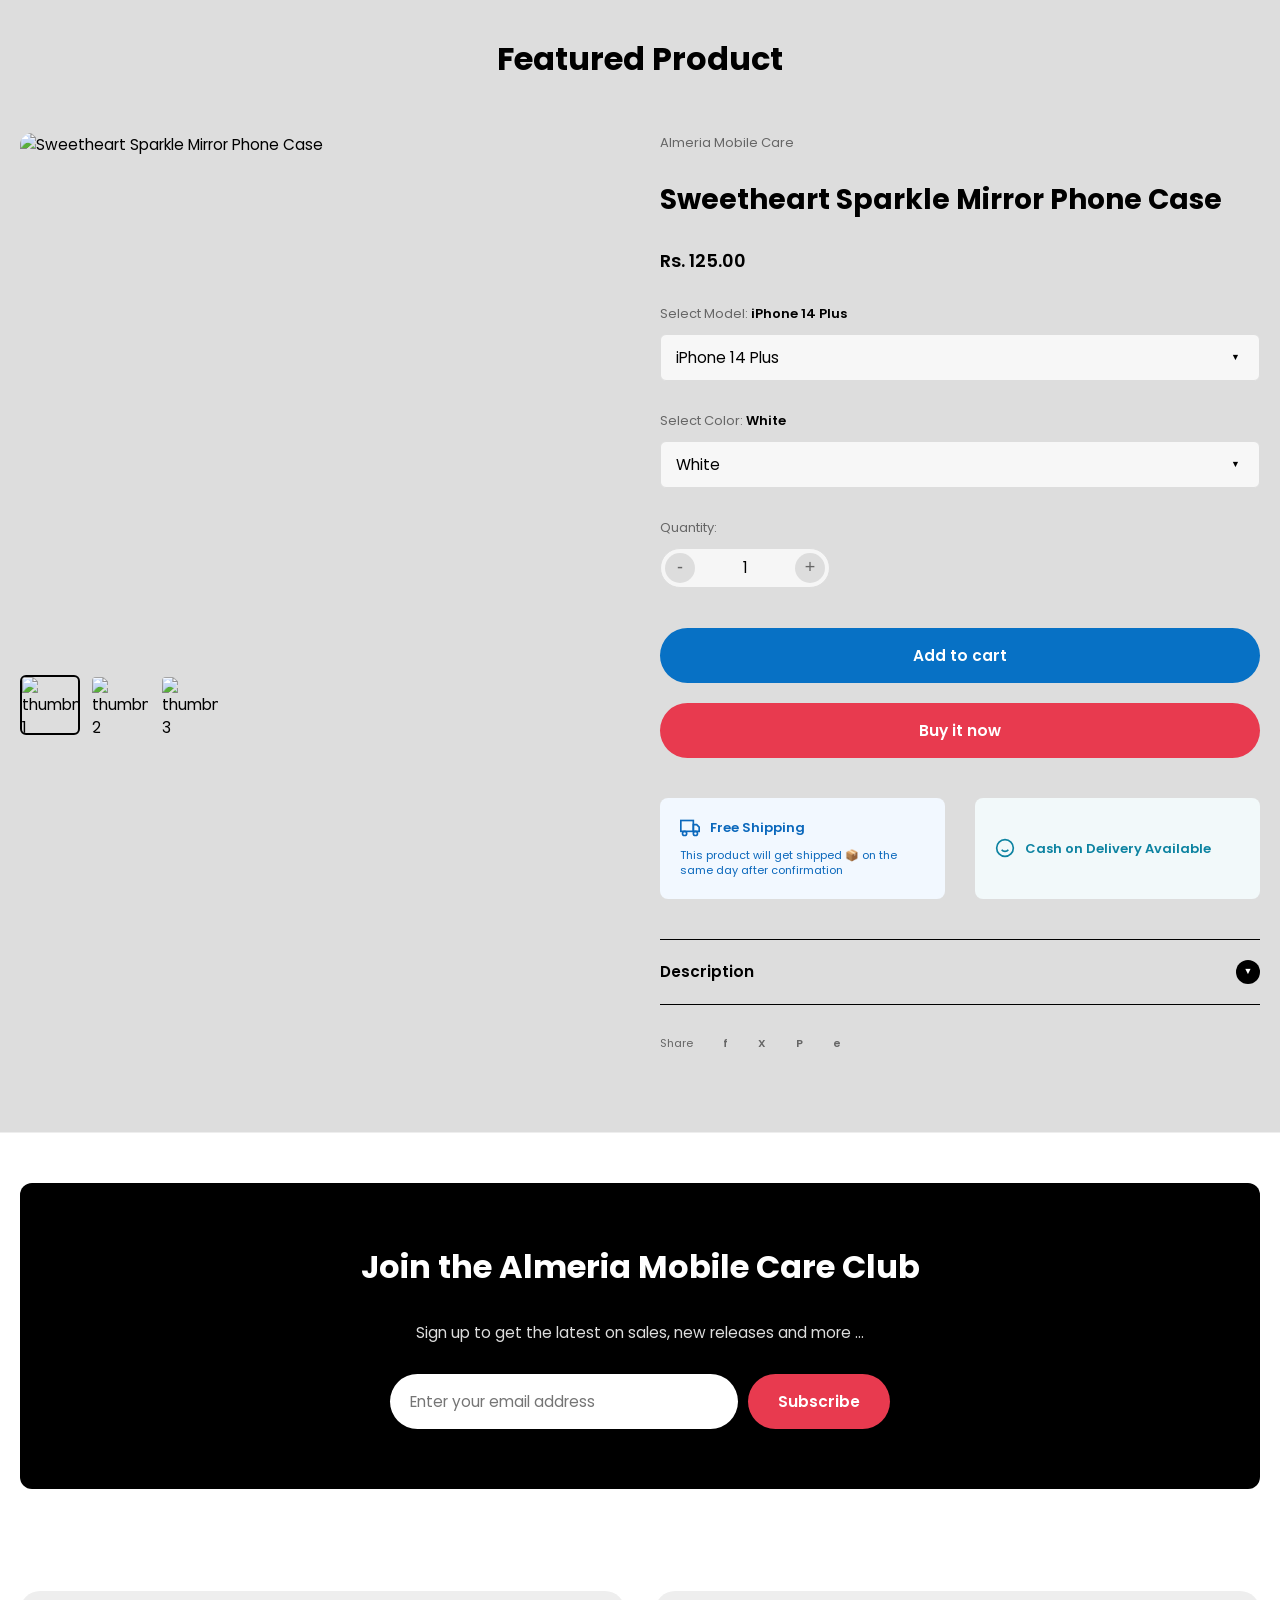
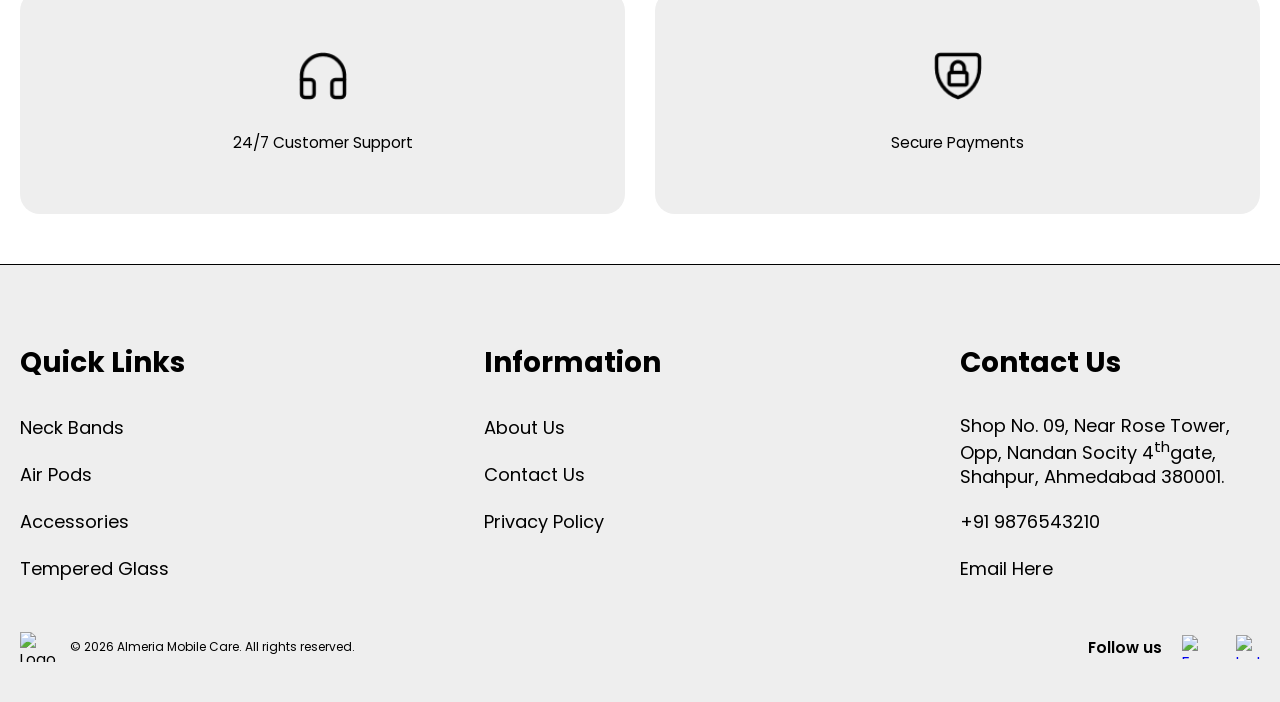
==== commit ace6532e: "Bug Fixes" ====
--- a/index.html
+++ b/index.html
@@ -639,13 +639,14 @@
                   class="site_flex"
                   height="400"
                   width="400"
+                  data-product-image
                 />
               </div>
             </figure>
             <div class="pdp_details site_flex site_flex--column">
               <p class="pdp_vendor">Almeria Mobile Care</p>
-              <h1 class="pdp_title">Sweetheart Sparkle Mirror Phone Case</h1>
-              <p class="pdp_price">Rs. 125.00</p>
+              <h1 class="pdp_title" data-product-title>Sweetheart Sparkle Mirror Phone Case</h1>
+              <p class="pdp_price" data-product-price>Rs. 125.00</p>
 
               <div class="pdp_option site_flex site_flex--column">
                 <label for="model">Select Model: <b>iPhone 14 Plus</b></label>
@@ -718,7 +719,11 @@
             </div> -->
 
               <div class="pdp_actions site_grid">
-                <button type="button" class="btn btn_secondary">
+                <button
+                  type="button"
+                  class="btn btn_secondary"
+                  data-add-product
+                >
                   Add to cart
                 </button>
                 <button type="button" class="btn btn_primary">
--- a/styles/style.css
+++ b/styles/style.css
@@ -714,6 +714,50 @@
   color: var(--color-text);
 }
 
+/* Progress Bar Styles */
+.cart_threshold_progress {
+  margin-bottom: 20px;
+  padding: 0 4px;
+}
+
+.threshold_message {
+  font-size: var(--text-xs);
+  margin-bottom: 8px;
+  color: var(--color-text-muted);
+  font-weight: 500;
+}
+
+.threshold_message strong {
+  color: var(--color-btn-primary);
+}
+
+.progress_bar_outer {
+  width: 100%;
+  height: 8px;
+  background-color: var(--color-bg-light);
+  border-radius: var(--radius-full);
+  overflow: hidden;
+  position: relative;
+}
+
+.progress_bar_inner {
+  height: 100%;
+  background: linear-gradient(90deg, #e83a4f 0%, #ff6b6b 100%);
+  border-radius: var(--radius-full);
+  transition: width 0.4s cubic-bezier(0.4, 0, 0.2, 1);
+}
+
+.progress_bar_inner.complete {
+  background: linear-gradient(90deg, #13a35b 0%, #2ecc71 100%);
+}
+
+.btn_primary:disabled {
+  background-color: #ccc;
+  cursor: not-allowed;
+  opacity: 0.7;
+  transform: none !important;
+}
+
 /*--------------------
   LAYOUT UTILITIES
   ------------*/
@@ -1218,6 +1262,16 @@
   border-top: 1px solid var(--color-border-light);
   border-bottom: 1px solid var(--color-border-light);
 }
+
+.section_featured_single .pdp_accordion {
+  border-top: 1px solid var(--color-primary);
+  border-bottom: 1px solid var(--color-primary);
+}
+.section_featured_single .pdp_accordion details summary::after {
+  background-color: var(--color-primary);
+  color: var(--color-secondary);
+}
+
 .cta_inner {
   background-color: var(--color-primary);
   color: var(--color-secondary);
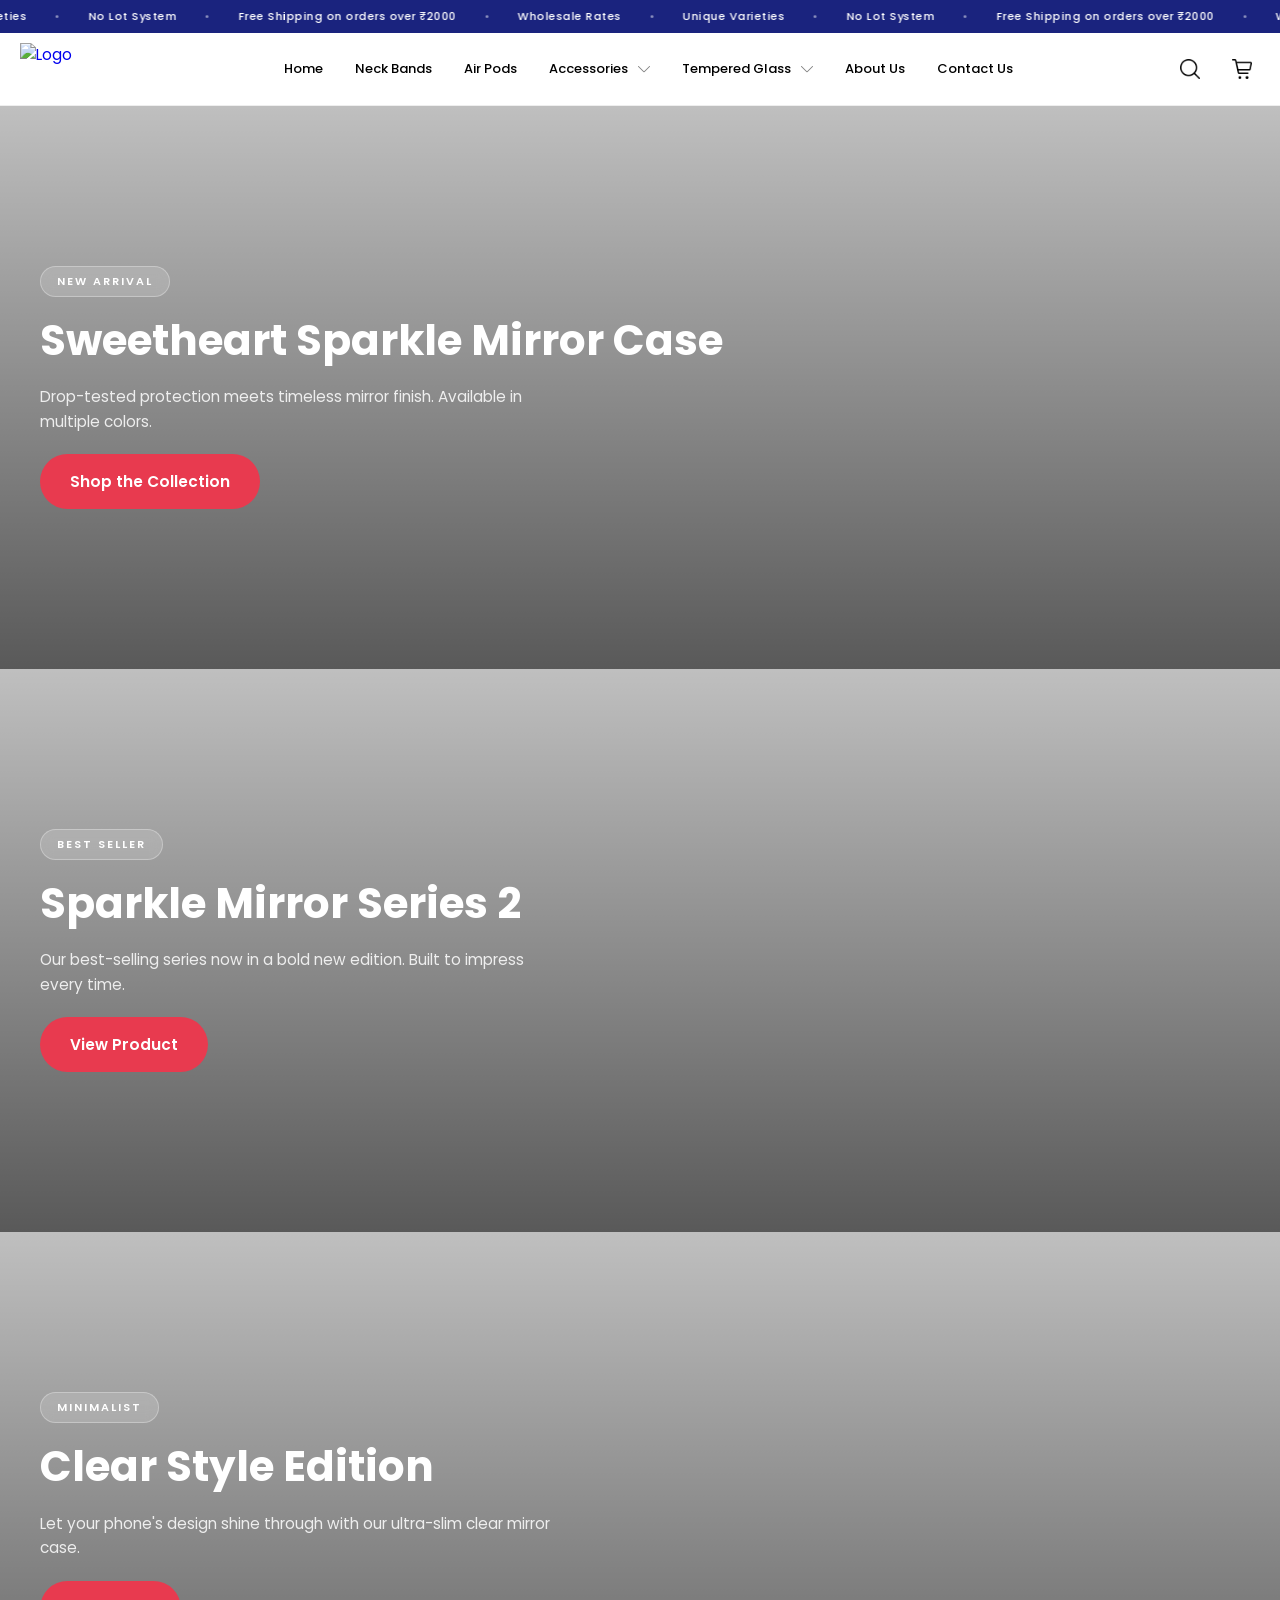
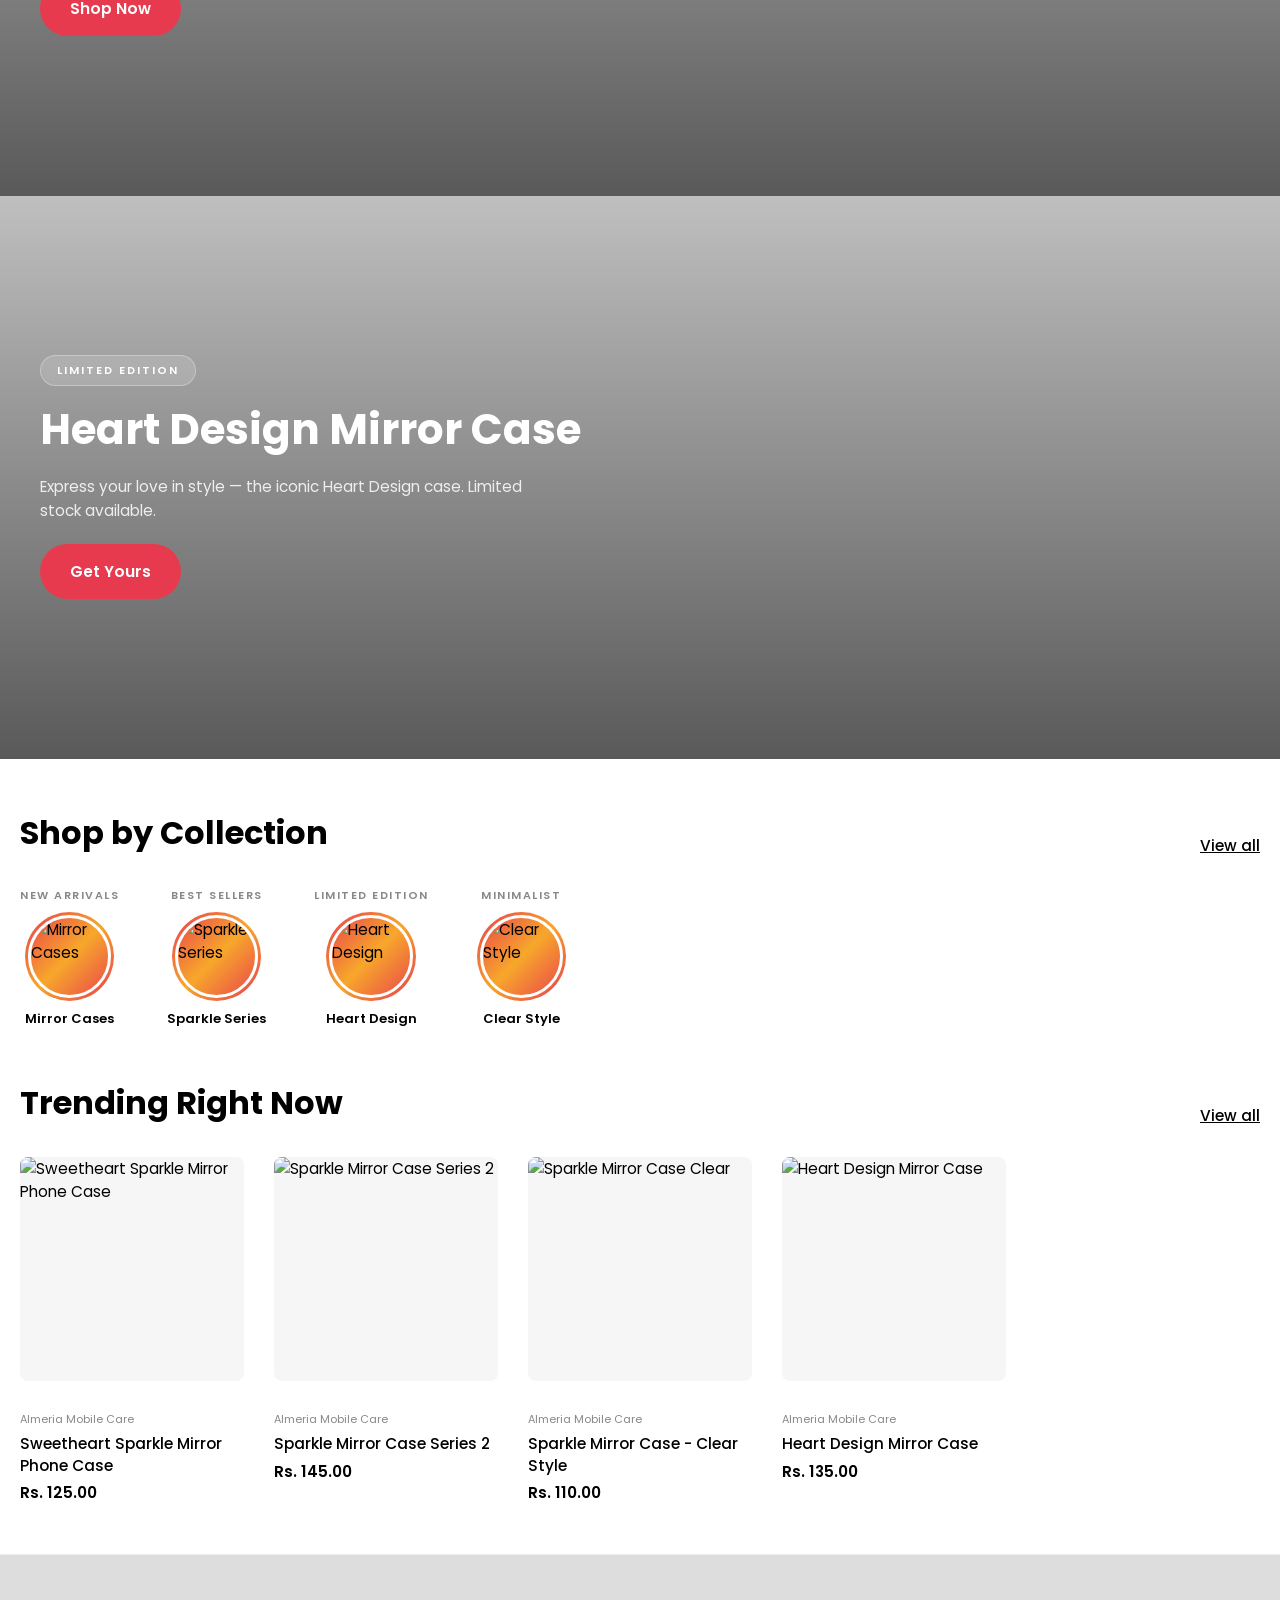
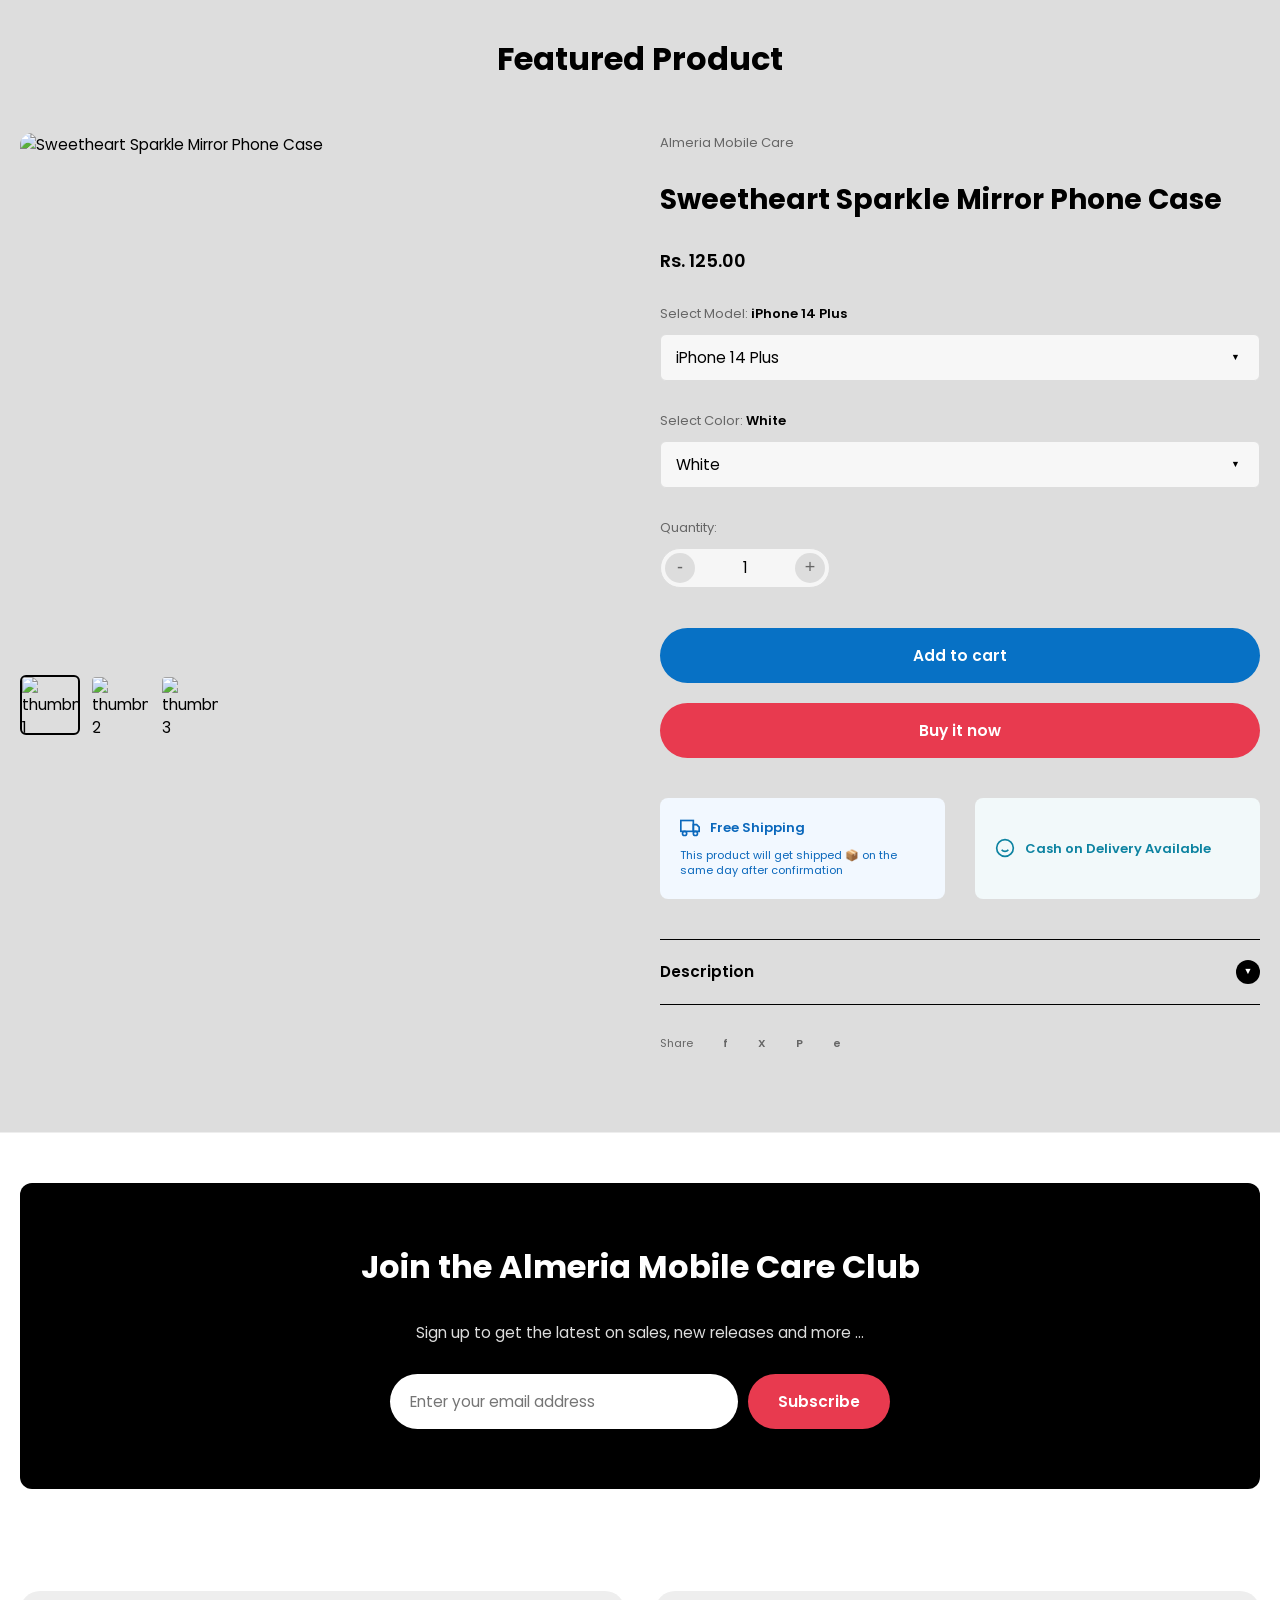
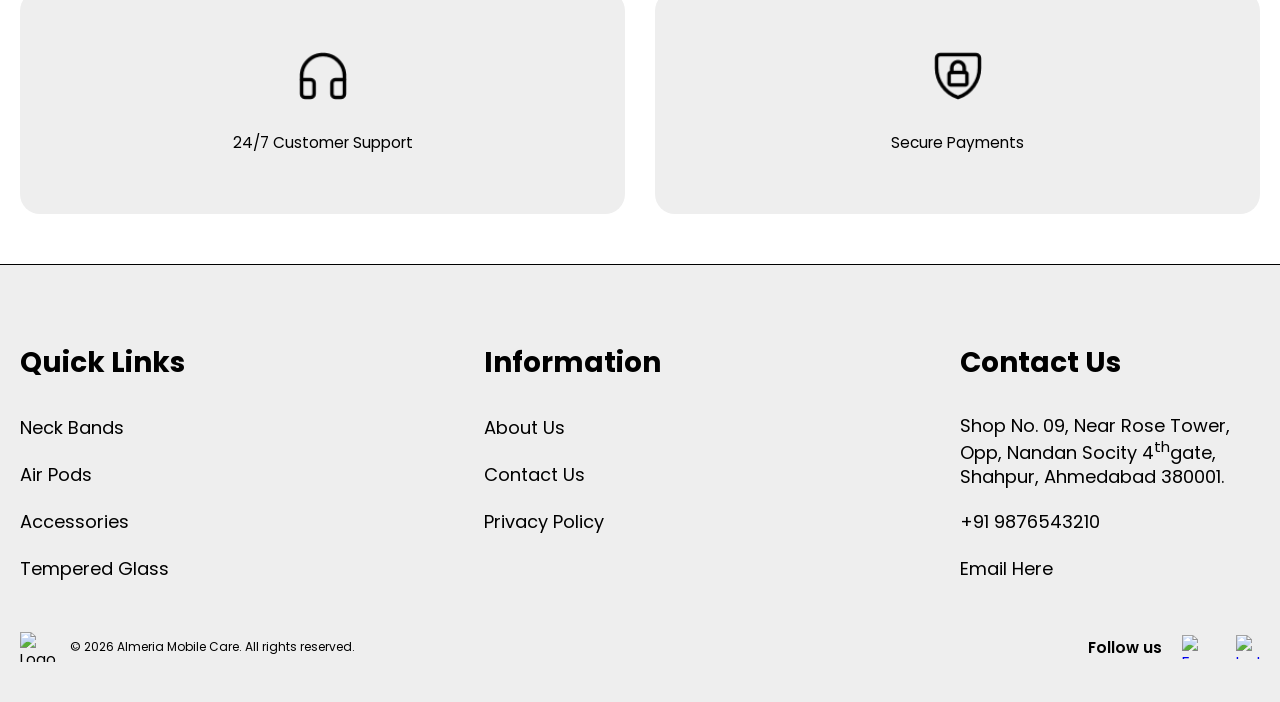
==== commit 4e244fd6: "Collection Templated Updated" ====
--- a/index.html
+++ b/index.html
@@ -321,7 +321,9 @@
         </div>
       </div>
     </header>
-    <main class="site_sections site_flex site_flex--column gap_main">
+    <main
+      class="main_content--wrapper site_sections site_flex site_flex--column gap_main"
+    >
       <section class="site_section">
         <div class="horizon-slider_container hero_slider">
           <div class="horizon-slider_track">
@@ -645,7 +647,9 @@
             </figure>
             <div class="pdp_details site_flex site_flex--column">
               <p class="pdp_vendor">Almeria Mobile Care</p>
-              <h1 class="pdp_title" data-product-title>Sweetheart Sparkle Mirror Phone Case</h1>
+              <h1 class="pdp_title" data-product-title>
+                Sweetheart Sparkle Mirror Phone Case
+              </h1>
               <p class="pdp_price" data-product-price>Rs. 125.00</p>
 
               <div class="pdp_option site_flex site_flex--column">
--- a/styles/style.css
+++ b/styles/style.css
@@ -1090,13 +1090,68 @@
   text-decoration: none;
   font-weight: 600;
 }
+.main_content--wrapper {
+  min-height: 100vh;
+}
 
 /*-----------------
     COLLECTION UTILITIES
     -----------*/
 .collection_main_wrapper {
-  padding: clamp(30px, 4vw, 40px) 0;
   background-color: var(--color-secondary);
+}
+
+/* ---- Collection Hero Banner ---- */
+.collection_hero {
+  position: relative;
+  width: 100%;
+  height: clamp(350px, 38vw, 700px);
+  overflow: hidden;
+  display: flex;
+  align-items: center;
+}
+.collection_hero_bg {
+  position: absolute;
+  inset: 0;
+  background-size: cover;
+  background-position: center right;
+  background-repeat: no-repeat;
+  transform: scale(1.03);
+  transition: transform 0.6s ease;
+}
+.collection_hero:hover .collection_hero_bg {
+  transform: scale(1);
+}
+.collection_hero_overlay {
+  position: absolute;
+  inset: 0;
+  background: linear-gradient(
+    to right,
+    rgba(10, 10, 10, 0.88) 0%,
+    rgba(10, 10, 10, 0.65) 45%,
+    rgba(10, 10, 10, 0.15) 100%
+  );
+}
+.collection_hero_content {
+  position: relative;
+  z-index: 1;
+  padding-block: clamp(32px, 6vw, 64px);
+}
+.collection_hero_title {
+  font-size: clamp(2.4rem, 6vw, 5rem);
+  font-weight: 800;
+  font-style: italic;
+  color: #ffffff;
+  line-height: 1.05;
+  letter-spacing: -0.02em;
+  text-transform: uppercase;
+  margin: 0 0 16px;
+}
+.collection_hero_desc {
+  font-size: clamp(0.85rem, 1.6vw, 1rem);
+  color: rgba(255, 255, 255, 0.78);
+  line-height: 1.6;
+  margin: 0;
 }
 .collection_header {
   margin-bottom: var(--gap-sm);
